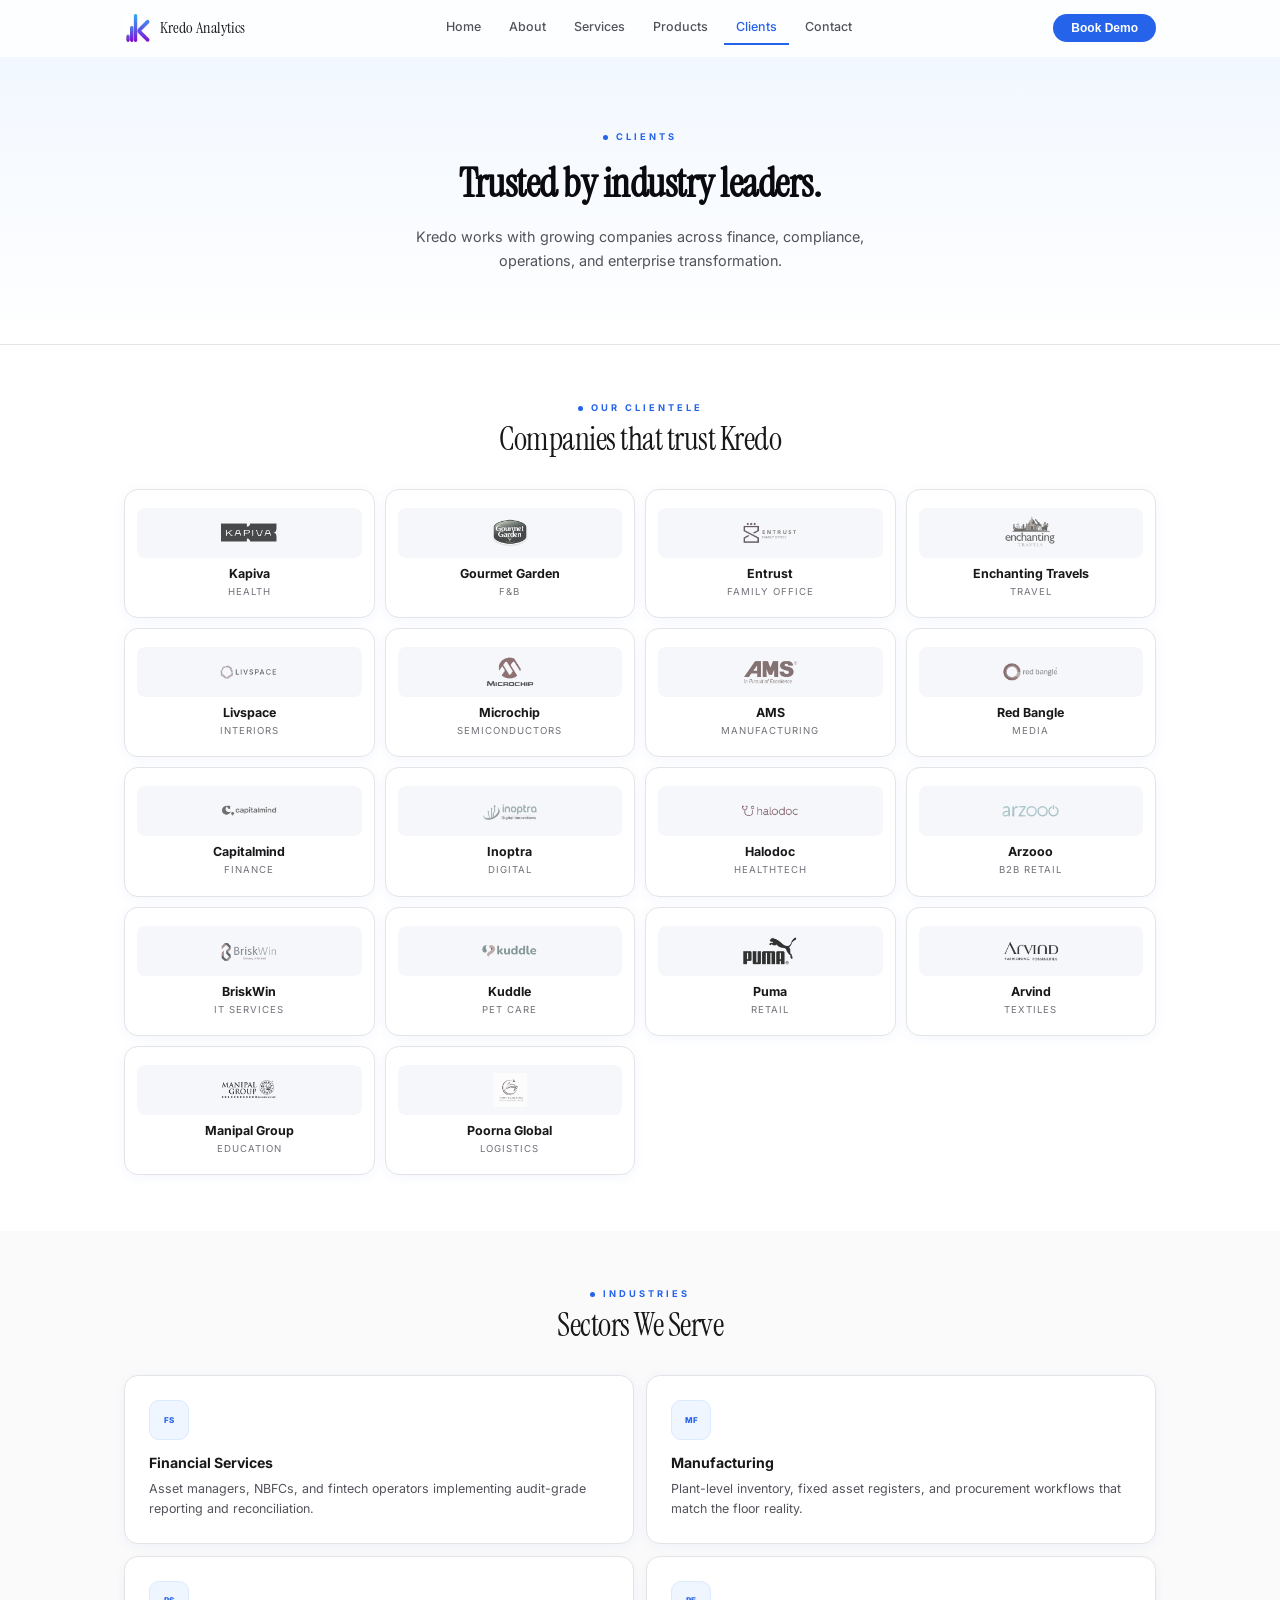
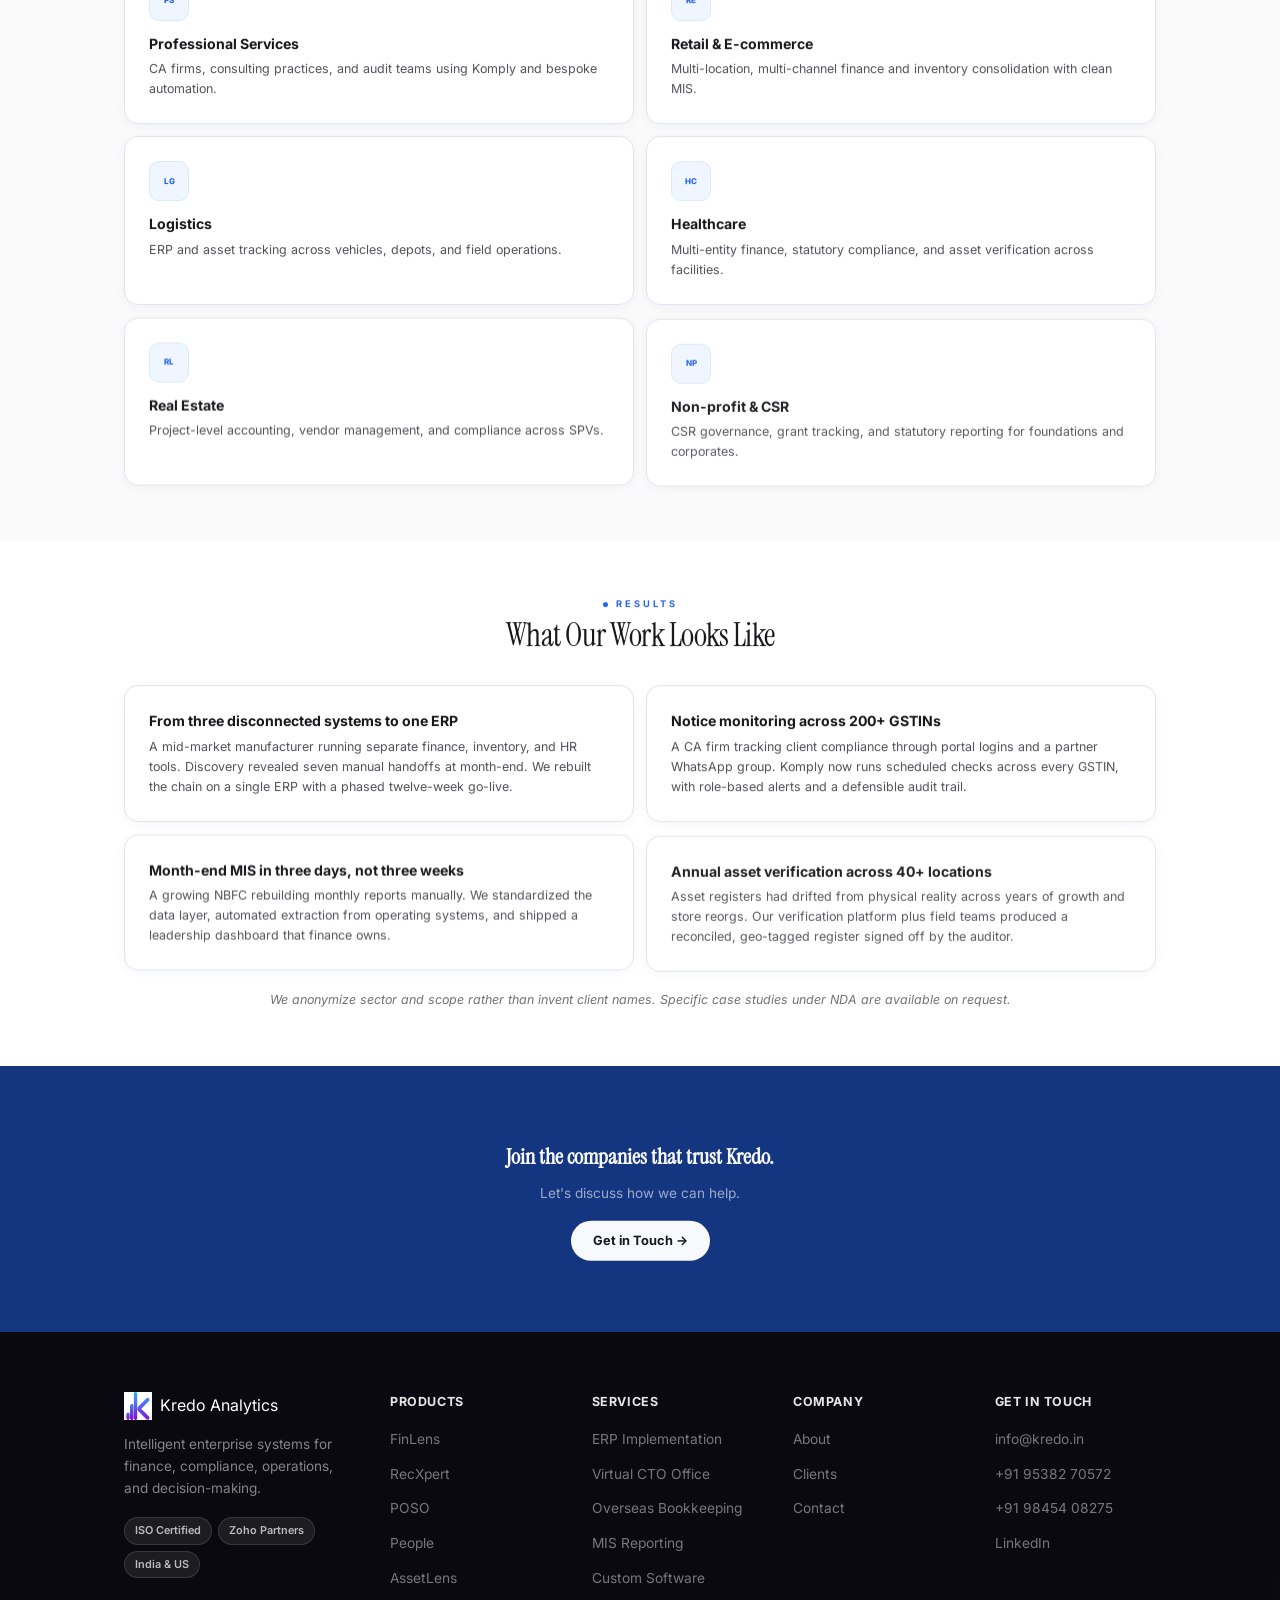
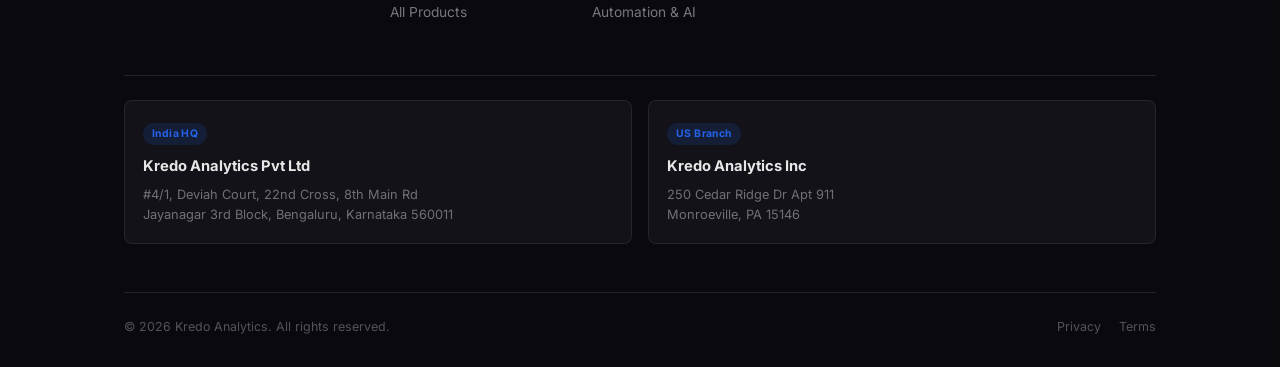
==== kredo-website-premium (1)/kredo-website-premium/clients.html @ 78853768 "kredo full website final" ====
<!DOCTYPE html><html lang="en"><head><meta charset="UTF-8"><meta name="viewport" content="width=device-width, initial-scale=1.0"><title>Clients — Kredo Analytics</title><link rel="icon" href="[data-uri]"><style>
@import url('https://fonts.googleapis.com/css2?family=Instrument+Serif:ital@0;1&family=Inter:wght@300;400;500;600;700;800&display=swap');
*,*::before,*::after{margin:0;padding:0;box-sizing:border-box}
:root{--blue:#2563EB;--blue-h:#1D4ED8;--blue-l:#EFF6FF;--blue-x:#DBEAFE;--ink:#0A0A0F;--bg:#fff;--bg2:#FAFAFA;--bg3:#F4F4F5;--text:#18181B;--text2:#52525B;--text3:#71717A;--border:#E4E4E7;--serif:'Instrument Serif',serif;--sans:'Inter',sans-serif;--max:1080px;--r:14px;--shadow:0 2px 12px rgba(37,99,235,0.06)}
html{scroll-behavior:smooth}
body{font-family:var(--sans);color:var(--text);background:var(--bg);-webkit-font-smoothing:antialiased;line-height:1.6;overflow-x:hidden}
a{color:inherit;text-decoration:none}ul{list-style:none}img{max-width:100%;display:block}
.w{max-width:var(--max);margin:0 auto;padding:0 24px}

/* NAV */
.nav{position:fixed;top:0;left:0;right:0;z-index:1000;background:rgba(255,255,255,0.85);backdrop-filter:blur(20px);-webkit-backdrop-filter:blur(20px);border-bottom:1px solid transparent;transition:border-color 0.2s,background 0.2s}
.nav.scrolled{border-bottom-color:var(--border);background:rgba(255,255,255,0.95)}
.ni{display:flex;align-items:center;justify-content:space-between;height:56px;max-width:var(--max);margin:0 auto;padding:0 24px}
.nav-logo{display:flex;align-items:center;gap:8px}
.nav-logo img{height:28px}
.nav-logo b{font-family:var(--serif);font-size:1rem;font-weight:400;color:var(--text)}
.nl{display:flex;gap:4px}
.nl a{padding:6px 12px;font-size:0.78rem;font-weight:500;color:var(--text2);transition:all 0.2s;border-bottom:2px solid transparent}
.nl a:hover,.nl a.on{color:var(--blue);border-bottom-color:var(--blue)}
.nav-btn{padding:7px 18px;background:var(--blue);color:#fff;font-size:0.75rem;font-weight:600;border:none;border-radius:100px;cursor:pointer;transition:all 0.2s}
.nav-btn:hover{background:var(--blue-h);transform:translateY(-1px);box-shadow:0 4px 12px rgba(37,99,235,0.25)}
.nt{display:none;background:none;border:none;cursor:pointer}
.nt svg{width:20px;height:20px;stroke:var(--text);stroke-width:2;fill:none;stroke-linecap:round}
@media(max-width:768px){.nl{position:fixed;top:56px;left:0;right:0;background:#fff;flex-direction:column;padding:8px 16px;border-bottom:1px solid var(--border);box-shadow:0 4px 12px rgba(0,0,0,0.06);transform:translateY(-120%);opacity:0;transition:0.3s}.nl.open{transform:translateY(0);opacity:1}.nt{display:block}.hm{display:none!important}}

/* BUTTONS */
.btn{display:inline-flex;align-items:center;gap:6px;padding:10px 22px;font-size:0.8rem;font-weight:600;border:none;border-radius:100px;cursor:pointer;font-family:var(--sans);transition:all 0.25s;text-decoration:none}
.btn-blue{background:var(--blue);color:#fff}
.btn-blue:hover{background:var(--blue-h);transform:translateY(-2px);box-shadow:0 6px 20px rgba(37,99,235,0.25)}
.btn-out{background:transparent;color:var(--text);border:1.5px solid var(--border)}
.btn-out:hover{border-color:var(--blue);color:var(--blue)}
.btn-wh{background:#fff;color:var(--text);font-weight:700}
.btn-wh:hover{transform:translateY(-2px);box-shadow:0 6px 16px rgba(0,0,0,0.08)}
.btn-ghost{background:rgba(255,255,255,0.1);color:#fff;border:1px solid rgba(255,255,255,0.2)}
.btn-ghost:hover{background:rgba(255,255,255,0.2)}

/* SECTIONS */
.sec{padding:56px 0}
.sec-alt{padding:56px 0;background:var(--bg2)}
.sec-blue{padding:56px 0;background:var(--blue);color:#fff}
.sec-head{text-align:center;margin-bottom:32px}
.tag{font-size:0.58rem;font-weight:700;letter-spacing:3px;text-transform:uppercase;color:var(--blue);margin-bottom:6px}
.tag::before{content:'';display:inline-block;width:5px;height:5px;background:var(--blue);border-radius:50%;margin-right:8px;vertical-align:middle}
.sec-blue .tag{color:rgba(255,255,255,0.5)}
.sec-blue .tag::before{background:rgba(255,255,255,0.5)}
.title{font-family:var(--serif);font-size:clamp(1.4rem,3vw,2rem);line-height:1.1;letter-spacing:-0.5px;color:var(--text)}
.sec-blue .title{color:#fff}
.sub{font-size:0.85rem;color:var(--text2);line-height:1.7;max-width:440px;margin:0 auto}

/* CARDS */
.card{background:var(--bg);border:1.5px solid var(--border);border-radius:var(--r);padding:24px;transition:all 0.3s;box-shadow:var(--shadow)}
.card:hover{border-color:var(--blue-x);transform:translateY(-2px);box-shadow:0 4px 12px rgba(0,0,0,0.06)}
.card::after{content:none}

.ci{width:40px;height:40px;background:var(--blue-l);border:1px solid var(--blue-x);border-radius:10px;display:grid;place-items:center;font-size:0.5rem;font-weight:800;color:var(--blue);margin-bottom:12px}
.card h3{font-size:0.88rem;font-weight:700;margin-bottom:4px}
.card p{font-size:0.78rem;color:var(--text2);line-height:1.6}
.clink{font-size:0.72rem;font-weight:700;color:var(--blue);margin-top:10px;display:inline-block}
.ck{list-style:none;padding:0;margin-top:8px}
.ck li{font-size:0.75rem;color:var(--text2);padding:3px 0 3px 16px;position:relative}
.ck li::before{content:'\2713';position:absolute;left:0;color:var(--blue);font-weight:700;font-size:0.7rem}
.tags{display:flex;flex-wrap:wrap;gap:3px;margin-top:8px}
.tags span{background:var(--blue-l);color:var(--blue);font-size:0.58rem;font-weight:600;padding:2px 7px;border-radius:4px}

/* GRIDS */
.g2{display:grid;grid-template-columns:1fr 1fr;gap:14px}
.g3{display:grid;grid-template-columns:repeat(3,1fr);gap:12px}
.g4{display:grid;grid-template-columns:repeat(4,1fr);gap:12px}
.g6{display:grid;grid-template-columns:repeat(6,1fr);gap:8px}

/* CLIENT LOGOS */
.cl-b{background:#fff;border:1.5px solid var(--border);border-radius:var(--r);padding:16px 10px;display:flex;align-items:center;justify-content:center;min-height:70px;transition:all 0.3s;box-shadow:var(--shadow)}
.cl-b:hover{border-color:var(--blue-x);transform:translateY(-2px);box-shadow:0 4px 12px rgba(0,0,0,0.06)}
.cl-b img{max-height:34px;max-width:95px;object-fit:contain;opacity:0.7;filter:grayscale(80%);transition:all 0.35s}
.cl-b:hover img{opacity:1;filter:grayscale(0%) drop-shadow(0 2px 4px rgba(0,0,0,0.1));transform:scale(1.08)}

/* PAGE HERO */
.phero{padding:130px 0 70px;background:linear-gradient(180deg,var(--blue-l) 0%,#fff 100%);border-bottom:1px solid var(--border);text-align:center;position:relative;overflow:hidden}
.phero h1{font-family:var(--serif);font-size:clamp(1.8rem,4vw,2.5rem);margin-bottom:10px;letter-spacing:-0.5px;color:var(--ink)}
.phero p{color:var(--text2);font-size:0.9rem;max-width:460px;margin:0 auto;line-height:1.7}

/* FOOTER */














/* BTT */
.btt{position:fixed;bottom:24px;right:24px;width:44px;height:44px;background:var(--ink,#0A0A0F);color:#fff;border:none;cursor:pointer;display:grid;place-items:center;opacity:0;visibility:hidden;transform:translateY(8px);transition:all 0.2s;z-index:99;font-size:12px;border-radius:50%;box-shadow:0 4px 12px rgba(0,0,0,0.15)}
.btt.show{opacity:1;visibility:visible;transform:translateY(0)}

/* REVEAL */


@media(max-width:768px){.g2,.g3,.g4{grid-template-columns:1fr}.g6{grid-template-columns:repeat(3,1fr)}.ft-grid{grid-template-columns:1fr 1fr}.hm{display:none!important}}
@media(max-width:480px){.g6{grid-template-columns:repeat(2,1fr)}}
.phero{padding:130px 0 70px;background:linear-gradient(180deg,var(--blue-l) 0%,#fff 100%);border-bottom:1px solid var(--border);text-align:center;position:relative;overflow:hidden}.phero h1{font-family:var(--serif);font-size:clamp(1.8rem,4vw,2.5rem);margin-bottom:10px;letter-spacing:-0.5px;color:var(--ink)}.phero p{color:var(--text2);font-size:0.9rem;max-width:460px;margin:0 auto;line-height:1.7}.clc-grid{display:grid;grid-template-columns:repeat(4,1fr);gap:10px}.clc{background:#fff;border:1.5px solid var(--border);border-radius:var(--r);padding:18px 12px;text-align:center;transition:all 0.3s;box-shadow:var(--shadow)}.clc:hover{border-color:var(--blue);transform:translateY(-3px)}.clc-img{height:50px;display:flex;align-items:center;justify-content:center;margin-bottom:6px;background:#f5f7fa;border-radius:8px;padding:8px}.clc-img img{opacity:0.7;filter:grayscale(80%);transition:all 0.3s}.clc:hover .clc-img img{opacity:1;filter:grayscale(0%);transform:scale(1.08)}.clc-n{font-size:0.78rem;font-weight:700}.clc-i{font-size:0.6rem;color:var(--text3);text-transform:uppercase;letter-spacing:1px}@media(max-width:768px){.clc-grid{grid-template-columns:1fr 1fr}}
/* Hidden watermark */
.wm{position:fixed;bottom:6px;right:8px;font-size:8px;color:rgba(0,0,0,0.12);z-index:9998;user-select:none;font-family:monospace;letter-spacing:1px;cursor:pointer}
.wm:active{display:none}
.clc,.cl-b{opacity:1!important;visibility:visible!important;transform:none!important}

/* FOOTER */
.foot{background:var(--ink);color:rgba(255,255,255,0.6);padding:60px 0 30px}
.foot-grid{display:grid;grid-template-columns:1.4fr 1fr 1fr 1fr 1fr;gap:40px;margin-bottom:50px}
@media(max-width:900px){.foot-grid{grid-template-columns:1fr 1fr;gap:36px}}
.foot-tag{font-size:0.85rem;color:rgba(255,255,255,0.5);line-height:1.6;max-width:280px;margin-bottom:18px}
.foot-badges{display:flex;gap:6px;flex-wrap:wrap}
.foot-badge{font-size:0.68rem;font-weight:600;color:rgba(255,255,255,0.7);padding:4px 10px;background:rgba(255,255,255,0.08);border:1px solid rgba(255,255,255,0.12);border-radius:100px}
.foot-col h4{font-size:0.78rem;font-weight:700;color:rgba(255,255,255,0.9);text-transform:uppercase;letter-spacing:0.6px;margin-bottom:14px}
.foot-col ul{display:flex;flex-direction:column;gap:9px}
.foot-col a{font-size:0.86rem;color:rgba(255,255,255,0.45);transition:color 0.15s}
.foot-col a:hover{color:#fff}
.foot-offices{display:grid;grid-template-columns:1fr 1fr;gap:16px;padding:24px 0;border-top:1px solid rgba(255,255,255,0.1);margin-bottom:24px}
@media(max-width:700px){.foot-offices{grid-template-columns:1fr}}
.foot-office{background:rgba(255,255,255,0.04);border:1px solid rgba(255,255,255,0.08);border-radius:8px;padding:18px}
.foot-office-flag{display:inline-block;font-size:0.65rem;font-weight:700;color:var(--blue);background:rgba(37,99,235,0.15);padding:3px 9px;border-radius:100px;letter-spacing:0.4px;margin-bottom:10px}
.foot-office h5{font-size:0.92rem;font-weight:700;color:rgba(255,255,255,0.9);margin-bottom:6px}
.foot-office p{font-size:0.8rem;color:rgba(255,255,255,0.4);line-height:1.55}
.foot-bot{display:flex;justify-content:space-between;align-items:center;padding-top:24px;border-top:1px solid rgba(255,255,255,0.1);font-size:0.78rem;color:rgba(255,255,255,0.3);flex-wrap:wrap;gap:12px}
.foot-bot-links{display:flex;gap:18px}
.foot-bot-links a:hover{color:rgba(255,255,255,0.7)}

.nav-logo-mark{width:28px;height:28px;background:linear-gradient(135deg,var(--blue),var(--blue-h));border-radius:7px;display:flex;align-items:center;justify-content:center;color:#fff;font-weight:800;font-size:0.85rem}
</style><link rel="stylesheet" href="css/premium.css"></head><body>
<!-- Premium Layer -->
<div class="scroll-progress"></div>
<nav class="nav"><div class="ni"><a href="index.html" class="nav-logo"><img src="[data-uri]" alt="K"><b>Kredo Analytics</b></a><div class="nl" id="nl"><a href="index.html">Home</a><a href="about.html">About</a><a href="services.html">Services</a><a href="products.html">Products</a><a href="clients.html"  class=on>Clients</a><a href="contact.html">Contact</a></div><button class="nav-btn hm" onclick="location.href='contact.html'">Book Demo</button><button class="nt" id="nt" aria-label="Menu"><svg viewBox="0 0 24 24"><line x1="3" y1="6" x2="21" y2="6"/><line x1="3" y1="12" x2="21" y2="12"/><line x1="3" y1="18" x2="21" y2="18"/></svg></button></div></nav><main>
<section class="phero"><div class="w"><div class="tag">Clients</div><h1>Trusted by industry leaders.</h1><p>Kredo works with growing companies across finance, compliance, operations, and enterprise transformation.</p></div></section>
<section class="sec"><div class="w"><div class="sec-head"><div class="tag">Our Clientele</div><div class="title">Companies that trust Kredo</div></div><div class="clc-grid">
<div class="clc"><div class="clc-img"><img src="[data-uri]" alt="Kapiva" style="max-height:34px;object-fit:contain"></div><div class="clc-n">Kapiva</div><div class="clc-i">HEALTH</div></div>
<div class="clc"><div class="clc-img"><img src="[data-uri]" alt="Gourmet Garden" style="max-height:34px;object-fit:contain"></div><div class="clc-n">Gourmet Garden</div><div class="clc-i">F&B</div></div>
<div class="clc"><div class="clc-img"><img src="[data-uri]" alt="Entrust" style="max-height:34px;object-fit:contain"></div><div class="clc-n">Entrust</div><div class="clc-i">FAMILY OFFICE</div></div>
<div class="clc"><div class="clc-img"><img src="[data-uri]" alt="Enchanting Travels" style="max-height:34px;object-fit:contain"></div><div class="clc-n">Enchanting Travels</div><div class="clc-i">TRAVEL</div></div>
<div class="clc"><div class="clc-img"><img src="[data-uri]" alt="Livspace" style="max-height:34px;object-fit:contain"></div><div class="clc-n">Livspace</div><div class="clc-i">INTERIORS</div></div>
<div class="clc"><div class="clc-img"><img src="[data-uri]" alt="Microchip" style="max-height:34px;object-fit:contain"></div><div class="clc-n">Microchip</div><div class="clc-i">SEMICONDUCTORS</div></div>
<div class="clc"><div class="clc-img"><img src="[data-uri]" alt="AMS" style="max-height:34px;object-fit:contain"></div><div class="clc-n">AMS</div><div class="clc-i">MANUFACTURING</div></div>
<div class="clc"><div class="clc-img"><img src="[data-uri]" alt="Red Bangle" style="max-height:34px;object-fit:contain"></div><div class="clc-n">Red Bangle</div><div class="clc-i">MEDIA</div></div>
<div class="clc"><div class="clc-img"><img src="[data-uri]" alt="Capitalmind" style="max-height:34px;object-fit:contain"></div><div class="clc-n">Capitalmind</div><div class="clc-i">FINANCE</div></div>
<div class="clc"><div class="clc-img"><img src="[data-uri]" alt="Inoptra" style="max-height:34px;object-fit:contain"></div><div class="clc-n">Inoptra</div><div class="clc-i">DIGITAL</div></div>
<div class="clc"><div class="clc-img"><img src="[data-uri]" alt="Halodoc" style="max-height:34px;object-fit:contain"></div><div class="clc-n">Halodoc</div><div class="clc-i">HEALTHTECH</div></div>
<div class="clc"><div class="clc-img"><img src="[data-uri]" alt="Arzooo" style="max-height:34px;object-fit:contain"></div><div class="clc-n">Arzooo</div><div class="clc-i">B2B RETAIL</div></div>
<div class="clc"><div class="clc-img"><img src="[data-uri]" alt="BriskWin" style="max-height:34px;object-fit:contain"></div><div class="clc-n">BriskWin</div><div class="clc-i">IT SERVICES</div></div>
<div class="clc"><div class="clc-img"><img src="[data-uri]" alt="Kuddle" style="max-height:34px;object-fit:contain"></div><div class="clc-n">Kuddle</div><div class="clc-i">PET CARE</div></div>
<div class="clc"><div class="clc-img"><img src="[data-uri]" alt="Puma" style="filter:invert(1) brightness(0.3);opacity:0.8;max-height:34px;object-fit:contain"></div><div class="clc-n">Puma</div><div class="clc-i">RETAIL</div></div>
<div class="clc"><div class="clc-img"><img src="[data-uri]" alt="Arvind" style="filter:invert(1) brightness(0.3);opacity:0.8;max-height:34px;object-fit:contain"></div><div class="clc-n">Arvind</div><div class="clc-i">TEXTILES</div></div>
<div class="clc"><div class="clc-img"><img src="[data-uri]" alt="Manipal Group" style="filter:invert(1) brightness(0.3);opacity:0.8;max-height:34px;object-fit:contain"></div><div class="clc-n">Manipal Group</div><div class="clc-i">EDUCATION</div></div>
<div class="clc"><div class="clc-img"><img src="[data-uri]" alt="Poorna Global Logistics" style="max-height:34px;object-fit:contain"></div><div class="clc-n">Poorna Global</div><div class="clc-i">LOGISTICS</div></div>
</div></div></section>
<section class="sec-alt"><div class="w">
<div class="sec-head"><div class="tag">Industries</div><div class="title">Sectors We Serve</div></div>
<div class="g2" style="gap:12px">
<div class="card"><div class="ci">FS</div><h3>Financial Services</h3><p>Asset managers, NBFCs, and fintech operators implementing audit-grade reporting and reconciliation.</p></div>
<div class="card"><div class="ci">MF</div><h3>Manufacturing</h3><p>Plant-level inventory, fixed asset registers, and procurement workflows that match the floor reality.</p></div>
<div class="card"><div class="ci">PS</div><h3>Professional Services</h3><p>CA firms, consulting practices, and audit teams using Komply and bespoke automation.</p></div>
<div class="card"><div class="ci">RE</div><h3>Retail &amp; E-commerce</h3><p>Multi-location, multi-channel finance and inventory consolidation with clean MIS.</p></div>
<div class="card"><div class="ci">LG</div><h3>Logistics</h3><p>ERP and asset tracking across vehicles, depots, and field operations.</p></div>
<div class="card"><div class="ci">HC</div><h3>Healthcare</h3><p>Multi-entity finance, statutory compliance, and asset verification across facilities.</p></div>
<div class="card"><div class="ci">RL</div><h3>Real Estate</h3><p>Project-level accounting, vendor management, and compliance across SPVs.</p></div>
<div class="card"><div class="ci">NP</div><h3>Non-profit &amp; CSR</h3><p>CSR governance, grant tracking, and statutory reporting for foundations and corporates.</p></div>
</div>
</div></section>

<section class="sec"><div class="w">
<div class="sec-head"><div class="tag">Results</div><div class="title">What Our Work Looks Like</div></div>
<div class="g2" style="gap:12px">
<div class="card"><h3>From three disconnected systems to one ERP</h3><p>A mid-market manufacturer running separate finance, inventory, and HR tools. Discovery revealed seven manual handoffs at month-end. We rebuilt the chain on a single ERP with a phased twelve-week go-live.</p></div>
<div class="card"><h3>Notice monitoring across 200+ GSTINs</h3><p>A CA firm tracking client compliance through portal logins and a partner WhatsApp group. Komply now runs scheduled checks across every GSTIN, with role-based alerts and a defensible audit trail.</p></div>
<div class="card"><h3>Month-end MIS in three days, not three weeks</h3><p>A growing NBFC rebuilding monthly reports manually. We standardized the data layer, automated extraction from operating systems, and shipped a leadership dashboard that finance owns.</p></div>
<div class="card"><h3>Annual asset verification across 40+ locations</h3><p>Asset registers had drifted from physical reality across years of growth and store reorgs. Our verification platform plus field teams produced a reconciled, geo-tagged register signed off by the auditor.</p></div>
</div>
<p style="text-align:center;color:var(--text3);font-size:0.78rem;margin-top:20px;font-style:italic">We anonymize sector and scope rather than invent client names. Specific case studies under NDA are available on request.</p>
</div></section>

<section class="sec-blue" style="text-align:center;position:relative;overflow:hidden;padding:72px 0"><video autoplay muted loop playsinline style="position:absolute;inset:0;width:100%;height:100%;object-fit:cover;z-index:0" src="cta-bg.mp4"></video><div style="position:absolute;inset:0;background:rgba(0,0,0,0.45);z-index:1"></div><div class="w" style="position:relative;z-index:5"><h2 style="font-family:var(--serif);font-size:1.4rem;margin-bottom:8px">Join the companies that trust Kredo.</h2><p style="color:rgba(255,255,255,0.6);font-size:0.85rem;margin-bottom:16px">Let's discuss how we can help.</p><a href="contact.html" class="btn btn-wh">Get in Touch &rarr;</a></div></section></main><footer class="foot" style="position:relative;overflow:hidden">
<video autoplay muted loop playsinline style="position:absolute;inset:0;width:100%;height:100%;object-fit:cover;z-index:0" src="cta-bg.mp4"></video>
<div style="position:absolute;inset:0;background:rgba(10,10,15,0.88);z-index:1"></div>
<div class="w" style="position:relative;z-index:2">
  <div class="foot-grid">
    <div class="foot-brand">
      <div class="nav-logo" style="margin-bottom:14px">
        <img src="[data-uri]" alt="K">
        <span style="color:#fff">Kredo Analytics</span>
      </div>
      <p class="foot-tag">Intelligent enterprise systems for finance, compliance, operations, and decision-making.</p>
      <div class="foot-badges">
        <span class="foot-badge">ISO Certified</span>
        <span class="foot-badge">Zoho Partners</span>
        <span class="foot-badge">India &amp; US</span>
      </div>
    </div>
    <div class="foot-col">
      <h4>Products</h4>
      <ul>
        <li><a href="products.html#finlens">FinLens</a></li>
        <li><a href="products.html#recxpert">RecXpert</a></li>
        <li><a href="products.html#poso">POSO</a></li>
        <li><a href="products.html#people">People</a></li>
        <li><a href="products.html#assetlens">AssetLens</a></li>
        <li><a href="products.html">All Products</a></li>
      </ul>
    </div>
    <div class="foot-col">
      <h4>Services</h4>
      <ul>
        <li><a href="services.html#erp">ERP Implementation</a></li>
        <li><a href="services.html#vcto">Virtual CTO Office</a></li>
        <li><a href="services.html#books">Overseas Bookkeeping</a></li>
        <li><a href="services.html#mis">MIS Reporting</a></li>
        <li><a href="services.html#custom">Custom Software</a></li>
        <li><a href="services.html#ai">Automation &amp; AI</a></li>
      </ul>
    </div>
    <div class="foot-col">
      <h4>Company</h4>
      <ul>
        <li><a href="about.html">About</a></li>
        <li><a href="clients.html">Clients</a></li>
        <li><a href="contact.html">Contact</a></li>
      </ul>
    </div>
    <div class="foot-col">
      <h4>Get in Touch</h4>
      <ul>
        <li><a href="mailto:info@kredo.in">info@kredo.in</a></li>
        <li><a href="tel:+919538270572">+91 95382 70572</a></li>
        <li><a href="tel:+919845408275">+91 98454 08275</a></li>
        <li><a href="https://www.linkedin.com/company/kredo-analytics-private-limited" target="_blank">LinkedIn</a></li>
      </ul>
    </div>
  </div>
  <div class="foot-offices">
    <div class="foot-office">
      <span class="foot-office-flag">India HQ</span>
      <h5>Kredo Analytics Pvt Ltd</h5>
      <p>#4/1, Deviah Court, 22nd Cross, 8th Main Rd<br>Jayanagar 3rd Block, Bengaluru, Karnataka 560011</p>
    </div>
    <div class="foot-office">
      <span class="foot-office-flag">US Branch</span>
      <h5>Kredo Analytics Inc</h5>
      <p>250 Cedar Ridge Dr Apt 911<br>Monroeville, PA 15146</p>
    </div>
  </div>
  <div class="foot-bot">
    <span>&copy; 2026 Kredo Analytics. All rights reserved.</span>
    <div class="foot-bot-links">
      <a href="#">Privacy</a>
      <a href="#">Terms</a>
    </div>
  </div>
</div>
</footer><button class="btt" aria-label="Top">&uarr;</button><!-- nav/animations handled by premium.js -->
<script>(function(){var e=`1.3.23`;function t(e,t,n){return Math.max(e,Math.min(t,n))}function n(e,t,n){return(1-n)*e+n*t}function r(e,t,r,i){return n(e,t,1-Math.exp(-r*i))}function i(e,t){return(e%t+t)%t}var a=class{isRunning=!1;value=0;from=0;to=0;currentTime=0;lerp;duration;easing;onUpdate;advance(e){if(!this.isRunning)return;let n=!1;if(this.duration&&this.easing){this.currentTime+=e;let r=t(0,this.currentTime/this.duration,1);n=r>=1;let i=n?1:this.easing(r);this.value=this.from+(this.to-this.from)*i}else this.lerp?(this.value=r(this.value,this.to,this.lerp*60,e),Math.round(this.value)===Math.round(this.to)&&(this.value=this.to,n=!0)):(this.value=this.to,n=!0);n&&this.stop(),this.onUpdate?.(this.value,n)}stop(){this.isRunning=!1}fromTo(e,t,{lerp:n,duration:r,easing:i,onStart:a,onUpdate:o}){this.from=this.value=e,this.to=t,this.lerp=n,this.duration=r,this.easing=i,this.currentTime=0,this.isRunning=!0,a?.(),this.onUpdate=o}};function o(e,t){let n;return function(...r){clearTimeout(n),n=setTimeout(()=>{n=void 0,e.apply(this,r)},t)}}var s=class{width=0;height=0;scrollHeight=0;scrollWidth=0;debouncedResize;wrapperResizeObserver;contentResizeObserver;constructor(e,t,{autoResize:n=!0,debounce:r=250}={}){this.wrapper=e,this.content=t,n&&(this.debouncedResize=o(this.resize,r),this.wrapper instanceof Window?window.addEventListener(`resize`,this.debouncedResize):(this.wrapperResizeObserver=new ResizeObserver(this.debouncedResize),this.wrapperResizeObserver.observe(this.wrapper)),this.contentResizeObserver=new ResizeObserver(this.debouncedResize),this.contentResizeObserver.observe(this.content)),this.resize()}destroy(){this.wrapperResizeObserver?.disconnect(),this.contentResizeObserver?.disconnect(),this.wrapper===window&&this.debouncedResize&&window.removeEventListener(`resize`,this.debouncedResize)}resize=()=>{this.onWrapperResize(),this.onContentResize()};onWrapperResize=()=>{this.wrapper instanceof Window?(this.width=window.innerWidth,this.height=window.innerHeight):(this.width=this.wrapper.clientWidth,this.height=this.wrapper.clientHeight)};onContentResize=()=>{this.wrapper instanceof Window?(this.scrollHeight=this.content.scrollHeight,this.scrollWidth=this.content.scrollWidth):(this.scrollHeight=this.wrapper.scrollHeight,this.scrollWidth=this.wrapper.scrollWidth)};get limit(){return{x:this.scrollWidth-this.width,y:this.scrollHeight-this.height}}},c=class{events={};emit(e,...t){let n=this.events[e]||[];for(let e=0,r=n.length;e<r;e++)n[e]?.(...t)}on(e,t){return this.events[e]?this.events[e].push(t):this.events[e]=[t],()=>{this.events[e]=this.events[e]?.filter(e=>t!==e)}}off(e,t){this.events[e]=this.events[e]?.filter(e=>t!==e)}destroy(){this.events={}}};let l={passive:!1};function u(e,t){return e===1?16.666666666666668:e===2?t:1}var d=class{touchStart={x:0,y:0};lastDelta={x:0,y:0};window={width:0,height:0};emitter=new c;constructor(e,t={wheelMultiplier:1,touchMultiplier:1}){this.element=e,this.options=t,window.addEventListener(`resize`,this.onWindowResize),this.onWindowResize(),this.element.addEventListener(`wheel`,this.onWheel,l),this.element.addEventListener(`touchstart`,this.onTouchStart,l),this.element.addEventListener(`touchmove`,this.onTouchMove,l),this.element.addEventListener(`touchend`,this.onTouchEnd,l)}on(e,t){return this.emitter.on(e,t)}destroy(){this.emitter.destroy(),window.removeEventListener(`resize`,this.onWindowResize),this.element.removeEventListener(`wheel`,this.onWheel,l),this.element.removeEventListener(`touchstart`,this.onTouchStart,l),this.element.removeEventListener(`touchmove`,this.onTouchMove,l),this.element.removeEventListener(`touchend`,this.onTouchEnd,l)}onTouchStart=e=>{let{clientX:t,clientY:n}=e.targetTouches?e.targetTouches[0]:e;this.touchStart.x=t,this.touchStart.y=n,this.lastDelta={x:0,y:0},this.emitter.emit(`scroll`,{deltaX:0,deltaY:0,event:e})};onTouchMove=e=>{let{clientX:t,clientY:n}=e.targetTouches?e.targetTouches[0]:e,r=-(t-this.touchStart.x)*this.options.touchMultiplier,i=-(n-this.touchStart.y)*this.options.touchMultiplier;this.touchStart.x=t,this.touchStart.y=n,this.lastDelta={x:r,y:i},this.emitter.emit(`scroll`,{deltaX:r,deltaY:i,event:e})};onTouchEnd=e=>{this.emitter.emit(`scroll`,{deltaX:this.lastDelta.x,deltaY:this.lastDelta.y,event:e})};onWheel=e=>{let{deltaX:t,deltaY:n,deltaMode:r}=e,i=u(r,this.window.width),a=u(r,this.window.height);t*=i,n*=a,t*=this.options.wheelMultiplier,n*=this.options.wheelMultiplier,this.emitter.emit(`scroll`,{deltaX:t,deltaY:n,event:e})};onWindowResize=()=>{this.window={width:window.innerWidth,height:window.innerHeight}}};let f=e=>Math.min(1,1.001-2**(-10*e));var p=class{_isScrolling=!1;_isStopped=!1;_isLocked=!1;_preventNextNativeScrollEvent=!1;_resetVelocityTimeout=null;_rafId=null;isTouching;time=0;userData={};lastVelocity=0;velocity=0;direction=0;options;targetScroll;animatedScroll;animate=new a;emitter=new c;dimensions;virtualScroll;constructor({wrapper:t=window,content:n=document.documentElement,eventsTarget:r=t,smoothWheel:i=!0,syncTouch:a=!1,syncTouchLerp:o=.075,touchInertiaExponent:c=1.7,duration:l,easing:u,lerp:p=.1,infinite:m=!1,orientation:h=`vertical`,gestureOrientation:g=h===`horizontal`?`both`:`vertical`,touchMultiplier:_=1,wheelMultiplier:v=1,autoResize:y=!0,prevent:b,virtualScroll:x,overscroll:S=!0,autoRaf:C=!1,anchors:w=!1,autoToggle:T=!1,allowNestedScroll:E=!1,__experimental__naiveDimensions:D=!1,naiveDimensions:O=D,stopInertiaOnNavigate:k=!1}={}){window.lenisVersion=e,window.lenis||(window.lenis={}),window.lenis.version=e,h===`horizontal`&&(window.lenis.horizontal=!0),a===!0&&(window.lenis.touch=!0),(!t||t===document.documentElement)&&(t=window),typeof l==`number`&&typeof u!=`function`?u=f:typeof u==`function`&&typeof l!=`number`&&(l=1),this.options={wrapper:t,content:n,eventsTarget:r,smoothWheel:i,syncTouch:a,syncTouchLerp:o,touchInertiaExponent:c,duration:l,easing:u,lerp:p,infinite:m,gestureOrientation:g,orientation:h,touchMultiplier:_,wheelMultiplier:v,autoResize:y,prevent:b,virtualScroll:x,overscroll:S,autoRaf:C,anchors:w,autoToggle:T,allowNestedScroll:E,naiveDimensions:O,stopInertiaOnNavigate:k},this.dimensions=new s(t,n,{autoResize:y}),this.updateClassName(),this.targetScroll=this.animatedScroll=this.actualScroll,this.options.wrapper.addEventListener(`scroll`,this.onNativeScroll),this.options.wrapper.addEventListener(`scrollend`,this.onScrollEnd,{capture:!0}),(this.options.anchors||this.options.stopInertiaOnNavigate)&&this.options.wrapper.addEventListener(`click`,this.onClick),this.options.wrapper.addEventListener(`pointerdown`,this.onPointerDown),this.virtualScroll=new d(r,{touchMultiplier:_,wheelMultiplier:v}),this.virtualScroll.on(`scroll`,this.onVirtualScroll),this.options.autoToggle&&(this.checkOverflow(),this.rootElement.addEventListener(`transitionend`,this.onTransitionEnd)),this.options.autoRaf&&(this._rafId=requestAnimationFrame(this.raf))}destroy(){this.emitter.destroy(),this.options.wrapper.removeEventListener(`scroll`,this.onNativeScroll),this.options.wrapper.removeEventListener(`scrollend`,this.onScrollEnd,{capture:!0}),this.options.wrapper.removeEventListener(`pointerdown`,this.onPointerDown),(this.options.anchors||this.options.stopInertiaOnNavigate)&&this.options.wrapper.removeEventListener(`click`,this.onClick),this.virtualScroll.destroy(),this.dimensions.destroy(),this.cleanUpClassName(),this._rafId&&cancelAnimationFrame(this._rafId)}on(e,t){return this.emitter.on(e,t)}off(e,t){return this.emitter.off(e,t)}onScrollEnd=e=>{e instanceof CustomEvent||(this.isScrolling===`smooth`||this.isScrolling===!1)&&e.stopPropagation()};dispatchScrollendEvent=()=>{this.options.wrapper.dispatchEvent(new CustomEvent(`scrollend`,{bubbles:this.options.wrapper===window,detail:{lenisScrollEnd:!0}}))};get overflow(){let e=this.isHorizontal?`overflow-x`:`overflow-y`;return getComputedStyle(this.rootElement)[e]}checkOverflow(){[`hidden`,`clip`].includes(this.overflow)?this.internalStop():this.internalStart()}onTransitionEnd=e=>{e.propertyName?.includes(`overflow`)&&e.target===this.rootElement&&this.checkOverflow()};setScroll(e){this.isHorizontal?this.options.wrapper.scrollTo({left:e,behavior:`instant`}):this.options.wrapper.scrollTo({top:e,behavior:`instant`})}onClick=e=>{let t=e.composedPath().filter(e=>e instanceof HTMLAnchorElement&&e.href).map(e=>new URL(e.href)),n=new URL(window.location.href);if(this.options.anchors){let e=t.find(e=>n.host===e.host&&n.pathname===e.pathname&&e.hash);if(e){let t=typeof this.options.anchors==`object`&&this.options.anchors?this.options.anchors:void 0,n=`#${e.hash.split(`#`)[1]}`;this.scrollTo(n,t);return}}if(this.options.stopInertiaOnNavigate&&t.some(e=>n.host===e.host&&n.pathname!==e.pathname)){this.reset();return}};onPointerDown=e=>{e.button===1&&this.reset()};onVirtualScroll=e=>{if(typeof this.options.virtualScroll==`function`&&this.options.virtualScroll(e)===!1)return;let{deltaX:t,deltaY:n,event:r}=e;if(this.emitter.emit(`virtual-scroll`,{deltaX:t,deltaY:n,event:r}),r.ctrlKey||r.lenisStopPropagation)return;let i=r.type.includes(`touch`),a=r.type.includes(`wheel`);this.isTouching=r.type===`touchstart`||r.type===`touchmove`;let o=t===0&&n===0;if(this.options.syncTouch&&i&&r.type===`touchstart`&&o&&!this.isStopped&&!this.isLocked){this.reset();return}let s=this.options.gestureOrientation===`vertical`&&n===0||this.options.gestureOrientation===`horizontal`&&t===0;if(o||s)return;let c=r.composedPath();c=c.slice(0,c.indexOf(this.rootElement));let l=this.options.prevent,u=Math.abs(t)>=Math.abs(n)?`horizontal`:`vertical`;if(c.find(e=>e instanceof HTMLElement&&(typeof l==`function`&&l?.(e)||e.hasAttribute?.(`data-lenis-prevent`)||u===`vertical`&&e.hasAttribute?.(`data-lenis-prevent-vertical`)||u===`horizontal`&&e.hasAttribute?.(`data-lenis-prevent-horizontal`)||i&&e.hasAttribute?.(`data-lenis-prevent-touch`)||a&&e.hasAttribute?.(`data-lenis-prevent-wheel`)||this.options.allowNestedScroll&&this.hasNestedScroll(e,{deltaX:t,deltaY:n}))))return;if(this.isStopped||this.isLocked){r.cancelable&&r.preventDefault();return}if(!(this.options.syncTouch&&i||this.options.smoothWheel&&a)){this.isScrolling=`native`,this.animate.stop(),r.lenisStopPropagation=!0;return}let d=n;this.options.gestureOrientation===`both`?d=Math.abs(n)>Math.abs(t)?n:t:this.options.gestureOrientation===`horizontal`&&(d=t),(!this.options.overscroll||this.options.infinite||this.options.wrapper!==window&&this.limit>0&&(this.animatedScroll>0&&this.animatedScroll<this.limit||this.animatedScroll===0&&n>0||this.animatedScroll===this.limit&&n<0))&&(r.lenisStopPropagation=!0),r.cancelable&&r.preventDefault();let f=i&&this.options.syncTouch,p=i&&r.type===`touchend`;p&&(d=Math.sign(d)*Math.abs(this.velocity)**this.options.touchInertiaExponent),this.scrollTo(this.targetScroll+d,{programmatic:!1,...f?{lerp:p?this.options.syncTouchLerp:1}:{lerp:this.options.lerp,duration:this.options.duration,easing:this.options.easing}})};resize(){this.dimensions.resize(),this.animatedScroll=this.targetScroll=this.actualScroll,this.emit()}emit(){this.emitter.emit(`scroll`,this)}onNativeScroll=()=>{if(this._resetVelocityTimeout!==null&&(clearTimeout(this._resetVelocityTimeout),this._resetVelocityTimeout=null),this._preventNextNativeScrollEvent){this._preventNextNativeScrollEvent=!1;return}if(this.isScrolling===!1||this.isScrolling===`native`){let e=this.animatedScroll;this.animatedScroll=this.targetScroll=this.actualScroll,this.lastVelocity=this.velocity,this.velocity=this.animatedScroll-e,this.direction=Math.sign(this.animatedScroll-e),this.isStopped||(this.isScrolling=`native`),this.emit(),this.velocity!==0&&(this._resetVelocityTimeout=setTimeout(()=>{this.lastVelocity=this.velocity,this.velocity=0,this.isScrolling=!1,this.emit()},400))}};reset(){this.isLocked=!1,this.isScrolling=!1,this.animatedScroll=this.targetScroll=this.actualScroll,this.lastVelocity=this.velocity=0,this.animate.stop()}start(){if(this.isStopped){if(this.options.autoToggle){this.rootElement.style.removeProperty(`overflow`);return}this.internalStart()}}internalStart(){this.isStopped&&(this.reset(),this.isStopped=!1,this.emit())}stop(){if(!this.isStopped){if(this.options.autoToggle){this.rootElement.style.setProperty(`overflow`,`clip`);return}this.internalStop()}}internalStop(){this.isStopped||(this.reset(),this.isStopped=!0,this.emit())}raf=e=>{let t=e-(this.time||e);this.time=e,this.animate.advance(t*.001),this.options.autoRaf&&(this._rafId=requestAnimationFrame(this.raf))};scrollTo(e,{offset:n=0,immediate:r=!1,lock:i=!1,programmatic:a=!0,lerp:o=a?this.options.lerp:void 0,duration:s=a?this.options.duration:void 0,easing:c=a?this.options.easing:void 0,onStart:l,onComplete:u,force:d=!1,userData:p}={}){if((this.isStopped||this.isLocked)&&!d)return;let m=e,h=n;if(typeof m==`string`&&[`top`,`left`,`start`,`#`].includes(m))m=0;else if(typeof m==`string`&&[`bottom`,`right`,`end`].includes(m))m=this.limit;else{let e=null;if(typeof m==`string`?(e=document.querySelector(m),e||(m===`#top`?m=0:console.warn(`Lenis: Target not found`,m))):m instanceof HTMLElement&&m?.nodeType&&(e=m),e){if(this.options.wrapper!==window){let e=this.rootElement.getBoundingClientRect();h-=this.isHorizontal?e.left:e.top}let t=e.getBoundingClientRect(),n=getComputedStyle(e),r=this.isHorizontal?Number.parseFloat(n.scrollMarginLeft):Number.parseFloat(n.scrollMarginTop),i=getComputedStyle(this.rootElement),a=this.isHorizontal?Number.parseFloat(i.scrollPaddingLeft):Number.parseFloat(i.scrollPaddingTop);m=(this.isHorizontal?t.left:t.top)+this.animatedScroll-(Number.isNaN(r)?0:r)-(Number.isNaN(a)?0:a)}}if(typeof m==`number`){if(m+=h,this.options.infinite){if(a){this.targetScroll=this.animatedScroll=this.scroll;let e=m-this.animatedScroll;e>this.limit/2?m-=this.limit:e<-this.limit/2&&(m+=this.limit)}}else m=t(0,m,this.limit);if(m===this.targetScroll){l?.(this),u?.(this);return}if(this.userData=p??{},r){this.animatedScroll=this.targetScroll=m,this.setScroll(this.scroll),this.reset(),this.preventNextNativeScrollEvent(),this.emit(),u?.(this),this.userData={},requestAnimationFrame(()=>{this.dispatchScrollendEvent()});return}a||(this.targetScroll=m),typeof s==`number`&&typeof c!=`function`?c=f:typeof c==`function`&&typeof s!=`number`&&(s=1),this.animate.fromTo(this.animatedScroll,m,{duration:s,easing:c,lerp:o,onStart:()=>{i&&(this.isLocked=!0),this.isScrolling=`smooth`,l?.(this)},onUpdate:(e,t)=>{this.isScrolling=`smooth`,this.lastVelocity=this.velocity,this.velocity=e-this.animatedScroll,this.direction=Math.sign(this.velocity),this.animatedScroll=e,this.setScroll(this.scroll),a&&(this.targetScroll=e),t||this.emit(),t&&(this.reset(),this.emit(),u?.(this),this.userData={},requestAnimationFrame(()=>{this.dispatchScrollendEvent()}),this.preventNextNativeScrollEvent())}})}}preventNextNativeScrollEvent(){this._preventNextNativeScrollEvent=!0,requestAnimationFrame(()=>{this._preventNextNativeScrollEvent=!1})}hasNestedScroll(e,{deltaX:t,deltaY:n}){let r=Date.now();e._lenis||={};let i=e._lenis,a,o,s,c,l,u,d,f,p,m;if(r-(i.time??0)>2e3){i.time=Date.now();let t=window.getComputedStyle(e);if(i.computedStyle=t,a=[`auto`,`overlay`,`scroll`].includes(t.overflowX),o=[`auto`,`overlay`,`scroll`].includes(t.overflowY),l=[`auto`].includes(t.overscrollBehaviorX),u=[`auto`].includes(t.overscrollBehaviorY),i.hasOverflowX=a,i.hasOverflowY=o,!(a||o))return!1;d=e.scrollWidth,f=e.scrollHeight,p=e.clientWidth,m=e.clientHeight,s=d>p,c=f>m,i.isScrollableX=s,i.isScrollableY=c,i.scrollWidth=d,i.scrollHeight=f,i.clientWidth=p,i.clientHeight=m,i.hasOverscrollBehaviorX=l,i.hasOverscrollBehaviorY=u}else s=i.isScrollableX,c=i.isScrollableY,a=i.hasOverflowX,o=i.hasOverflowY,d=i.scrollWidth,f=i.scrollHeight,p=i.clientWidth,m=i.clientHeight,l=i.hasOverscrollBehaviorX,u=i.hasOverscrollBehaviorY;if(!(a&&s||o&&c))return!1;let h=Math.abs(t)>=Math.abs(n)?`horizontal`:`vertical`,g,_,v,y,b,x;if(h===`horizontal`)g=Math.round(e.scrollLeft),_=d-p,v=t,y=a,b=s,x=l;else if(h===`vertical`)g=Math.round(e.scrollTop),_=f-m,v=n,y=o,b=c,x=u;else return!1;return!x&&(g>=_||g<=0)?!0:(v>0?g<_:g>0)&&y&&b}get rootElement(){return this.options.wrapper===window?document.documentElement:this.options.wrapper}get limit(){return this.options.naiveDimensions?this.isHorizontal?this.rootElement.scrollWidth-this.rootElement.clientWidth:this.rootElement.scrollHeight-this.rootElement.clientHeight:this.dimensions.limit[this.isHorizontal?`x`:`y`]}get isHorizontal(){return this.options.orientation===`horizontal`}get actualScroll(){let e=this.options.wrapper;return this.isHorizontal?e.scrollX??e.scrollLeft:e.scrollY??e.scrollTop}get scroll(){return this.options.infinite?i(this.animatedScroll,this.limit):this.animatedScroll}get progress(){return this.limit===0?1:this.scroll/this.limit}get isScrolling(){return this._isScrolling}set isScrolling(e){this._isScrolling!==e&&(this._isScrolling=e,this.updateClassName())}get isStopped(){return this._isStopped}set isStopped(e){this._isStopped!==e&&(this._isStopped=e,this.updateClassName())}get isLocked(){return this._isLocked}set isLocked(e){this._isLocked!==e&&(this._isLocked=e,this.updateClassName())}get isSmooth(){return this.isScrolling===`smooth`}get className(){let e=`lenis`;return this.options.autoToggle&&(e+=` lenis-autoToggle`),this.isStopped&&(e+=` lenis-stopped`),this.isLocked&&(e+=` lenis-locked`),this.isScrolling&&(e+=` lenis-scrolling`),this.isScrolling===`smooth`&&(e+=` lenis-smooth`),e}updateClassName(){this.cleanUpClassName(),this.className.split(` `).forEach(e=>{this.rootElement.classList.add(e)})}cleanUpClassName(){for(let e of Array.from(this.rootElement.classList))(e===`lenis`||e.startsWith(`lenis-`))&&this.rootElement.classList.remove(e)}};globalThis.Lenis=p,globalThis.Lenis.prototype=p.prototype})();
//# sourceMappingURL=lenis.min.js.map</script>
<script>/*!
 * GSAP 3.15.0
 * https://gsap.com
 * 
 * @license Copyright 2026, GreenSock. All rights reserved.
 * Subject to the terms at https://gsap.com/standard-license.
 * @author: Jack Doyle, jack@greensock.com
 */

!function(t,e){"object"==typeof exports&&"undefined"!=typeof module?e(exports):"function"==typeof define&&define.amd?define(["exports"],e):e((t=t||self).window=t.window||{})}(this,function(e){"use strict";function _inheritsLoose(t,e){t.prototype=Object.create(e.prototype),(t.prototype.constructor=t).__proto__=e}function _assertThisInitialized(t){if(void 0===t)throw new ReferenceError("this hasn't been initialised - super() hasn't been called");return t}function r(t){return"string"==typeof t}function s(t){return"function"==typeof t}function t(t){return"number"==typeof t}function u(t){return void 0===t}function v(t){return"object"==typeof t}function w(t){return!1!==t}function x(){return"undefined"!=typeof window}function y(t){return s(t)||r(t)}function R(t){return(i=bt(t,ht))&&Fe}function S(t,e){return console.warn("Invalid property",t,"set to",e,"Missing plugin? gsap.registerPlugin()")}function T(t,e){return!e&&console.warn(t)}function U(t,e){return t&&(ht[t]=e)&&i&&(i[t]=e)||ht}function V(){return 0}function ga(t){var e,r,i=t[0];if(v(i)||s(i)||(t=[t]),!(e=(i._gsap||{}).harness)){for(r=yt.length;r--&&!yt[r].targetTest(i););e=yt[r]}for(r=t.length;r--;)t[r]&&(t[r]._gsap||(t[r]._gsap=new Xt(t[r],e)))||t.splice(r,1);return t}function ha(t){return t._gsap||ga(Pt(t))[0]._gsap}function ia(t,e,r){return(r=t[e])&&s(r)?t[e]():u(r)&&t.getAttribute&&t.getAttribute(e)||r}function ja(t,e){return(t=t.split(",")).forEach(e)||t}function ka(t){return Math.round(1e5*t)/1e5||0}function la(t){return Math.round(1e7*t)/1e7||0}function ma(t,e){var r=e.charAt(0),i=parseFloat(e.substr(2));return t=parseFloat(t),"+"===r?t+i:"-"===r?t-i:"*"===r?t*i:t/i}function na(t,e){for(var r=e.length,i=0;t.indexOf(e[i])<0&&++i<r;);return i<r}function oa(){var t,e,r=pt.length,i=pt.slice(0);for(_t={},t=pt.length=0;t<r;t++)(e=i[t])&&e._lazy&&(e.render(e._lazy[0],e._lazy[1],!0)._lazy=0)}function pa(t){return!!(t._initted||t._startAt||t.add)}function qa(t,e,r,i){pt.length&&!I&&oa(),t.render(e,r,i||!!(I&&e<0&&pa(t))),pt.length&&!I&&oa()}function ra(t){var e=parseFloat(t);return(e||0===e)&&(t+"").match(ot).length<2?e:r(t)?t.trim():t}function sa(t){return t}function ta(t,e){for(var r in e)r in t||(t[r]=e[r]);return t}function wa(t,e){for(var r in e)"__proto__"!==r&&"constructor"!==r&&"prototype"!==r&&(t[r]=v(e[r])?wa(t[r]||(t[r]={}),e[r]):e[r]);return t}function xa(t,e){var r,i={};for(r in t)r in e||(i[r]=t[r]);return i}function ya(t){var e=t.parent||L,r=t.keyframes?function _setKeyframeDefaults(i){return function(t,e){for(var r in e)r in t||"duration"===r&&i||"ease"===r||(t[r]=e[r])}}(K(t.keyframes)):ta;if(w(t.inherit))for(;e;)r(t,e.vars.defaults),e=e.parent||e._dp;return t}function Aa(t,e,r,i,n){void 0===r&&(r="_first"),void 0===i&&(i="_last");var a,s=t[i];if(n)for(a=e[n];s&&s[n]>a;)s=s._prev;return s?(e._next=s._next,s._next=e):(e._next=t[r],t[r]=e),e._next?e._next._prev=e:t[i]=e,e._prev=s,e.parent=e._dp=t,e}function Ba(t,e,r,i){void 0===r&&(r="_first"),void 0===i&&(i="_last");var n=e._prev,a=e._next;n?n._next=a:t[r]===e&&(t[r]=a),a?a._prev=n:t[i]===e&&(t[i]=n),e._next=e._prev=e.parent=null}function Ca(t,e){t.parent&&(!e||t.parent.autoRemoveChildren)&&t.parent.remove&&t.parent.remove(t),t._act=0}function Da(t,e){if(t&&(!e||e._end>t._dur||e._start<0))for(var r=t;r;)r._dirty=1,r=r.parent;return t}function Fa(t,e,r,i){return t._startAt&&(I?t._startAt.revert(ft):t.vars.immediateRender&&!t.vars.autoRevert||t._startAt.render(e,!0,i))}function Ha(t){return t._repeat?wt(t._tTime,t=t.duration()+t._rDelay)*t:0}function Ja(t,e){return(t-e._start)*e._ts+(0<=e._ts?0:e._dirty?e.totalDuration():e._tDur)}function Ka(t){return t._end=la(t._start+(t._tDur/Math.abs(t._ts||t._rts||q)||0))}function La(t,e){var r=t._dp;return r&&r.smoothChildTiming&&t._ts&&(t._start=la(r._time-(0<t._ts?e/t._ts:((t._dirty?t.totalDuration():t._tDur)-e)/-t._ts)),Ka(t),r._dirty||Da(r,t)),t}function Ma(t,e){var r;if((e._time||!e._dur&&e._initted||e._start<t._time&&(e._dur||!e.add))&&(r=Ja(t.rawTime(),e),(!e._dur||Mt(0,e.totalDuration(),r)-e._tTime>q)&&e.render(r,!0)),Da(t,e)._dp&&t._initted&&t._time>=t._dur&&t._ts){if(t._dur<t.duration())for(r=t;r._dp;)0<=r.rawTime()&&r.totalTime(r._tTime),r=r._dp;t._zTime=-q}}function Na(e,r,i,n){return r.parent&&Ca(r),r._start=la((t(i)?i:i||e!==L?Ot(e,i,r):e._time)+r._delay),r._end=la(r._start+(r.totalDuration()/Math.abs(r.timeScale())||0)),Aa(e,r,"_first","_last",e._sort?"_start":0),xt(r)||(e._recent=r),n||Ma(e,r),e._ts<0&&La(e,e._tTime),e}function Oa(t,e){return(ht.ScrollTrigger||S("scrollTrigger",e))&&ht.ScrollTrigger.create(e,t)}function Pa(t,e,r,i,n){return Ht(t,e,n),t._initted?!r&&t._pt&&!I&&(t._dur&&!1!==t.vars.lazy||!t._dur&&t.vars.lazy)&&f!==It.frame?(pt.push(t),t._lazy=[n,i],1):void 0:1}function Ua(t,e,r,i){var n=t._repeat,a=la(e)||0,s=t._tTime/t._tDur;return s&&!i&&(t._time*=a/t._dur),t._dur=a,t._tDur=n?n<0?1e10:la(a*(n+1)+t._rDelay*n):a,0<s&&!i&&La(t,t._tTime=t._tDur*s),t.parent&&Ka(t),r||Da(t.parent,t),t}function Va(t){return t instanceof Gt?Da(t):Ua(t,t._dur)}function Ya(e,r,i){var n,a,s=t(r[1]),o=(s?2:1)+(e<2?0:1),u=r[o];if(s&&(u.duration=r[1]),u.parent=i,e){for(n=u,a=i;a&&!("immediateRender"in n);)n=a.vars.defaults||{},a=w(a.vars.inherit)&&a.parent;u.immediateRender=w(n.immediateRender),e<2?u.runBackwards=1:u.startAt=r[o-1]}return new te(r[0],u,r[1+o])}function Za(t,e){return t||0===t?e(t):e}function _a(t,e){return r(t)&&(e=ut.exec(t))?e[1]:""}function cb(t,e){return t&&v(t)&&"length"in t&&(!e&&!t.length||t.length-1 in t&&v(t[0]))&&!t.nodeType&&t!==h}function fb(r){return r=Pt(r)[0]||T("Invalid scope")||{},function(t){var e=r.current||r.nativeElement||r;return Pt(t,e.querySelectorAll?e:e===r?T("Invalid scope")||a.createElement("div"):r)}}function gb(t){return t.sort(function(){return.5-Math.random()})}function hb(t){if(s(t))return t;var p=v(t)?t:{each:t},_=jt(p.ease),m=p.from||0,g=parseFloat(p.base)||0,y={},e=0<m&&m<1,T=isNaN(m)||e,b=p.axis,w=m,x=m;return r(m)?w=x={center:.5,edges:.5,end:1}[m]||0:!e&&T&&(w=m[0],x=m[1]),function(t,e,r){var i,n,a,s,o,u,h,l,f,c=(r||p).length,d=y[c];if(!d){if(!(f="auto"===p.grid?0:(p.grid||[1,X])[1])){for(h=-X;h<(h=r[f++].getBoundingClientRect().left)&&f<c;);f<c&&f--}for(d=y[c]=[],i=T?Math.min(f,c)*w-.5:m%f,n=f===X?0:T?c*x/f-.5:m/f|0,l=X,u=h=0;u<c;u++)a=u%f-i,s=n-(u/f|0),d[u]=o=b?Math.abs("y"===b?s:a):$(a*a+s*s),h<o&&(h=o),o<l&&(l=o);"random"===m&&gb(d),d.max=h-l,d.min=l,d.v=c=(parseFloat(p.amount)||parseFloat(p.each)*(c<f?c-1:b?"y"===b?c/f:f:Math.max(f,c/f))||0)*("edges"===m?-1:1),d.b=c<0?g-c:g,d.u=_a(p.amount||p.each)||0,_=_&&c<0?Yt(_):_}return c=(d[t]-d.min)/d.max||0,la(d.b+(_?_(c):c)*d.v)+d.u}}function ib(i){var n=Math.pow(10,((i+"").split(".")[1]||"").length);return function(e){var r=la(Math.round(parseFloat(e)/i)*i*n);return(r-r%1)/n+(t(e)?0:_a(e))}}function jb(h,e){var l,f,r=K(h);return!r&&v(h)&&(l=r=h.radius||X,h.values?(h=Pt(h.values),(f=!t(h[0]))&&(l*=l)):h=ib(h.increment)),Za(e,r?s(h)?function(t){return f=h(t),Math.abs(f-t)<=l?f:t}:function(e){for(var r,i,n=parseFloat(f?e.x:e),a=parseFloat(f?e.y:0),s=X,o=0,u=h.length;u--;)(r=f?(r=h[u].x-n)*r+(i=h[u].y-a)*i:Math.abs(h[u]-n))<s&&(s=r,o=u);return o=!l||s<=l?h[o]:e,f||o===e||t(e)?o:o+_a(e)}:ib(h))}function kb(t,e,r,i){return Za(K(t)?!e:!0===r?!!(r=0):!i,function(){return K(t)?t[~~(Math.random()*t.length)]:(r=r||1e-5)&&(i=r<1?Math.pow(10,(r+"").length-2):1)&&Math.floor(Math.round((t-r/2+Math.random()*(e-t+.99*r))/r)*r*i)/i})}function ob(e,r,t){return Za(t,function(t){return e[~~r(t)]})}function rb(t){return t.replace(tt,function(t){var e=t.indexOf("[")+1,r=t.substring(e||7,e?t.indexOf("]"):t.length-1).split(et);return kb(e?r:+r[0],e?0:+r[1],+r[2]||1e-5)})}function ub(t,e,r){var i,n,a,s=t.labels,o=X;for(i in s)(n=s[i]-e)<0==!!r&&n&&o>(n=Math.abs(n))&&(a=i,o=n);return a}function wb(t){return Ca(t),t.scrollTrigger&&t.scrollTrigger.kill(!!I),t.progress()<1&&At(t,"onInterrupt"),t}function zb(t){if(t)if(t=!t.name&&t.default||t,x()||t.headless){var e=t.name,r=s(t),i=e&&!r&&t.init?function(){this._props=[]}:t,n={init:V,render:_e,add:$t,kill:Te,modifier:ve,rawVars:0},a={targetTest:0,get:0,getSetter:ue,aliases:{},register:0};if(Lt(),t!==i){if(mt[e])return;ta(i,ta(xa(t,n),a)),bt(i.prototype,bt(n,xa(t,a))),mt[i.prop=e]=i,t.targetTest&&(yt.push(i),dt[e]=1),e=("css"===e?"CSS":e.charAt(0).toUpperCase()+e.substr(1))+"Plugin"}U(e,i),t.register&&t.register(Fe,i,we)}else Dt.push(t)}function Cb(t,e,r){return(6*(t+=t<0?1:1<t?-1:0)<1?e+(r-e)*t*6:t<.5?r:3*t<2?e+(r-e)*(2/3-t)*6:e)*zt+.5|0}function Db(e,r,i){var n,a,s,o,u,h,l,f,c,d,p=e?t(e)?[e>>16,e>>8&zt,e&zt]:0:Rt.black;if(!p){if(","===e.substr(-1)&&(e=e.substr(0,e.length-1)),Rt[e])p=Rt[e];else if("#"===e.charAt(0)){if(e.length<6&&(e="#"+(n=e.charAt(1))+n+(a=e.charAt(2))+a+(s=e.charAt(3))+s+(5===e.length?e.charAt(4)+e.charAt(4):"")),9===e.length)return[(p=parseInt(e.substr(1,6),16))>>16,p>>8&zt,p&zt,parseInt(e.substr(7),16)/255];p=[(e=parseInt(e.substr(1),16))>>16,e>>8&zt,e&zt]}else if("hsl"===e.substr(0,3))if(p=d=e.match(rt),r){if(~e.indexOf("="))return p=e.match(it),i&&p.length<4&&(p[3]=1),p}else o=+p[0]%360/360,u=p[1]/100,n=2*(h=p[2]/100)-(a=h<=.5?h*(u+1):h+u-h*u),3<p.length&&(p[3]*=1),p[0]=Cb(o+1/3,n,a),p[1]=Cb(o,n,a),p[2]=Cb(o-1/3,n,a);else p=e.match(rt)||Rt.transparent;p=p.map(Number)}return r&&!d&&(n=p[0]/zt,a=p[1]/zt,s=p[2]/zt,h=((l=Math.max(n,a,s))+(f=Math.min(n,a,s)))/2,l===f?o=u=0:(c=l-f,u=.5<h?c/(2-l-f):c/(l+f),o=l===n?(a-s)/c+(a<s?6:0):l===a?(s-n)/c+2:(n-a)/c+4,o*=60),p[0]=~~(o+.5),p[1]=~~(100*u+.5),p[2]=~~(100*h+.5)),i&&p.length<4&&(p[3]=1),p}function Eb(t){var r=[],i=[],n=-1;return t.split(Et).forEach(function(t){var e=t.match(nt)||[];r.push.apply(r,e),i.push(n+=e.length+1)}),r.c=i,r}function Fb(t,e,r){var i,n,a,s,o="",u=(t+o).match(Et),h=e?"hsla(":"rgba(",l=0;if(!u)return t;if(u=u.map(function(t){return(t=Db(t,e,1))&&h+(e?t[0]+","+t[1]+"%,"+t[2]+"%,"+t[3]:t.join(","))+")"}),r&&(a=Eb(t),(i=r.c).join(o)!==a.c.join(o)))for(s=(n=t.replace(Et,"1").split(nt)).length-1;l<s;l++)o+=n[l]+(~i.indexOf(l)?u.shift()||h+"0,0,0,0)":(a.length?a:u.length?u:r).shift());if(!n)for(s=(n=t.split(Et)).length-1;l<s;l++)o+=n[l]+u[l];return o+n[s]}function Ib(t){var e,r=t.join(" ");if(Et.lastIndex=0,Et.test(r))return e=Ft.test(r),t[1]=Fb(t[1],e),t[0]=Fb(t[0],e,Eb(t[1])),!0}function Rb(t){var e=(t+"").split("("),r=Bt[e[0]];return r&&1<e.length&&r.config?r.config.apply(null,~t.indexOf("{")?[function _parseObjectInString(t){for(var e,r,i,n={},a=t.substr(1,t.length-3).split(":"),s=a[0],o=1,u=a.length;o<u;o++)r=a[o],e=o!==u-1?r.lastIndexOf(","):r.length,i=r.substr(0,e),n[s]=isNaN(i)?i.replace(Ut,"").trim():+i,s=r.substr(e+1).trim();return n}(e[1])]:function _valueInParentheses(t){var e=t.indexOf("(")+1,r=t.indexOf(")"),i=t.indexOf("(",e);return t.substring(e,~i&&i<r?t.indexOf(")",r+1):r)}(t).split(",").map(ra)):Bt._CE&&Nt.test(t)?Bt._CE("",t):r}function Ub(t,e,r,i){void 0===r&&(r=function easeOut(t){return 1-e(1-t)}),void 0===i&&(i=function easeInOut(t){return t<.5?e(2*t)/2:1-e(2*(1-t))/2});var n,a={easeIn:e,easeOut:r,easeInOut:i};return ja(t,function(t){for(var e in Bt[t]=ht[t]=a,Bt[n=t.toLowerCase()]=r,a)Bt[n+("easeIn"===e?".in":"easeOut"===e?".out":".inOut")]=Bt[t+"."+e]=a[e]}),a}function Vb(e){return function(t){return t<.5?(1-e(1-2*t))/2:.5+e(2*(t-.5))/2}}function Wb(r,t,e){function Gm(t){return 1===t?1:i*Math.pow(2,-10*t)*Q((t-a)*n)+1}var i=1<=t?t:1,n=(e||(r?.3:.45))/(t<1?t:1),a=n/G*(Math.asin(1/i)||0),s="out"===r?Gm:"in"===r?function(t){return 1-Gm(1-t)}:Vb(Gm);return n=G/n,s.config=function(t,e){return Wb(r,t,e)},s}function Xb(e,r){function Om(t){return t?--t*t*((r+1)*t+r)+1:0}void 0===r&&(r=1.70158);var t="out"===e?Om:"in"===e?function(t){return 1-Om(1-t)}:Vb(Om);return t.config=function(t){return Xb(e,t)},t}var F,I,l,L,h,n,a,i,o,f,c,d,p,_,m,g,b,k,O,M,C,P,A,D,z,E,B,N,Y={autoSleep:120,force3D:"auto",nullTargetWarn:1,units:{lineHeight:""}},j={duration:.5,overwrite:!1,delay:0},X=1e8,q=1/X,G=2*Math.PI,Z=G/4,W=0,$=Math.sqrt,H=Math.cos,Q=Math.sin,J="function"==typeof ArrayBuffer&&ArrayBuffer.isView||function(){},K=Array.isArray,tt=/random\([^)]+\)/g,et=/,\s*/g,rt=/(?:-?\.?\d|\.)+/gi,it=/[-+=.]*\d+[.e\-+]*\d*[e\-+]*\d*/g,nt=/[-+=.]*\d+[.e-]*\d*[a-z%]*/g,at=/[-+=.]*\d+\.?\d*(?:e-|e\+)?\d*/gi,st=/[+-]=-?[.\d]+/,ot=/[^,'"\[\]\s]+/gi,ut=/^[+\-=e\s\d]*\d+[.\d]*([a-z]*|%)\s*$/i,ht={},lt={suppressEvents:!0,isStart:!0,kill:!1},ft={suppressEvents:!0,kill:!1},ct={suppressEvents:!0},dt={},pt=[],_t={},mt={},gt={},vt=30,yt=[],Tt="",bt=function _merge(t,e){for(var r in e)t[r]=e[r];return t},wt=function _animationCycle(t,e){var r=Math.floor(t=la(t/e));return t&&r===t?r-1:r},xt=function _isFromOrFromStart(t){var e=t.data;return"isFromStart"===e||"isStart"===e},kt={_start:0,endTime:V,totalDuration:V},Ot=function _parsePosition(t,e,i){var n,a,s,o=t.labels,u=t._recent||kt,h=t.duration()>=X?u.endTime(!1):t._dur;return r(e)&&(isNaN(e)||e in o)?(a=e.charAt(0),s="%"===e.substr(-1),n=e.indexOf("="),"<"===a||">"===a?(0<=n&&(e=e.replace(/=/,"")),("<"===a?u._start:u.endTime(0<=u._repeat))+(parseFloat(e.substr(1))||0)*(s?(n<0?u:i).totalDuration()/100:1)):n<0?(e in o||(o[e]=h),o[e]):(a=parseFloat(e.charAt(n-1)+e.substr(n+1)),s&&i&&(a=a/100*(K(i)?i[0]:i).totalDuration()),1<n?_parsePosition(t,e.substr(0,n-1),i)+a:h+a)):null==e?h:+e},Mt=function _clamp(t,e,r){return r<t?t:e<r?e:r},Ct=[].slice,Pt=function toArray(t,e,i){return l&&!e&&l.selector?l.selector(t):!r(t)||i||!n&&Lt()?K(t)?function _flatten(t,e,i){return void 0===i&&(i=[]),t.forEach(function(t){return r(t)&&!e||cb(t,1)?i.push.apply(i,Pt(t)):i.push(t)})||i}(t,i):cb(t)?Ct.call(t,0):t?[t]:[]:Ct.call((e||a).querySelectorAll(t),0)},St=function mapRange(e,t,r,i,n){var a=t-e,s=i-r;return Za(n,function(t){return r+((t-e)/a*s||0)})},At=function _callback(t,e,r){var i,n,a,s=t.vars,o=s[e],u=l,h=t._ctx;if(o)return i=s[e+"Params"],n=s.callbackScope||t,r&&pt.length&&oa(),h&&(l=h),a=i?o.apply(n,i):o.call(n),l=u,a},Dt=[],zt=255,Rt={aqua:[0,zt,zt],lime:[0,zt,0],silver:[192,192,192],black:[0,0,0],maroon:[128,0,0],teal:[0,128,128],blue:[0,0,zt],navy:[0,0,128],white:[zt,zt,zt],olive:[128,128,0],yellow:[zt,zt,0],orange:[zt,165,0],gray:[128,128,128],purple:[128,0,128],green:[0,128,0],red:[zt,0,0],pink:[zt,192,203],cyan:[0,zt,zt],transparent:[zt,zt,zt,0]},Et=function(){var t,e="(?:\\b(?:(?:rgb|rgba|hsl|hsla)\\(.+?\\))|\\B#(?:[0-9a-f]{3,4}){1,2}\\b";for(t in Rt)e+="|"+t+"\\b";return new RegExp(e+")","gi")}(),Ft=/hsl[a]?\(/,It=(O=Date.now,M=500,C=33,P=O(),A=P,z=D=1e3/240,g={time:0,frame:0,tick:function tick(){zl(!0)},deltaRatio:function deltaRatio(t){return b/(1e3/(t||60))},wake:function wake(){o&&(!n&&x()&&(h=n=window,a=h.document||{},ht.gsap=Fe,(h.gsapVersions||(h.gsapVersions=[])).push(Fe.version),R(i||h.GreenSockGlobals||!h.gsap&&h||{}),Dt.forEach(zb)),m="undefined"!=typeof requestAnimationFrame&&requestAnimationFrame,p&&g.sleep(),_=m||function(t){return setTimeout(t,z-1e3*g.time+1|0)},d=1,zl(2))},sleep:function sleep(){(m?cancelAnimationFrame:clearTimeout)(p),d=0,_=V},lagSmoothing:function lagSmoothing(t,e){M=t||1/0,C=Math.min(e||33,M)},fps:function fps(t){D=1e3/(t||240),z=1e3*g.time+D},add:function add(n,t,e){var a=t?function(t,e,r,i){n(t,e,r,i),g.remove(a)}:n;return g.remove(n),E[e?"unshift":"push"](a),Lt(),a},remove:function remove(t,e){~(e=E.indexOf(t))&&E.splice(e,1)&&e<=k&&k--},_listeners:E=[]}),Lt=function _wake(){return!d&&It.wake()},Bt={},Nt=/^[\d.\-M][\d.\-,\s]/,Ut=/["']/g,Yt=function _invertEase(e){return function(t){return 1-e(1-t)}},jt=function _parseEase(t,e){return t&&(s(t)?t:Bt[t]||Rb(t))||e};function zl(t){var e,r,i,n,a=O()-A,s=!0===t;if((M<a||a<0)&&(P+=a-C),(0<(e=(i=(A+=a)-P)-z)||s)&&(n=++g.frame,b=i-1e3*g.time,g.time=i/=1e3,z+=e+(D<=e?4:D-e),r=1),s||(p=_(zl)),r)for(k=0;k<E.length;k++)E[k](i,b,n,t)}function dn(t){return t<N?B*t*t:t<.7272727272727273?B*Math.pow(t-1.5/2.75,2)+.75:t<.9090909090909092?B*(t-=2.25/2.75)*t+.9375:B*Math.pow(t-2.625/2.75,2)+.984375}ja("Linear,Quad,Cubic,Quart,Quint,Strong",function(t,e){var r=e<5?e+1:e;Ub(t+",Power"+(r-1),e?function(t){return Math.pow(t,r)}:function(t){return t},function(t){return 1-Math.pow(1-t,r)},function(t){return t<.5?Math.pow(2*t,r)/2:1-Math.pow(2*(1-t),r)/2})}),Bt.Linear.easeNone=Bt.none=Bt.Linear.easeIn,Ub("Elastic",Wb("in"),Wb("out"),Wb()),B=7.5625,N=1/2.75,Ub("Bounce",function(t){return 1-dn(1-t)},dn),Ub("Expo",function(t){return Math.pow(2,10*(t-1))*t+t*t*t*t*t*t*(1-t)}),Ub("Circ",function(t){return-($(1-t*t)-1)}),Ub("Sine",function(t){return 1===t?1:1-H(t*Z)}),Ub("Back",Xb("in"),Xb("out"),Xb()),Bt.SteppedEase=Bt.steps=ht.SteppedEase={config:function config(t,e){void 0===t&&(t=1);var r=1/t,i=t+(e?0:1),n=e?1:0;return function(t){return((i*Mt(0,.99999999,t)|0)+n)*r}}},j.ease=Bt["quad.out"],ja("onComplete,onUpdate,onStart,onRepeat,onReverseComplete,onInterrupt",function(t){return Tt+=t+","+t+"Params,"});var Vt,Xt=function GSCache(t,e){this.id=W++,(t._gsap=this).target=t,this.harness=e,this.get=e?e.get:ia,this.set=e?e.getSetter:ue},qt=((Vt=Animation.prototype).delay=function delay(t){return t||0===t?(this.parent&&this.parent.smoothChildTiming&&this.startTime(this._start+t-this._delay),this._delay=t,this):this._delay},Vt.duration=function duration(t){return arguments.length?this.totalDuration(0<this._repeat?t+(t+this._rDelay)*this._repeat:t):this.totalDuration()&&this._dur},Vt.totalDuration=function totalDuration(t){return arguments.length?(this._dirty=0,Ua(this,this._repeat<0?t:(t-this._repeat*this._rDelay)/(this._repeat+1))):this._tDur},Vt.totalTime=function totalTime(t,e){if(Lt(),!arguments.length)return this._tTime;var r=this._dp;if(r&&r.smoothChildTiming&&this._ts){for(La(this,t),!r._dp||r.parent||Ma(r,this);r&&r.parent;)r.parent._time!==r._start+(0<=r._ts?r._tTime/r._ts:(r.totalDuration()-r._tTime)/-r._ts)&&r.totalTime(r._tTime,!0),r=r.parent;!this.parent&&this._dp.autoRemoveChildren&&(0<this._ts&&t<this._tDur||this._ts<0&&0<t||!this._tDur&&!t)&&Na(this._dp,this,this._start-this._delay)}return(this._tTime!==t||!this._dur&&!e||this._initted&&Math.abs(this._zTime)===q||!this._initted&&this._dur&&t||!t&&!this._initted&&(this.add||this._ptLookup))&&(this._ts||(this._pTime=t),qa(this,t,e)),this},Vt.time=function time(t,e){return arguments.length?this.totalTime(Math.min(this.totalDuration(),t+Ha(this))%(this._dur+this._rDelay)||(t?this._dur:0),e):this._time},Vt.totalProgress=function totalProgress(t,e){return arguments.length?this.totalTime(this.totalDuration()*t,e):this.totalDuration()?Math.min(1,this._tTime/this._tDur):0<=this.rawTime()&&this._initted?1:0},Vt.progress=function progress(t,e){return arguments.length?this.totalTime(this.duration()*(!this._yoyo||1&this.iteration()?t:1-t)+Ha(this),e):this.duration()?Math.min(1,this._time/this._dur):0<this.rawTime()?1:0},Vt.iteration=function iteration(t,e){var r=this.duration()+this._rDelay;return arguments.length?this.totalTime(this._time+(t-1)*r,e):this._repeat?wt(this._tTime,r)+1:1},Vt.timeScale=function timeScale(t,e){if(!arguments.length)return this._rts===-q?0:this._rts;if(this._rts===t)return this;var r=this.parent&&this._ts?Ja(this.parent._time,this):this._tTime;return this._rts=+t||0,this._ts=this._ps||t===-q?0:this._rts,this.totalTime(Mt(-Math.abs(this._delay),this.totalDuration(),r),!1!==e),Ka(this),function _recacheAncestors(t){for(var e=t.parent;e&&e.parent;)e._dirty=1,e.totalDuration(),e=e.parent;return t}(this)},Vt.paused=function paused(t){return arguments.length?(this._ps!==t&&((this._ps=t)?(this._pTime=this._tTime||Math.max(-this._delay,this.rawTime()),this._ts=this._act=0):(Lt(),this._ts=this._rts,this.totalTime(this.parent&&!this.parent.smoothChildTiming?this.rawTime():this._tTime||this._pTime,1===this.progress()&&Math.abs(this._zTime)!==q&&(this._tTime-=q)))),this):this._ps},Vt.startTime=function startTime(t){if(arguments.length){this._start=la(t);var e=this.parent||this._dp;return!e||!e._sort&&this.parent||Na(e,this,this._start-this._delay),this}return this._start},Vt.endTime=function endTime(t){return this._start+(w(t)?this.totalDuration():this.duration())/Math.abs(this._ts||1)},Vt.rawTime=function rawTime(t){var e=this.parent||this._dp;return e?t&&(!this._ts||this._repeat&&this._time&&this.totalProgress()<1)?this._tTime%(this._dur+this._rDelay):this._ts?Ja(e.rawTime(t),this):this._tTime:this._tTime},Vt.revert=function revert(t){void 0===t&&(t=ct);var e=I;return I=t,pa(this)&&(this.timeline&&this.timeline.revert(t),this.totalTime(-.01,t.suppressEvents)),"nested"!==this.data&&!1!==t.kill&&this.kill(),I=e,this},Vt.globalTime=function globalTime(t){for(var e=this,r=arguments.length?t:e.rawTime();e;)r=e._start+r/(Math.abs(e._ts)||1),e=e._dp;return!this.parent&&this._sat?this._sat.globalTime(t):r},Vt.repeat=function repeat(t){return arguments.length?(this._repeat=t===1/0?-2:t,Va(this)):-2===this._repeat?1/0:this._repeat},Vt.repeatDelay=function repeatDelay(t){if(arguments.length){var e=this._time;return this._rDelay=t,Va(this),e?this.time(e):this}return this._rDelay},Vt.yoyo=function yoyo(t){return arguments.length?(this._yoyo=t,this):this._yoyo},Vt.seek=function seek(t,e){return this.totalTime(Ot(this,t),w(e))},Vt.restart=function restart(t,e){return this.play().totalTime(t?-this._delay:0,w(e)),this._dur||(this._zTime=-q),this},Vt.play=function play(t,e){return null!=t&&this.seek(t,e),this.reversed(!1).paused(!1)},Vt.reverse=function reverse(t,e){return null!=t&&this.seek(t||this.totalDuration(),e),this.reversed(!0).paused(!1)},Vt.pause=function pause(t,e){return null!=t&&this.seek(t,e),this.paused(!0)},Vt.resume=function resume(){return this.paused(!1)},Vt.reversed=function reversed(t){return arguments.length?(!!t!==this.reversed()&&this.timeScale(-this._rts||(t?-q:0)),this):this._rts<0},Vt.invalidate=function invalidate(){return this._initted=this._act=0,this._zTime=-q,this},Vt.isActive=function isActive(){var t,e=this.parent||this._dp,r=this._start;return!(e&&!(this._ts&&this._initted&&e.isActive()&&(t=e.rawTime(!0))>=r&&t<this.endTime(!0)-q))},Vt.eventCallback=function eventCallback(t,e,r){var i=this.vars;return 1<arguments.length?(e?(i[t]=e,r&&(i[t+"Params"]=r),"onUpdate"===t&&(this._onUpdate=e)):delete i[t],this):i[t]},Vt.then=function then(t){var i=this,n=i._prom;return new Promise(function(e){function Ao(){var t=i.then;i.then=null,n&&n(),s(r)&&(r=r(i))&&(r.then||r===i)&&(i.then=t),e(r),i.then=t}var r=s(t)?t:sa;i._initted&&1===i.totalProgress()&&0<=i._ts||!i._tTime&&i._ts<0?Ao():i._prom=Ao})},Vt.kill=function kill(){wb(this)},Animation);function Animation(t){this.vars=t,this._delay=+t.delay||0,(this._repeat=t.repeat===1/0?-2:t.repeat||0)&&(this._rDelay=t.repeatDelay||0,this._yoyo=!!t.yoyo||!!t.yoyoEase),this._ts=1,Ua(this,+t.duration,1,1),this.data=t.data,l&&(this._ctx=l).data.push(this),d||It.wake()}ta(qt.prototype,{_time:0,_start:0,_end:0,_tTime:0,_tDur:0,_dirty:0,_repeat:0,_yoyo:!1,parent:null,_initted:!1,_rDelay:0,_ts:1,_dp:0,ratio:0,_zTime:-q,_prom:0,_ps:!1,_rts:1});var Gt=function(i){function Timeline(t,e){var r;return void 0===t&&(t={}),(r=i.call(this,t)||this).labels={},r.smoothChildTiming=!!t.smoothChildTiming,r.autoRemoveChildren=!!t.autoRemoveChildren,r._sort=w(t.sortChildren),L&&Na(t.parent||L,_assertThisInitialized(r),e),t.reversed&&r.reverse(),t.paused&&r.paused(!0),t.scrollTrigger&&Oa(_assertThisInitialized(r),t.scrollTrigger),r}_inheritsLoose(Timeline,i);var e=Timeline.prototype;return e.to=function to(t,e,r){return Ya(0,arguments,this),this},e.from=function from(t,e,r){return Ya(1,arguments,this),this},e.fromTo=function fromTo(t,e,r,i){return Ya(2,arguments,this),this},e.set=function set(t,e,r){return e.duration=0,e.parent=this,ya(e).repeatDelay||(e.repeat=0),e.immediateRender=!!e.immediateRender,new te(t,e,Ot(this,r),1),this},e.call=function call(t,e,r){return Na(this,te.delayedCall(0,t,e),r)},e.staggerTo=function staggerTo(t,e,r,i,n,a,s){return r.duration=e,r.stagger=r.stagger||i,r.onComplete=a,r.onCompleteParams=s,r.parent=this,new te(t,r,Ot(this,n)),this},e.staggerFrom=function staggerFrom(t,e,r,i,n,a,s){return r.runBackwards=1,ya(r).immediateRender=w(r.immediateRender),this.staggerTo(t,e,r,i,n,a,s)},e.staggerFromTo=function staggerFromTo(t,e,r,i,n,a,s,o){return i.startAt=r,ya(i).immediateRender=w(i.immediateRender),this.staggerTo(t,e,i,n,a,s,o)},e.render=function render(t,e,r){var i,n,a,s,o,u,h,l,f,c,d,p,_=this._time,m=this._dirty?this.totalDuration():this._tDur,g=this._dur,v=t<=0?0:la(t),y=this._zTime<0!=t<0&&(this._initted||!g);if(this!==L&&m<v&&0<=t&&(v=m),v!==this._tTime||r||y){if(_!==this._time&&g&&(v+=this._time-_,t+=this._time-_),i=v,f=this._start,u=!(l=this._ts),y&&(g||(_=this._zTime),!t&&e||(this._zTime=t)),this._repeat){if(d=this._yoyo,o=g+this._rDelay,this._repeat<-1&&t<0)return this.totalTime(100*o+t,e,r);if(i=la(v%o),v===m?(s=this._repeat,i=g):((s=~~(c=la(v/o)))&&s===c&&(i=g,s--),g<i&&(i=g)),c=wt(this._tTime,o),!_&&this._tTime&&c!==s&&this._tTime-c*o-this._dur<=0&&(c=s),d&&1&s&&(i=g-i,p=1),s!==c&&!this._lock){var T=d&&1&c,b=T===(d&&1&s);if(s<c&&(T=!T),_=T?0:v%g?g:v,this._lock=1,this.render(_||(p?0:la(s*o)),e,!g)._lock=0,this._tTime=v,!e&&this.parent&&At(this,"onRepeat"),this.vars.repeatRefresh&&!p&&(this.invalidate()._lock=1,c=s),_&&_!==this._time||u!=!this._ts||this.vars.onRepeat&&!this.parent&&!this._act)return this;if(g=this._dur,m=this._tDur,b&&(this._lock=2,_=T?g:-1e-4,this.render(_,!0),this.vars.repeatRefresh&&!p&&this.invalidate()),this._lock=0,!this._ts&&!u)return this}}if(this._hasPause&&!this._forcing&&this._lock<2&&(h=function _findNextPauseTween(t,e,r){var i;if(e<r)for(i=t._first;i&&i._start<=r;){if("isPause"===i.data&&i._start>e)return i;i=i._next}else for(i=t._last;i&&i._start>=r;){if("isPause"===i.data&&i._start<e)return i;i=i._prev}}(this,la(_),la(i)))&&(v-=i-(i=h._start)),this._tTime=v,this._time=i,this._act=!!l,this._initted||(this._onUpdate=this.vars.onUpdate,this._initted=1,this._zTime=t,_=0),!_&&v&&g&&!e&&!c&&(At(this,"onStart"),this._tTime!==v))return this;if(_<=i&&0<=t)for(n=this._first;n;){if(a=n._next,(n._act||i>=n._start)&&n._ts&&h!==n){if(n.parent!==this)return this.render(t,e,r);if(n.render(0<n._ts?(i-n._start)*n._ts:(n._dirty?n.totalDuration():n._tDur)+(i-n._start)*n._ts,e,r),i!==this._time||!this._ts&&!u){h=0,a&&(v+=this._zTime=-q);break}}n=a}else{n=this._last;for(var w=t<0?t:i;n;){if(a=n._prev,(n._act||w<=n._end)&&n._ts&&h!==n){if(n.parent!==this)return this.render(t,e,r);if(n.render(0<n._ts?(w-n._start)*n._ts:(n._dirty?n.totalDuration():n._tDur)+(w-n._start)*n._ts,e,r||I&&pa(n)),i!==this._time||!this._ts&&!u){h=0,a&&(v+=this._zTime=w?-q:q);break}}n=a}}if(h&&!e&&(this.pause(),h.render(_<=i?0:-q)._zTime=_<=i?1:-1,this._ts))return this._start=f,Ka(this),this.render(t,e,r);this._onUpdate&&!e&&At(this,"onUpdate",!0),(v===m&&this._tTime>=this.totalDuration()||!v&&_)&&(f!==this._start&&Math.abs(l)===Math.abs(this._ts)||this._lock||(!t&&g||!(v===m&&0<this._ts||!v&&this._ts<0)||Ca(this,1),e||t<0&&!_||!v&&!_&&m||(At(this,v===m&&0<=t?"onComplete":"onReverseComplete",!0),!this._prom||v<m&&0<this.timeScale()||this._prom())))}return this},e.add=function add(e,i){var n=this;if(t(i)||(i=Ot(this,i,e)),!(e instanceof qt)){if(K(e))return e.forEach(function(t){return n.add(t,i)}),this;if(r(e))return this.addLabel(e,i);if(!s(e))return this;e=te.delayedCall(0,e)}return this!==e?Na(this,e,i):this},e.getChildren=function getChildren(t,e,r,i){void 0===t&&(t=!0),void 0===e&&(e=!0),void 0===r&&(r=!0),void 0===i&&(i=-X);for(var n=[],a=this._first;a;)a._start>=i&&(a instanceof te?e&&n.push(a):(r&&n.push(a),t&&n.push.apply(n,a.getChildren(!0,e,r)))),a=a._next;return n},e.getById=function getById(t){for(var e=this.getChildren(1,1,1),r=e.length;r--;)if(e[r].vars.id===t)return e[r]},e.remove=function remove(t){return r(t)?this.removeLabel(t):s(t)?this.killTweensOf(t):(t.parent===this&&Ba(this,t),t===this._recent&&(this._recent=this._last),Da(this))},e.totalTime=function totalTime(t,e){return arguments.length?(this._forcing=1,!this._dp&&this._ts&&(this._start=la(It.time-(0<this._ts?t/this._ts:(this.totalDuration()-t)/-this._ts))),i.prototype.totalTime.call(this,t,e),this._forcing=0,this):this._tTime},e.addLabel=function addLabel(t,e){return this.labels[t]=Ot(this,e),this},e.removeLabel=function removeLabel(t){return delete this.labels[t],this},e.addPause=function addPause(t,e,r){var i=te.delayedCall(0,e||V,r);return i.data="isPause",this._hasPause=1,Na(this,i,Ot(this,t))},e.removePause=function removePause(t){var e=this._first;for(t=Ot(this,t);e;)e._start===t&&"isPause"===e.data&&Ca(e),e=e._next},e.killTweensOf=function killTweensOf(t,e,r){for(var i=this.getTweensOf(t,r),n=i.length;n--;)Zt!==i[n]&&i[n].kill(t,e);return this},e.getTweensOf=function getTweensOf(e,r){for(var i,n=[],a=Pt(e),s=this._first,o=t(r);s;)s instanceof te?na(s._targets,a)&&(o?(!Zt||s._initted&&s._ts)&&s.globalTime(0)<=r&&s.globalTime(s.totalDuration())>r:!r||s.isActive())&&n.push(s):(i=s.getTweensOf(a,r)).length&&n.push.apply(n,i),s=s._next;return n},e.tweenTo=function tweenTo(t,e){e=e||{};var r,i=this,n=Ot(i,t),a=e.startAt,s=e.onStart,o=e.onStartParams,u=e.immediateRender,h=te.to(i,ta({ease:e.ease||"none",lazy:!1,immediateRender:!1,time:n,overwrite:"auto",duration:e.duration||Math.abs((n-(a&&"time"in a?a.time:i._time))/i.timeScale())||q,onStart:function onStart(){if(i.pause(),!r){var t=e.duration||Math.abs((n-(a&&"time"in a?a.time:i._time))/i.timeScale());h._dur!==t&&Ua(h,t,0,1).render(h._time,!0,!0),r=1}s&&s.apply(h,o||[])}},e));return u?h.render(0):h},e.tweenFromTo=function tweenFromTo(t,e,r){return this.tweenTo(e,ta({startAt:{time:Ot(this,t)}},r))},e.recent=function recent(){return this._recent},e.nextLabel=function nextLabel(t){return void 0===t&&(t=this._time),ub(this,Ot(this,t))},e.previousLabel=function previousLabel(t){return void 0===t&&(t=this._time),ub(this,Ot(this,t),1)},e.currentLabel=function currentLabel(t){return arguments.length?this.seek(t,!0):this.previousLabel(this._time+q)},e.shiftChildren=function shiftChildren(t,e,r){void 0===r&&(r=0);var i,n=this._first,a=this.labels;for(t=la(t);n;)n._start>=r&&(n._start+=t,n._end+=t),n=n._next;if(e)for(i in a)a[i]>=r&&(a[i]+=t);return Da(this)},e.invalidate=function invalidate(t){var e=this._first;for(this._lock=0;e;)e.invalidate(t),e=e._next;return i.prototype.invalidate.call(this,t)},e.clear=function clear(t){void 0===t&&(t=!0);for(var e,r=this._first;r;)e=r._next,this.remove(r),r=e;return this._dp&&(this._time=this._tTime=this._pTime=0),t&&(this.labels={}),Da(this)},e.totalDuration=function totalDuration(t){var e,r,i,n=0,a=this,s=a._last,o=X;if(arguments.length)return a.timeScale((a._repeat<0?a.duration():a.totalDuration())/(a.reversed()?-t:t));if(a._dirty){for(i=a.parent;s;)e=s._prev,s._dirty&&s.totalDuration(),o<(r=s._start)&&a._sort&&s._ts&&!a._lock?(a._lock=1,Na(a,s,r-s._delay,1)._lock=0):o=r,r<0&&s._ts&&(n-=r,(!i&&!a._dp||i&&i.smoothChildTiming)&&(a._start+=la(r/a._ts),a._time-=r,a._tTime-=r),a.shiftChildren(-r,!1,-Infinity),o=0),s._end>n&&s._ts&&(n=s._end),s=e;Ua(a,a===L&&a._time>n?a._time:n,1,1),a._dirty=0}return a._tDur},Timeline.updateRoot=function updateRoot(t){if(L._ts&&(qa(L,Ja(t,L)),f=It.frame),It.frame>=vt){vt+=Y.autoSleep||120;var e=L._first;if((!e||!e._ts)&&Y.autoSleep&&It._listeners.length<2){for(;e&&!e._ts;)e=e._next;e||It.sleep()}}},Timeline}(qt);ta(Gt.prototype,{_lock:0,_hasPause:0,_forcing:0});function cc(t,e,i,n,a,o){var u,h,l,f;if(mt[t]&&!1!==(u=new mt[t]).init(a,u.rawVars?e[t]:function _processVars(t,e,i,n,a){if(s(t)&&(t=Qt(t,a,e,i,n)),!v(t)||t.style&&t.nodeType||K(t)||J(t))return r(t)?Qt(t,a,e,i,n):t;var o,u={};for(o in t)u[o]=Qt(t[o],a,e,i,n);return u}(e[t],n,a,o,i),i,n,o)&&(i._pt=h=new we(i._pt,a,t,0,1,u.render,u,0,u.priority),i!==c))for(l=i._ptLookup[i._targets.indexOf(a)],f=u._props.length;f--;)l[u._props[f]]=h;return u}function ic(t,r,e,i){var n,a,s=r.ease||i||"power1.inOut";if(K(r))a=e[t]||(e[t]=[]),r.forEach(function(t,e){return a.push({t:e/(r.length-1)*100,v:t,e:s})});else for(n in r)a=e[n]||(e[n]=[]),"ease"===n||a.push({t:parseFloat(t),v:r[n],e:s})}var Zt,Wt,$t=function _addPropTween(t,e,i,n,a,o,u,h,l,f){s(n)&&(n=n(a||0,t,o));var c,d=t[e],p="get"!==i?i:s(d)?l?t[e.indexOf("set")||!s(t["get"+e.substr(3)])?e:"get"+e.substr(3)](l):t[e]():d,_=s(d)?l?se:ae:ie;if(r(n)&&(~n.indexOf("random(")&&(n=rb(n)),"="===n.charAt(1)&&(!(c=ma(p,n)+(_a(p)||0))&&0!==c||(n=c))),!f||p!==n||Wt)return isNaN(p*n)||""===n?(d||e in t||S(e,n),function _addComplexStringPropTween(t,e,r,i,n,a,s){var o,u,h,l,f,c,d,p,_=new we(this._pt,t,e,0,1,pe,null,n),m=0,g=0;for(_.b=r,_.e=i,r+="",(d=~(i+="").indexOf("random("))&&(i=rb(i)),a&&(a(p=[r,i],t,e),r=p[0],i=p[1]),u=r.match(at)||[];o=at.exec(i);)l=o[0],f=i.substring(m,o.index),h?h=(h+1)%5:"rgba("===f.substr(-5)&&(h=1),l!==u[g++]&&(c=parseFloat(u[g-1])||0,_._pt={_next:_._pt,p:f||1===g?f:",",s:c,c:"="===l.charAt(1)?ma(c,l)-c:parseFloat(l)-c,m:h&&h<4?Math.round:0},m=at.lastIndex);return _.c=m<i.length?i.substring(m,i.length):"",_.fp=s,(st.test(i)||d)&&(_.e=0),this._pt=_}.call(this,t,e,p,n,_,h||Y.stringFilter,l)):(c=new we(this._pt,t,e,+p||0,n-(p||0),"boolean"==typeof d?de:fe,0,_),l&&(c.fp=l),u&&c.modifier(u,this,t),this._pt=c)},Ht=function _initTween(t,e,r){var i,n,a,s,o,u,h,l,f,c,d,p,_,m=t.vars,g=m.ease,v=m.startAt,y=m.immediateRender,T=m.lazy,b=m.onUpdate,x=m.runBackwards,k=m.yoyoEase,O=m.keyframes,M=m.autoRevert,C=t._dur,P=t._startAt,S=t._targets,A=t.parent,D=A&&"nested"===A.data?A.vars.targets:S,z="auto"===t._overwrite&&!F,R=t.timeline,E=m.easeReverse||k;if(!R||O&&g||(g="none"),t._ease=jt(g,j.ease),t._rEase=E&&(jt(E)||t._ease),t._from=!R&&!!m.runBackwards,t._from&&(t.ratio=1),!R||O&&!m.stagger){if(p=(l=S[0]?ha(S[0]).harness:0)&&m[l.prop],i=xa(m,dt),P&&(P._zTime<0&&P.progress(1),e<0&&x&&y&&!M?P.render(-1,!0):P.revert(x&&C?ft:lt),P._lazy=0),v){if(Ca(t._startAt=te.set(S,ta({data:"isStart",overwrite:!1,parent:A,immediateRender:!0,lazy:!P&&w(T),startAt:null,delay:0,onUpdate:b&&function(){return At(t,"onUpdate")},stagger:0},v))),t._startAt._dp=0,t._startAt._sat=t,e<0&&(I||!y&&!M)&&t._startAt.revert(ft),y&&C&&e<=0&&r<=0)return void(e&&(t._zTime=e))}else if(x&&C&&!P)if(e&&(y=!1),a=ta({overwrite:!1,data:"isFromStart",lazy:y&&!P&&w(T),immediateRender:y,stagger:0,parent:A},i),p&&(a[l.prop]=p),Ca(t._startAt=te.set(S,a)),t._startAt._dp=0,t._startAt._sat=t,e<0&&(I?t._startAt.revert(ft):t._startAt.render(-1,!0)),t._zTime=e,y){if(!e)return}else _initTween(t._startAt,q,q);for(t._pt=t._ptCache=0,T=C&&w(T)||T&&!C,n=0;n<S.length;n++){if(h=(o=S[n])._gsap||ga(S)[n]._gsap,t._ptLookup[n]=c={},_t[h.id]&&pt.length&&oa(),d=D===S?n:D.indexOf(o),l&&!1!==(f=new l).init(o,p||i,t,d,D)&&(t._pt=s=new we(t._pt,o,f.name,0,1,f.render,f,0,f.priority),f._props.forEach(function(t){c[t]=s}),f.priority&&(u=1)),!l||p)for(a in i)mt[a]&&(f=cc(a,i,t,d,o,D))?f.priority&&(u=1):c[a]=s=$t.call(t,o,a,"get",i[a],d,D,0,m.stringFilter);t._op&&t._op[n]&&t.kill(o,t._op[n]),z&&t._pt&&(Zt=t,L.killTweensOf(o,c,t.globalTime(e)),_=!t.parent,Zt=0),t._pt&&T&&(_t[h.id]=1)}u&&be(t),t._onInit&&t._onInit(t)}t._onUpdate=b,t._initted=(!t._op||t._pt)&&!_,O&&e<=0&&R.render(X,!0,!0)},Qt=function _parseFuncOrString(t,e,i,n,a){return s(t)?t.call(e,i,n,a):r(t)&&~t.indexOf("random(")?rb(t):t},Jt=Tt+"repeat,repeatDelay,yoyo,repeatRefresh,yoyoEase,easeReverse,autoRevert",Kt={};ja(Jt+",id,stagger,delay,duration,paused,scrollTrigger",function(t){return Kt[t]=1});var te=function(E){function Tween(e,r,i,n){var a;"number"==typeof r&&(i.duration=r,r=i,i=null);var s,o,u,h,l,f,c,d,p=(a=E.call(this,n?r:ya(r))||this).vars,_=p.duration,m=p.delay,g=p.immediateRender,b=p.stagger,x=p.overwrite,k=p.keyframes,O=p.defaults,M=p.scrollTrigger,C=r.parent||L,P=(K(e)||J(e)?t(e[0]):"length"in r)?[e]:Pt(e);if(a._targets=P.length?ga(P):T("GSAP target "+e+" not found. https://gsap.com",!Y.nullTargetWarn)||[],a._ptLookup=[],a._overwrite=x,k||b||y(_)||y(m)){var S=(r=a.vars).easeReverse||r.yoyoEase;if((s=a.timeline=new Gt({data:"nested",defaults:O||{},targets:C&&"nested"===C.data?C.vars.targets:P})).kill(),s.parent=s._dp=_assertThisInitialized(a),s._start=0,b||y(_)||y(m)){if(h=P.length,c=b&&hb(b),v(b))for(l in b)~Jt.indexOf(l)&&((d=d||{})[l]=b[l]);for(o=0;o<h;o++)(u=xa(r,Kt)).stagger=0,S&&(u.easeReverse=S),d&&bt(u,d),f=P[o],u.duration=+Qt(_,_assertThisInitialized(a),o,f,P),u.delay=(+Qt(m,_assertThisInitialized(a),o,f,P)||0)-a._delay,!b&&1===h&&u.delay&&(a._delay=m=u.delay,a._start+=m,u.delay=0),s.to(f,u,c?c(o,f,P):0),s._ease=Bt.none;s.duration()?_=m=0:a.timeline=0}else if(k){ya(ta(s.vars.defaults,{ease:"none"})),s._ease=jt(k.ease||r.ease||"none");var A,D,z,R=0;if(K(k))k.forEach(function(t){return s.to(P,t,">")}),s.duration();else{for(l in u={},k)"ease"===l||"easeEach"===l||ic(l,k[l],u,k.easeEach);for(l in u)for(A=u[l].sort(function(t,e){return t.t-e.t}),o=R=0;o<A.length;o++)(z={ease:(D=A[o]).e,duration:(D.t-(o?A[o-1].t:0))/100*_})[l]=D.v,s.to(P,z,R),R+=z.duration;s.duration()<_&&s.to({},{duration:_-s.duration()})}}_||a.duration(_=s.duration())}else a.timeline=0;return!0!==x||F||(Zt=_assertThisInitialized(a),L.killTweensOf(P),Zt=0),Na(C,_assertThisInitialized(a),i),r.reversed&&a.reverse(),r.paused&&a.paused(!0),(g||!_&&!k&&a._start===la(C._time)&&w(g)&&function _hasNoPausedAncestors(t){return!t||t._ts&&_hasNoPausedAncestors(t.parent)}(_assertThisInitialized(a))&&"nested"!==C.data)&&(a._tTime=-q,a.render(Math.max(0,-m)||0)),M&&Oa(_assertThisInitialized(a),M),a}_inheritsLoose(Tween,E);var e=Tween.prototype;return e.render=function render(t,e,r){var i,n,a,s,o,u,h,l,f=this._time,c=this._tDur,d=this._dur,p=t<0,_=c-q<t&&!p?c:t<q?0:t;if(d){if(_!==this._tTime||!t||r||!this._initted&&this._tTime||this._startAt&&this._zTime<0!=p||this._lazy){if(i=_,l=this.timeline,this._repeat){if(s=d+this._rDelay,this._repeat<-1&&p)return this.totalTime(100*s+t,e,r);if(i=la(_%s),_===c?(a=this._repeat,i=d):(a=~~(o=la(_/s)))&&a===o?(i=d,a--):d<i&&(i=d),(u=this._yoyo&&1&a)&&(i=d-i),o=wt(this._tTime,s),i===f&&!r&&this._initted&&a===o)return this._tTime=_,this;a!==o&&this.vars.repeatRefresh&&!u&&!this._lock&&i!==s&&this._initted&&(this._lock=r=1,this.render(la(s*a),!0).invalidate()._lock=0)}if(!this._initted){if(Pa(this,p?t:i,r,e,_))return this._tTime=0,this;if(!(f===this._time||r&&this.vars.repeatRefresh&&a!==o))return this;if(d!==this._dur)return this.render(t,e,r)}if(this._rEase){var m=i<f;if(m!==this._inv){var g=m?f:d-f;this._inv=m,this._from&&(this.ratio=1-this.ratio),this._invRatio=this.ratio,this._invTime=f,this._invRecip=g?(m?-1:1)/g:0,this._invScale=m?-this.ratio:1-this.ratio,this._invEase=m?this._rEase:this._ease}this.ratio=h=this._invRatio+this._invScale*this._invEase((i-this._invTime)*this._invRecip)}else this.ratio=h=this._ease(i/d);if(this._from&&(this.ratio=h=1-h),this._tTime=_,this._time=i,!this._act&&this._ts&&(this._act=1,this._lazy=0),!f&&_&&!e&&!o&&(At(this,"onStart"),this._tTime!==_))return this;for(n=this._pt;n;)n.r(h,n.d),n=n._next;l&&l.render(t<0?t:l._dur*l._ease(i/this._dur),e,r)||this._startAt&&(this._zTime=t),this._onUpdate&&!e&&(p&&Fa(this,t,0,r),At(this,"onUpdate")),this._repeat&&a!==o&&this.vars.onRepeat&&!e&&this.parent&&At(this,"onRepeat"),_!==this._tDur&&_||this._tTime!==_||(p&&!this._onUpdate&&Fa(this,t,0,!0),!t&&d||!(_===this._tDur&&0<this._ts||!_&&this._ts<0)||Ca(this,1),e||p&&!f||!(_||f||u)||(At(this,_===c?"onComplete":"onReverseComplete",!0),!this._prom||_<c&&0<this.timeScale()||this._prom()))}}else!function _renderZeroDurationTween(t,e,r,i){var n,a,s,o=t.ratio,u=e<0||!e&&(!t._start&&function _parentPlayheadIsBeforeStart(t){var e=t.parent;return e&&e._ts&&e._initted&&!e._lock&&(e.rawTime()<0||_parentPlayheadIsBeforeStart(e))}(t)&&(t._initted||!xt(t))||(t._ts<0||t._dp._ts<0)&&!xt(t))?0:1,h=t._rDelay,l=0;if(h&&t._repeat&&(l=Mt(0,t._tDur,e),a=wt(l,h),t._yoyo&&1&a&&(u=1-u),a!==wt(t._tTime,h)&&(o=1-u,t.vars.repeatRefresh&&t._initted&&t.invalidate())),u!==o||I||i||t._zTime===q||!e&&t._zTime){if(!t._initted&&Pa(t,e,i,r,l))return;for(s=t._zTime,t._zTime=e||(r?q:0),r=r||e&&!s,t.ratio=u,t._from&&(u=1-u),t._time=0,t._tTime=l,n=t._pt;n;)n.r(u,n.d),n=n._next;e<0&&Fa(t,e,0,!0),t._onUpdate&&!r&&At(t,"onUpdate"),l&&t._repeat&&!r&&t.parent&&At(t,"onRepeat"),(e>=t._tDur||e<0)&&t.ratio===u&&(u&&Ca(t,1),r||I||(At(t,u?"onComplete":"onReverseComplete",!0),t._prom&&t._prom()))}else t._zTime||(t._zTime=e)}(this,t,e,r);return this},e.targets=function targets(){return this._targets},e.invalidate=function invalidate(t){return t&&this.vars.runBackwards||(this._startAt=0),this._pt=this._op=this._onUpdate=this._lazy=this.ratio=0,this._ptLookup=[],this.timeline&&this.timeline.invalidate(t),E.prototype.invalidate.call(this,t)},e.resetTo=function resetTo(t,e,r,i,n){d||It.wake(),this._ts||this.play();var a,s=Math.min(this._dur,(this._dp._time-this._start)*this._ts);return this._initted||Ht(this,s),a=this._ease(s/this._dur),function _updatePropTweens(t,e,r,i,n,a,s,o){var u,h,l,f,c=(t._pt&&t._ptCache||(t._ptCache={}))[e];if(!c)for(c=t._ptCache[e]=[],l=t._ptLookup,f=t._targets.length;f--;){if((u=l[f][e])&&u.d&&u.d._pt)for(u=u.d._pt;u&&u.p!==e&&u.fp!==e;)u=u._next;if(!u)return Wt=1,t.vars[e]="+=0",Ht(t,s),Wt=0,o?T(e+" not eligible for reset. Try splitting into individual properties"):1;c.push(u)}for(f=c.length;f--;)(u=(h=c[f])._pt||h).s=!i&&0!==i||n?u.s+(i||0)+a*u.c:i,u.c=r-u.s,h.e&&(h.e=ka(r)+_a(h.e)),h.b&&(h.b=u.s+_a(h.b))}(this,t,e,r,i,a,s,n)?this.resetTo(t,e,r,i,1):(La(this,0),this.parent||Aa(this._dp,this,"_first","_last",this._dp._sort?"_start":0),this.render(0))},e.kill=function kill(t,e){if(void 0===e&&(e="all"),!(t||e&&"all"!==e))return this._lazy=this._pt=0,this.parent?wb(this):this.scrollTrigger&&this.scrollTrigger.kill(!!I),this;if(this.timeline){var i=this.timeline.totalDuration();return this.timeline.killTweensOf(t,e,Zt&&!0!==Zt.vars.overwrite)._first||wb(this),this.parent&&i!==this.timeline.totalDuration()&&Ua(this,this._dur*this.timeline._tDur/i,0,1),this}var n,a,s,o,u,h,l,f=this._targets,c=t?Pt(t):f,d=this._ptLookup,p=this._pt;if((!e||"all"===e)&&function _arraysMatch(t,e){for(var r=t.length,i=r===e.length;i&&r--&&t[r]===e[r];);return r<0}(f,c))return"all"===e&&(this._pt=0),wb(this);for(n=this._op=this._op||[],"all"!==e&&(r(e)&&(u={},ja(e,function(t){return u[t]=1}),e=u),e=function _addAliasesToVars(t,e){var r,i,n,a,s=t[0]?ha(t[0]).harness:0,o=s&&s.aliases;if(!o)return e;for(i in r=bt({},e),o)if(i in r)for(n=(a=o[i].split(",")).length;n--;)r[a[n]]=r[i];return r}(f,e)),l=f.length;l--;)if(~c.indexOf(f[l]))for(u in a=d[l],"all"===e?(n[l]=e,o=a,s={}):(s=n[l]=n[l]||{},o=e),o)(h=a&&a[u])&&("kill"in h.d&&!0!==h.d.kill(u)||Ba(this,h,"_pt"),delete a[u]),"all"!==s&&(s[u]=1);return this._initted&&!this._pt&&p&&wb(this),this},Tween.to=function to(t,e,r){return new Tween(t,e,r)},Tween.from=function from(t,e){return Ya(1,arguments)},Tween.delayedCall=function delayedCall(t,e,r,i){return new Tween(e,0,{immediateRender:!1,lazy:!1,overwrite:!1,delay:t,onComplete:e,onReverseComplete:e,onCompleteParams:r,onReverseCompleteParams:r,callbackScope:i})},Tween.fromTo=function fromTo(t,e,r){return Ya(2,arguments)},Tween.set=function set(t,e){return e.duration=0,e.repeatDelay||(e.repeat=0),new Tween(t,e)},Tween.killTweensOf=function killTweensOf(t,e,r){return L.killTweensOf(t,e,r)},Tween}(qt);ta(te.prototype,{_targets:[],_lazy:0,_startAt:0,_op:0,_onInit:0}),ja("staggerTo,staggerFrom,staggerFromTo",function(r){te[r]=function(){var t=new Gt,e=Ct.call(arguments,0);return e.splice("staggerFromTo"===r?5:4,0,0),t[r].apply(t,e)}});function qc(t,e,r){return t.setAttribute(e,r)}function yc(t,e,r,i){i.mSet(t,e,i.m.call(i.tween,r,i.mt),i)}var ie=function _setterPlain(t,e,r){return t[e]=r},ae=function _setterFunc(t,e,r){return t[e](r)},se=function _setterFuncWithParam(t,e,r,i){return t[e](i.fp,r)},ue=function _getSetter(t,e){return s(t[e])?ae:u(t[e])&&t.setAttribute?qc:ie},fe=function _renderPlain(t,e){return e.set(e.t,e.p,Math.round(1e6*(e.s+e.c*t))/1e6,e)},de=function _renderBoolean(t,e){return e.set(e.t,e.p,!!(e.s+e.c*t),e)},pe=function _renderComplexString(t,e){var r=e._pt,i="";if(!t&&e.b)i=e.b;else if(1===t&&e.e)i=e.e;else{for(;r;)i=r.p+(r.m?r.m(r.s+r.c*t):Math.round(1e4*(r.s+r.c*t))/1e4)+i,r=r._next;i+=e.c}e.set(e.t,e.p,i,e)},_e=function _renderPropTweens(t,e){for(var r=e._pt;r;)r.r(t,r.d),r=r._next},ve=function _addPluginModifier(t,e,r,i){for(var n,a=this._pt;a;)n=a._next,a.p===i&&a.modifier(t,e,r),a=n},Te=function _killPropTweensOf(t){for(var e,r,i=this._pt;i;)r=i._next,i.p===t&&!i.op||i.op===t?Ba(this,i,"_pt"):i.dep||(e=1),i=r;return!e},be=function _sortPropTweensByPriority(t){for(var e,r,i,n,a=t._pt;a;){for(e=a._next,r=i;r&&r.pr>a.pr;)r=r._next;(a._prev=r?r._prev:n)?a._prev._next=a:i=a,(a._next=r)?r._prev=a:n=a,a=e}t._pt=i},we=(PropTween.prototype.modifier=function modifier(t,e,r){this.mSet=this.mSet||this.set,this.set=yc,this.m=t,this.mt=r,this.tween=e},PropTween);function PropTween(t,e,r,i,n,a,s,o,u){this.t=e,this.s=i,this.c=n,this.p=r,this.r=a||fe,this.d=s||this,this.set=o||ie,this.pr=u||0,(this._next=t)&&(t._prev=this)}ja(Tt+"parent,duration,ease,delay,overwrite,runBackwards,startAt,yoyo,immediateRender,repeat,repeatDelay,data,paused,reversed,lazy,callbackScope,stringFilter,id,yoyoEase,stagger,inherit,repeatRefresh,keyframes,autoRevert,scrollTrigger,easeReverse",function(t){return dt[t]=1}),ht.TweenMax=ht.TweenLite=te,ht.TimelineLite=ht.TimelineMax=Gt,L=new Gt({sortChildren:!1,defaults:j,autoRemoveChildren:!0,id:"root",smoothChildTiming:!0}),Y.stringFilter=Ib;function Gc(t){return(Oe[t]||Me).map(function(t){return t()})}function Hc(){var t=Date.now(),o=[];2<t-Ce&&(Gc("matchMediaInit"),ke.forEach(function(t){var e,r,i,n,a=t.queries,s=t.conditions;for(r in a)(e=h.matchMedia(a[r]).matches)&&(i=1),e!==s[r]&&(s[r]=e,n=1);n&&(t.revert(),i&&o.push(t))}),Gc("matchMediaRevert"),o.forEach(function(e){return e.onMatch(e,function(t){return e.add(null,t)})}),Ce=t,Gc("matchMedia"))}var xe,ke=[],Oe={},Me=[],Ce=0,Pe=0,Se=((xe=Context.prototype).add=function add(t,i,n){function Gw(){var t,e=l,r=a.selector;return e&&e!==a&&e.data.push(a),n&&(a.selector=fb(n)),l=a,t=i.apply(a,arguments),s(t)&&a._r.push(t),l=e,a.selector=r,a.isReverted=!1,t}s(t)&&(n=i,i=t,t=s);var a=this;return a.last=Gw,t===s?Gw(a,function(t){return a.add(null,t)}):t?a[t]=Gw:Gw},xe.ignore=function ignore(t){var e=l;l=null,t(this),l=e},xe.getTweens=function getTweens(){var e=[];return this.data.forEach(function(t){return t instanceof Context?e.push.apply(e,t.getTweens()):t instanceof te&&!(t.parent&&"nested"===t.parent.data)&&e.push(t)}),e},xe.clear=function clear(){this._r.length=this.data.length=0},xe.kill=function kill(i,t){var n=this;if(i?function(){for(var t,e=n.getTweens(),r=n.data.length;r--;)"isFlip"===(t=n.data[r]).data&&(t.revert(),t.getChildren(!0,!0,!1).forEach(function(t){return e.splice(e.indexOf(t),1)}));for(e.map(function(t){return{g:t._dur||t._delay||t._sat&&!t._sat.vars.immediateRender?t.globalTime(0):-1/0,t:t}}).sort(function(t,e){return e.g-t.g||-1/0}).forEach(function(t){return t.t.revert(i)}),r=n.data.length;r--;)(t=n.data[r])instanceof Gt?"nested"!==t.data&&(t.scrollTrigger&&t.scrollTrigger.revert(),t.kill()):t instanceof te||!t.revert||t.revert(i);n._r.forEach(function(t){return t(i,n)}),n.isReverted=!0}():this.data.forEach(function(t){return t.kill&&t.kill()}),this.clear(),t)for(var e=ke.length;e--;)ke[e].id===this.id&&ke.splice(e,1)},xe.revert=function revert(t){this.kill(t||{})},Context);function Context(t,e){this.selector=e&&fb(e),this.data=[],this._r=[],this.isReverted=!1,this.id=Pe++,t&&this.add(t)}var De,Re=((De=MatchMedia.prototype).add=function add(t,e,r){v(t)||(t={matches:t});var i,n,a,s=new Se(0,r||this.scope),o=s.conditions={};for(n in l&&!s.selector&&(s.selector=l.selector),this.contexts.push(s),e=s.add("onMatch",e),s.queries=t)"all"===n?a=1:(i=h.matchMedia(t[n]))&&(ke.indexOf(s)<0&&ke.push(s),(o[n]=i.matches)&&(a=1),i.addListener?i.addListener(Hc):i.addEventListener("change",Hc));return a&&e(s,function(t){return s.add(null,t)}),this},De.revert=function revert(t){this.kill(t||{})},De.kill=function kill(e){this.contexts.forEach(function(t){return t.kill(e,!0)})},MatchMedia);function MatchMedia(t){this.contexts=[],this.scope=t,l&&l.data.push(this)}var Ee={registerPlugin:function registerPlugin(){for(var t=arguments.length,e=new Array(t),r=0;r<t;r++)e[r]=arguments[r];e.forEach(function(t){return zb(t)})},timeline:function timeline(t){return new Gt(t)},getTweensOf:function getTweensOf(t,e){return L.getTweensOf(t,e)},getProperty:function getProperty(i,t,e,n){r(i)&&(i=Pt(i)[0]);var a=ha(i||{}).get,s=e?sa:ra;return"native"===e&&(e=""),i?t?s((mt[t]&&mt[t].get||a)(i,t,e,n)):function(t,e,r){return s((mt[t]&&mt[t].get||a)(i,t,e,r))}:i},quickSetter:function quickSetter(r,e,i){if(1<(r=Pt(r)).length){var n=r.map(function(t){return Fe.quickSetter(t,e,i)}),a=n.length;return function(t){for(var e=a;e--;)n[e](t)}}r=r[0]||{};var s=mt[e],o=ha(r),u=o.harness&&(o.harness.aliases||{})[e]||e,h=s?function(t){var e=new s;c._pt=0,e.init(r,i?t+i:t,c,0,[r]),e.render(1,e),c._pt&&_e(1,c)}:o.set(r,u);return s?h:function(t){return h(r,u,i?t+i:t,o,1)}},quickTo:function quickTo(t,i,e){function $x(t,e,r){return n.resetTo(i,t,e,r)}var r,n=Fe.to(t,ta(((r={})[i]="+=0.1",r.paused=!0,r.stagger=0,r),e||{}));return $x.tween=n,$x},isTweening:function isTweening(t){return 0<L.getTweensOf(t,!0).length},defaults:function defaults(t){return t&&t.ease&&(t.ease=jt(t.ease,j.ease)),wa(j,t||{})},config:function config(t){return wa(Y,t||{})},registerEffect:function registerEffect(t){var i=t.name,n=t.effect,e=t.plugins,a=t.defaults,r=t.extendTimeline;(e||"").split(",").forEach(function(t){return t&&!mt[t]&&!ht[t]&&T(i+" effect requires "+t+" plugin.")}),gt[i]=function(t,e,r){return n(Pt(t),ta(e||{},a),r)},r&&(Gt.prototype[i]=function(t,e,r){return this.add(gt[i](t,v(e)?e:(r=e)&&{},this),r)})},registerEase:function registerEase(t,e){Bt[t]=jt(e)},parseEase:function parseEase(t,e){return arguments.length?jt(t,e):Bt},getById:function getById(t){return L.getById(t)},exportRoot:function exportRoot(t,e){void 0===t&&(t={});var r,i,n=new Gt(t);for(n.smoothChildTiming=w(t.smoothChildTiming),L.remove(n),n._dp=0,n._time=n._tTime=L._time,r=L._first;r;)i=r._next,!e&&!r._dur&&r instanceof te&&r.vars.onComplete===r._targets[0]||Na(n,r,r._start-r._delay),r=i;return Na(L,n,0),n},context:function context(t,e){return t?new Se(t,e):l},matchMedia:function matchMedia(t){return new Re(t)},matchMediaRefresh:function matchMediaRefresh(){return ke.forEach(function(t){var e,r,i=t.conditions;for(r in i)i[r]&&(i[r]=!1,e=1);e&&t.revert()})||Hc()},addEventListener:function addEventListener(t,e){var r=Oe[t]||(Oe[t]=[]);~r.indexOf(e)||r.push(e)},removeEventListener:function removeEventListener(t,e){var r=Oe[t],i=r&&r.indexOf(e);0<=i&&r.splice(i,1)},utils:{wrap:function wrap(e,t,r){var i=t-e;return K(e)?ob(e,wrap(0,e.length),t):Za(r,function(t){return(i+(t-e)%i)%i+e})},wrapYoyo:function wrapYoyo(e,t,r){var i=t-e,n=2*i;return K(e)?ob(e,wrapYoyo(0,e.length-1),t):Za(r,function(t){return e+(i<(t=(n+(t-e)%n)%n||0)?n-t:t)})},distribute:hb,random:kb,snap:jb,normalize:function normalize(t,e,r){return St(t,e,0,1,r)},getUnit:_a,clamp:function clamp(e,r,t){return Za(t,function(t){return Mt(e,r,t)})},splitColor:Db,toArray:Pt,selector:fb,mapRange:St,pipe:function pipe(){for(var t=arguments.length,e=new Array(t),r=0;r<t;r++)e[r]=arguments[r];return function(t){return e.reduce(function(t,e){return e(t)},t)}},unitize:function unitize(e,r){return function(t){return e(parseFloat(t))+(r||_a(t))}},interpolate:function interpolate(e,i,t,n){var a=isNaN(e+i)?0:function(t){return(1-t)*e+t*i};if(!a){var s,o,u,h,l,f=r(e),c={};if(!0===t&&(n=1)&&(t=null),f)e={p:e},i={p:i};else if(K(e)&&!K(i)){for(u=[],h=e.length,l=h-2,o=1;o<h;o++)u.push(interpolate(e[o-1],e[o]));h--,a=function func(t){t*=h;var e=Math.min(l,~~t);return u[e](t-e)},t=i}else n||(e=bt(K(e)?[]:{},e));if(!u){for(s in i)$t.call(c,e,s,"get",i[s]);a=function func(t){return _e(t,c)||(f?e.p:e)}}}return Za(t,a)},shuffle:gb},install:R,effects:gt,ticker:It,updateRoot:Gt.updateRoot,plugins:mt,globalTimeline:L,core:{PropTween:we,globals:U,Tween:te,Timeline:Gt,Animation:qt,getCache:ha,_removeLinkedListItem:Ba,reverting:function reverting(){return I},context:function context(t){return t&&l&&(l.data.push(t),t._ctx=l),l},suppressOverwrites:function suppressOverwrites(t){return F=t}}};ja("to,from,fromTo,delayedCall,set,killTweensOf",function(t){return Ee[t]=te[t]}),It.add(Gt.updateRoot),c=Ee.to({},{duration:0});function Lc(t,e){for(var r=t._pt;r&&r.p!==e&&r.op!==e&&r.fp!==e;)r=r._next;return r}function Nc(t,a){return{name:t,headless:1,rawVars:1,init:function init(t,n,e){e._onInit=function(t){var e,i;if(r(n)&&(e={},ja(n,function(t){return e[t]=1}),n=e),a){for(i in e={},n)e[i]=a(n[i]);n=e}!function _addModifiers(t,e){var r,i,n,a=t._targets;for(r in e)for(i=a.length;i--;)(n=(n=t._ptLookup[i][r])&&n.d)&&(n._pt&&(n=Lc(n,r)),n&&n.modifier&&n.modifier(e[r],t,a[i],r))}(t,n)}}}}var Fe=Ee.registerPlugin({name:"attr",init:function init(t,e,r,i,n){var a,s,o;for(a in this.tween=r,e)o=t.getAttribute(a)||"",(s=this.add(t,"setAttribute",(o||0)+"",e[a],i,n,0,0,a)).op=a,s.b=o,this._props.push(a)},render:function render(t,e){for(var r=e._pt;r;)I?r.set(r.t,r.p,r.b,r):r.r(t,r.d),r=r._next}},{name:"endArray",headless:1,init:function init(t,e){for(var r=e.length;r--;)this.add(t,r,t[r]||0,e[r],0,0,0,0,0,1)}},Nc("roundProps",ib),Nc("modifiers"),Nc("snap",jb))||Ee;te.version=Gt.version=Fe.version="3.15.0",o=1,x()&&Lt();function xd(t,e){return e.set(e.t,e.p,Math.round(1e4*(e.s+e.c*t))/1e4+e.u,e)}function yd(t,e){return e.set(e.t,e.p,1===t?e.e:Math.round(1e4*(e.s+e.c*t))/1e4+e.u,e)}function zd(t,e){return e.set(e.t,e.p,t?Math.round(1e4*(e.s+e.c*t))/1e4+e.u:e.b,e)}function Ad(t,e){return e.set(e.t,e.p,1===t?e.e:t?Math.round(1e4*(e.s+e.c*t))/1e4+e.u:e.b,e)}function Bd(t,e){var r=e.s+e.c*t;e.set(e.t,e.p,~~(r+(r<0?-.5:.5))+e.u,e)}function Cd(t,e){return e.set(e.t,e.p,t?e.e:e.b,e)}function Dd(t,e){return e.set(e.t,e.p,1!==t?e.b:e.e,e)}function Ed(t,e,r){return t.style[e]=r}function Fd(t,e,r){return t.style.setProperty(e,r)}function Gd(t,e,r){return t._gsap[e]=r}function Hd(t,e,r){return t._gsap.scaleX=t._gsap.scaleY=r}function Id(t,e,r,i,n){var a=t._gsap;a.scaleX=a.scaleY=r,a.renderTransform(n,a)}function Jd(t,e,r,i,n){var a=t._gsap;a[e]=r,a.renderTransform(n,a)}function Md(t,e){var r=this,i=this.target,n=i.style,a=i._gsap;if(t in ur&&n){if(this.tfm=this.tfm||{},"transform"===t)return _r.transform.split(",").forEach(function(t){return Md.call(r,t,e)});if(~(t=_r[t]||t).indexOf(",")?t.split(",").forEach(function(t){return r.tfm[t]=wr(i,t)}):this.tfm[t]=a.x?a[t]:wr(i,t),t===gr&&(this.tfm.zOrigin=a.zOrigin),0<=this.props.indexOf(mr))return;a.svg&&(this.svgo=i.getAttribute("data-svg-origin"),this.props.push(gr,e,"")),t=mr}(n||e)&&this.props.push(t,e,n[t])}function Nd(t){t.translate&&(t.removeProperty("translate"),t.removeProperty("scale"),t.removeProperty("rotate"))}function Od(){var t,e,r=this.props,i=this.target,n=i.style,a=i._gsap;for(t=0;t<r.length;t+=3)r[t+1]?2===r[t+1]?i[r[t]](r[t+2]):i[r[t]]=r[t+2]:r[t+2]?n[r[t]]=r[t+2]:n.removeProperty("--"===r[t].substr(0,2)?r[t]:r[t].replace(cr,"-$1").toLowerCase());if(this.tfm){for(e in this.tfm)a[e]=this.tfm[e];a.svg&&(a.renderTransform(),i.setAttribute("data-svg-origin",this.svgo||"")),(t=je())&&t.isStart||n[mr]||(Nd(n),a.zOrigin&&n[gr]&&(n[gr]+=" "+a.zOrigin+"px",a.zOrigin=0,a.renderTransform()),a.uncache=1)}}function Pd(t,e){var r={target:t,props:[],revert:Od,save:Md};return t._gsap||Fe.core.getCache(t),e&&t.style&&t.nodeType&&e.split(",").forEach(function(t){return r.save(t)}),r}function Rd(t,e){var r=Le.createElementNS?Le.createElementNS((e||"http://www.w3.org/1999/xhtml").replace(/^https/,"http"),t):Le.createElement(t);return r&&r.style?r:Le.createElement(t)}function Sd(t,e,r){var i=getComputedStyle(t);return i[e]||i.getPropertyValue(e.replace(cr,"-$1").toLowerCase())||i.getPropertyValue(e)||!r&&Sd(t,yr(e)||e,1)||""}function Vd(){(function _windowExists(){return"undefined"!=typeof window})()&&window.document&&(Ie=window,Le=Ie.document,Be=Le.documentElement,Ue=Rd("div")||{style:{}},Rd("div"),mr=yr(mr),gr=mr+"Origin",Ue.style.cssText="border-width:0;line-height:0;position:absolute;padding:0",Ve=!!yr("perspective"),je=Fe.core.reverting,Ne=1)}function Wd(t){var e,r=t.ownerSVGElement,i=Rd("svg",r&&r.getAttribute("xmlns")||"http://www.w3.org/2000/svg"),n=t.cloneNode(!0);n.style.display="block",i.appendChild(n),Be.appendChild(i);try{e=n.getBBox()}catch(t){}return i.removeChild(n),Be.removeChild(i),e}function Xd(t,e){for(var r=e.length;r--;)if(t.hasAttribute(e[r]))return t.getAttribute(e[r])}function Yd(e){var r,i;try{r=e.getBBox()}catch(t){r=Wd(e),i=1}return r&&(r.width||r.height)||i||(r=Wd(e)),!r||r.width||r.x||r.y?r:{x:+Xd(e,["x","cx","x1"])||0,y:+Xd(e,["y","cy","y1"])||0,width:0,height:0}}function Zd(t){return!(!t.getCTM||t.parentNode&&!t.ownerSVGElement||!Yd(t))}function $d(t,e){if(e){var r,i=t.style;e in ur&&e!==gr&&(e=mr),i.removeProperty?("ms"!==(r=e.substr(0,2))&&"webkit"!==e.substr(0,6)||(e="-"+e),i.removeProperty("--"===r?e:e.replace(cr,"-$1").toLowerCase())):i.removeAttribute(e)}}function _d(t,e,r,i,n,a){var s=new we(t._pt,e,r,0,1,a?Dd:Cd);return(t._pt=s).b=i,s.e=n,t._props.push(r),s}function ce(t,e,r,i){var n,a,s,o,u=parseFloat(r)||0,h=(r+"").trim().substr((u+"").length)||"px",l=Ue.style,f=dr.test(e),c="svg"===t.tagName.toLowerCase(),d=(c?"client":"offset")+(f?"Width":"Height"),p="px"===i,_="%"===i;if(i===h||!u||Tr[i]||Tr[h])return u;if("px"===h||p||(u=ce(t,e,r,"px")),o=t.getCTM&&Zd(t),(_||"%"===h)&&(ur[e]||~e.indexOf("adius")))return n=o?t.getBBox()[f?"width":"height"]:t[d],ka(_?u/n*100:u/100*n);if(l[f?"width":"height"]=100+(p?h:i),a="rem"!==i&&~e.indexOf("adius")||"em"===i&&t.appendChild&&!c?t:t.parentNode,o&&(a=(t.ownerSVGElement||{}).parentNode),a&&a!==Le&&a.appendChild||(a=Le.body),(s=a._gsap)&&_&&s.width&&f&&s.time===It.time&&!s.uncache)return ka(u/s.width*100);if(!_||"height"!==e&&"width"!==e)!_&&"%"!==h||br[Sd(a,"display")]||(l.position=Sd(t,"position")),a===t&&(l.position="static"),a.appendChild(Ue),n=Ue[d],a.removeChild(Ue),l.position="absolute";else{var m=t.style[e];t.style[e]=100+i,n=t[d],m?t.style[e]=m:$d(t,e)}return f&&_&&((s=ha(a)).time=It.time,s.width=a[d]),ka(p?n*u/100:n&&u?100/n*u:0)}function ee(t,e,r,i){if(!r||"none"===r){var n=yr(e,t,1),a=n&&Sd(t,n,1);a&&a!==r?(e=n,r=a):"borderColor"===e&&(r=Sd(t,"borderTopColor"))}var s,o,u,h,l,f,c,d,p,_,m,g=new we(this._pt,t.style,e,0,1,pe),v=0,y=0;if(g.b=r,g.e=i,r+="","var(--"===(i+="").substring(0,6)&&(i=Sd(t,i.substring(4,i.indexOf(")")))),"auto"===i&&(f=t.style[e],t.style[e]=i,i=Sd(t,e)||i,f?t.style[e]=f:$d(t,e)),Ib(s=[r,i]),i=s[1],u=(r=s[0]).match(nt)||[],(i.match(nt)||[]).length){for(;o=nt.exec(i);)c=o[0],p=i.substring(v,o.index),l?l=(l+1)%5:"rgba("!==p.substr(-5)&&"hsla("!==p.substr(-5)||(l=1),c!==(f=u[y++]||"")&&(h=parseFloat(f)||0,m=f.substr((h+"").length),"="===c.charAt(1)&&(c=ma(h,c)+m),d=parseFloat(c),_=c.substr((d+"").length),v=nt.lastIndex-_.length,_||(_=_||Y.units[e]||m,v===i.length&&(i+=_,g.e+=_)),m!==_&&(h=ce(t,e,f,_)||0),g._pt={_next:g._pt,p:p||1===y?p:",",s:h,c:d-h,m:l&&l<4||"zIndex"===e?Math.round:0});g.c=v<i.length?i.substring(v,i.length):""}else g.r="display"===e&&"none"===i?Dd:Cd;return st.test(i)&&(g.e=0),this._pt=g}function ge(t){var e=t.split(" "),r=e[0],i=e[1]||"50%";return"top"!==r&&"bottom"!==r&&"left"!==i&&"right"!==i||(t=r,r=i,i=t),e[0]=xr[r]||r,e[1]=xr[i]||i,e.join(" ")}function he(t,e){if(e.tween&&e.tween._time===e.tween._dur){var r,i,n,a=e.t,s=a.style,o=e.u,u=a._gsap;if("all"===o||!0===o)s.cssText="",i=1;else for(n=(o=o.split(",")).length;-1<--n;)r=o[n],ur[r]&&(i=1,r="transformOrigin"===r?gr:mr),$d(a,r);i&&($d(a,mr),u&&(u.svg&&a.removeAttribute("transform"),s.scale=s.rotate=s.translate="none",Cr(a,1),u.uncache=1,Nd(s)))}}function le(t){return"matrix(1, 0, 0, 1, 0, 0)"===t||"none"===t||!t}function me(t){var e=Sd(t,mr);return le(e)?Or:e.substr(7).match(it).map(ka)}function ne(t,e){var r,i,n,a,s=t._gsap||ha(t),o=t.style,u=me(t);return s.svg&&t.getAttribute("transform")?"1,0,0,1,0,0"===(u=[(n=t.transform.baseVal.consolidate().matrix).a,n.b,n.c,n.d,n.e,n.f]).join(",")?Or:u:(u!==Or||t.offsetParent||t===Be||s.svg||(n=o.display,o.display="block",(r=t.parentNode)&&(t.offsetParent||t.getBoundingClientRect().width)||(a=1,i=t.nextElementSibling,Be.appendChild(t)),u=me(t),n?o.display=n:$d(t,"display"),a&&(i?r.insertBefore(t,i):r?r.appendChild(t):Be.removeChild(t))),e&&6<u.length?[u[0],u[1],u[4],u[5],u[12],u[13]]:u)}function oe(t,e,r,i,n,a){var s,o,u,h=t._gsap,l=n||ne(t,!0),f=h.xOrigin||0,c=h.yOrigin||0,d=h.xOffset||0,p=h.yOffset||0,_=l[0],m=l[1],g=l[2],v=l[3],y=l[4],T=l[5],b=e.split(" "),w=parseFloat(b[0])||0,x=parseFloat(b[1])||0;r?l!==Or&&(o=_*v-m*g)&&(u=w*(-m/o)+x*(_/o)-(_*T-m*y)/o,w=w*(v/o)+x*(-g/o)+(g*T-v*y)/o,x=u):(w=(s=Yd(t)).x+(~b[0].indexOf("%")?w/100*s.width:w),x=s.y+(~(b[1]||b[0]).indexOf("%")?x/100*s.height:x)),i||!1!==i&&h.smooth?(y=w-f,T=x-c,h.xOffset=d+(y*_+T*g)-y,h.yOffset=p+(y*m+T*v)-T):h.xOffset=h.yOffset=0,h.xOrigin=w,h.yOrigin=x,h.smooth=!!i,h.origin=e,h.originIsAbsolute=!!r,t.style[gr]="0px 0px",a&&(_d(a,h,"xOrigin",f,w),_d(a,h,"yOrigin",c,x),_d(a,h,"xOffset",d,h.xOffset),_d(a,h,"yOffset",p,h.yOffset)),t.setAttribute("data-svg-origin",w+" "+x)}function re(t,e,r){var i=_a(e);return ka(parseFloat(e)+parseFloat(ce(t,"x",r+"px",i)))+i}function ye(t,e,i,n,a){var s,o,u=360,h=r(a),l=parseFloat(a)*(h&&~a.indexOf("rad")?hr:1)-n,f=n+l+"deg";return h&&("short"===(s=a.split("_")[1])&&(l%=u)!==l%180&&(l+=l<0?u:-u),"cw"===s&&l<0?l=(l+36e9)%u-~~(l/u)*u:"ccw"===s&&0<l&&(l=(l-36e9)%u-~~(l/u)*u)),t._pt=o=new we(t._pt,e,i,n,l,yd),o.e=f,o.u="deg",t._props.push(i),o}function ze(t,e){for(var r in e)t[r]=e[r];return t}function Ae(t,e,r){var i,n,a,s,o,u,h,l=ze({},r._gsap),f=r.style;for(n in l.svg?(a=r.getAttribute("transform"),r.setAttribute("transform",""),f[mr]=e,i=Cr(r,1),$d(r,mr),r.setAttribute("transform",a)):(a=getComputedStyle(r)[mr],f[mr]=e,i=Cr(r,1),f[mr]=a),ur)(a=l[n])!==(s=i[n])&&"perspective,force3D,transformOrigin,svgOrigin".indexOf(n)<0&&(o=_a(a)!==(h=_a(s))?ce(r,n,a,h):parseFloat(a),u=parseFloat(s),t._pt=new we(t._pt,i,n,o,u-o,xd),t._pt.u=h||0,t._props.push(n));ze(i,l)}var Ie,Le,Be,Ne,Ue,Ye,je,Ve,Xe=Bt.Power0,qe=Bt.Power1,Ge=Bt.Power2,Ze=Bt.Power3,We=Bt.Power4,$e=Bt.Linear,He=Bt.Quad,Qe=Bt.Cubic,Je=Bt.Quart,Ke=Bt.Quint,tr=Bt.Strong,er=Bt.Elastic,rr=Bt.Back,ir=Bt.SteppedEase,nr=Bt.Bounce,ar=Bt.Sine,sr=Bt.Expo,or=Bt.Circ,ur={},hr=180/Math.PI,lr=Math.PI/180,fr=Math.atan2,cr=/([A-Z])/g,dr=/(left|right|width|margin|padding|x)/i,pr=/[\s,\(]\S/,_r={autoAlpha:"opacity,visibility",scale:"scaleX,scaleY",alpha:"opacity"},mr="transform",gr=mr+"Origin",vr="O,Moz,ms,Ms,Webkit".split(","),yr=function _checkPropPrefix(t,e,r){var i=(e||Ue).style,n=5;if(t in i&&!r)return t;for(t=t.charAt(0).toUpperCase()+t.substr(1);n--&&!(vr[n]+t in i););return n<0?null:(3===n?"ms":0<=n?vr[n]:"")+t},Tr={deg:1,rad:1,turn:1},br={grid:1,flex:1},wr=function _get(t,e,r,i){var n;return Ne||Vd(),e in _r&&"transform"!==e&&~(e=_r[e]).indexOf(",")&&(e=e.split(",")[0]),ur[e]&&"transform"!==e?(n=Cr(t,i),n="transformOrigin"!==e?n[e]:n.svg?n.origin:Pr(Sd(t,gr))+" "+n.zOrigin+"px"):(n=t.style[e])&&"auto"!==n&&!i&&!~(n+"").indexOf("calc(")||(n=kr[e]&&kr[e](t,e,r)||Sd(t,e)||ia(t,e)||("opacity"===e?1:0)),r&&!~(n+"").trim().indexOf(" ")?ce(t,e,n,r)+r:n},xr={top:"0%",bottom:"100%",left:"0%",right:"100%",center:"50%"},kr={clearProps:function clearProps(t,e,r,i,n){if("isFromStart"!==n.data){var a=t._pt=new we(t._pt,e,r,0,0,he);return a.u=i,a.pr=-10,a.tween=n,t._props.push(r),1}}},Or=[1,0,0,1,0,0],Mr={},Cr=function _parseTransform(t,e){var r=t._gsap||new Xt(t);if("x"in r&&!e&&!r.uncache)return r;var i,n,a,s,o,u,h,l,f,c,d,p,_,m,g,v,y,T,b,w,x,k,O,M,C,P,S,A,D,z,R,E,F=t.style,I=r.scaleX<0,L="deg",B=getComputedStyle(t),N=Sd(t,gr)||"0";return i=n=a=u=h=l=f=c=d=0,s=o=1,r.svg=!(!t.getCTM||!Zd(t)),B.translate&&("none"===B.translate&&"none"===B.scale&&"none"===B.rotate||(F[mr]=("none"!==B.translate?"translate3d("+(B.translate+" 0 0").split(" ").slice(0,3).join(", ")+") ":"")+("none"!==B.rotate?"rotate("+B.rotate+") ":"")+("none"!==B.scale?"scale("+B.scale.split(" ").join(",")+") ":"")+("none"!==B[mr]?B[mr]:"")),F.scale=F.rotate=F.translate="none"),m=ne(t,r.svg),r.svg&&(M=r.uncache?(C=t.getBBox(),N=r.xOrigin-C.x+"px "+(r.yOrigin-C.y)+"px",""):!e&&t.getAttribute("data-svg-origin"),oe(t,M||N,!!M||r.originIsAbsolute,!1!==r.smooth,m)),p=r.xOrigin||0,_=r.yOrigin||0,m!==Or&&(T=m[0],b=m[1],w=m[2],x=m[3],i=k=m[4],n=O=m[5],6===m.length?(s=Math.sqrt(T*T+b*b),o=Math.sqrt(x*x+w*w),u=T||b?fr(b,T)*hr:0,(f=w||x?fr(w,x)*hr+u:0)&&(o*=Math.abs(Math.cos(f*lr))),r.svg&&(i-=p-(p*T+_*w),n-=_-(p*b+_*x))):(E=m[6],z=m[7],S=m[8],A=m[9],D=m[10],R=m[11],i=m[12],n=m[13],a=m[14],h=(g=fr(E,D))*hr,g&&(M=k*(v=Math.cos(-g))+S*(y=Math.sin(-g)),C=O*v+A*y,P=E*v+D*y,S=k*-y+S*v,A=O*-y+A*v,D=E*-y+D*v,R=z*-y+R*v,k=M,O=C,E=P),l=(g=fr(-w,D))*hr,g&&(v=Math.cos(-g),R=x*(y=Math.sin(-g))+R*v,T=M=T*v-S*y,b=C=b*v-A*y,w=P=w*v-D*y),u=(g=fr(b,T))*hr,g&&(M=T*(v=Math.cos(g))+b*(y=Math.sin(g)),C=k*v+O*y,b=b*v-T*y,O=O*v-k*y,T=M,k=C),h&&359.9<Math.abs(h)+Math.abs(u)&&(h=u=0,l=180-l),s=ka(Math.sqrt(T*T+b*b+w*w)),o=ka(Math.sqrt(O*O+E*E)),g=fr(k,O),f=2e-4<Math.abs(g)?g*hr:0,d=R?1/(R<0?-R:R):0),r.svg&&(M=t.getAttribute("transform"),r.forceCSS=t.setAttribute("transform","")||!le(Sd(t,mr)),M&&t.setAttribute("transform",M))),90<Math.abs(f)&&Math.abs(f)<270&&(I?(s*=-1,f+=u<=0?180:-180,u+=u<=0?180:-180):(o*=-1,f+=f<=0?180:-180)),e=e||r.uncache,r.x=i-((r.xPercent=i&&(!e&&r.xPercent||(Math.round(t.offsetWidth/2)===Math.round(-i)?-50:0)))?t.offsetWidth*r.xPercent/100:0)+"px",r.y=n-((r.yPercent=n&&(!e&&r.yPercent||(Math.round(t.offsetHeight/2)===Math.round(-n)?-50:0)))?t.offsetHeight*r.yPercent/100:0)+"px",r.z=a+"px",r.scaleX=ka(s),r.scaleY=ka(o),r.rotation=ka(u)+L,r.rotationX=ka(h)+L,r.rotationY=ka(l)+L,r.skewX=f+L,r.skewY=c+L,r.transformPerspective=d+"px",(r.zOrigin=parseFloat(N.split(" ")[2])||!e&&r.zOrigin||0)&&(F[gr]=Pr(N)),r.xOffset=r.yOffset=0,r.force3D=Y.force3D,r.renderTransform=r.svg?Er:Ve?Rr:Sr,r.uncache=0,r},Pr=function _firstTwoOnly(t){return(t=t.split(" "))[0]+" "+t[1]},Sr=function _renderNon3DTransforms(t,e){e.z="0px",e.rotationY=e.rotationX="0deg",e.force3D=0,Rr(t,e)},Ar="0deg",Dr="0px",zr=") ",Rr=function _renderCSSTransforms(t,e){var r=e||this,i=r.xPercent,n=r.yPercent,a=r.x,s=r.y,o=r.z,u=r.rotation,h=r.rotationY,l=r.rotationX,f=r.skewX,c=r.skewY,d=r.scaleX,p=r.scaleY,_=r.transformPerspective,m=r.force3D,g=r.target,v=r.zOrigin,y="",T="auto"===m&&t&&1!==t||!0===m;if(v&&(l!==Ar||h!==Ar)){var b,w=parseFloat(h)*lr,x=Math.sin(w),k=Math.cos(w);w=parseFloat(l)*lr,b=Math.cos(w),a=re(g,a,x*b*-v),s=re(g,s,-Math.sin(w)*-v),o=re(g,o,k*b*-v+v)}_!==Dr&&(y+="perspective("+_+zr),(i||n)&&(y+="translate("+i+"%, "+n+"%) "),!T&&a===Dr&&s===Dr&&o===Dr||(y+=o!==Dr||T?"translate3d("+a+", "+s+", "+o+") ":"translate("+a+", "+s+zr),u!==Ar&&(y+="rotate("+u+zr),h!==Ar&&(y+="rotateY("+h+zr),l!==Ar&&(y+="rotateX("+l+zr),f===Ar&&c===Ar||(y+="skew("+f+", "+c+zr),1===d&&1===p||(y+="scale("+d+", "+p+zr),g.style[mr]=y||"translate(0, 0)"},Er=function _renderSVGTransforms(t,e){var r,i,n,a,s,o=e||this,u=o.xPercent,h=o.yPercent,l=o.x,f=o.y,c=o.rotation,d=o.skewX,p=o.skewY,_=o.scaleX,m=o.scaleY,g=o.target,v=o.xOrigin,y=o.yOrigin,T=o.xOffset,b=o.yOffset,w=o.forceCSS,x=parseFloat(l),k=parseFloat(f);c=parseFloat(c),d=parseFloat(d),(p=parseFloat(p))&&(d+=p=parseFloat(p),c+=p),c||d?(c*=lr,d*=lr,r=Math.cos(c)*_,i=Math.sin(c)*_,n=Math.sin(c-d)*-m,a=Math.cos(c-d)*m,d&&(p*=lr,s=Math.tan(d-p),n*=s=Math.sqrt(1+s*s),a*=s,p&&(s=Math.tan(p),r*=s=Math.sqrt(1+s*s),i*=s)),r=ka(r),i=ka(i),n=ka(n),a=ka(a)):(r=_,a=m,i=n=0),(x&&!~(l+"").indexOf("px")||k&&!~(f+"").indexOf("px"))&&(x=ce(g,"x",l,"px"),k=ce(g,"y",f,"px")),(v||y||T||b)&&(x=ka(x+v-(v*r+y*n)+T),k=ka(k+y-(v*i+y*a)+b)),(u||h)&&(s=g.getBBox(),x=ka(x+u/100*s.width),k=ka(k+h/100*s.height)),s="matrix("+r+","+i+","+n+","+a+","+x+","+k+")",g.setAttribute("transform",s),w&&(g.style[mr]=s)};ja("padding,margin,Width,Radius",function(e,r){var t="Right",i="Bottom",n="Left",o=(r<3?["Top",t,i,n]:["Top"+n,"Top"+t,i+t,i+n]).map(function(t){return r<2?e+t:"border"+t+e});kr[1<r?"border"+e:e]=function(e,t,r,i,n){var a,s;if(arguments.length<4)return a=o.map(function(t){return wr(e,t,r)}),5===(s=a.join(" ")).split(a[0]).length?a[0]:s;a=(i+"").split(" "),s={},o.forEach(function(t,e){return s[t]=a[e]=a[e]||a[(e-1)/2|0]}),e.init(t,s,n)}});var Fr,Ir,Lr,Br={name:"css",register:Vd,targetTest:function targetTest(t){return t.style&&t.nodeType},init:function init(t,e,i,n,a){var s,o,u,h,l,f,c,d,p,_,m,g,v,y,T,b,w,x=this._props,k=t.style,O=i.vars.startAt;for(c in Ne||Vd(),this.styles=this.styles||Pd(t),b=this.styles.props,this.tween=i,e)if("autoRound"!==c&&(o=e[c],!mt[c]||!cc(c,e,i,n,t,a)))if(l=typeof o,f=kr[c],"function"===l&&(l=typeof(o=o.call(i,n,t,a))),"string"===l&&~o.indexOf("random(")&&(o=rb(o)),f)f(this,t,c,o,i)&&(T=1);else if("--"===c.substr(0,2))s=(getComputedStyle(t).getPropertyValue(c)+"").trim(),o+="",Et.lastIndex=0,Et.test(s)||(d=_a(s),(p=_a(o))?d!==p&&(s=ce(t,c,s,p)+p):d&&(o+=d)),this.add(k,"setProperty",s,o,n,a,0,0,c),x.push(c),b.push(c,0,k[c]);else if("undefined"!==l){if(O&&c in O?(s="function"==typeof O[c]?O[c].call(i,n,t,a):O[c],r(s)&&~s.indexOf("random(")&&(s=rb(s)),_a(s+"")||"auto"===s||(s+=Y.units[c]||_a(wr(t,c))||""),"="===(s+"").charAt(1)&&(s=wr(t,c))):s=wr(t,c),h=parseFloat(s),(_="string"===l&&"="===o.charAt(1)&&o.substr(0,2))&&(o=o.substr(2)),u=parseFloat(o),c in _r&&("autoAlpha"===c&&(1===h&&"hidden"===wr(t,"visibility")&&u&&(h=0),b.push("visibility",0,k.visibility),_d(this,k,"visibility",h?"inherit":"hidden",u?"inherit":"hidden",!u)),"scale"!==c&&"transform"!==c&&~(c=_r[c]).indexOf(",")&&(c=c.split(",")[0])),m=c in ur){if(this.styles.save(c),w=o,"string"===l&&"var(--"===o.substring(0,6)){if("calc("===(o=Sd(t,o.substring(4,o.indexOf(")")))).substring(0,5)){var M=t.style.perspective;t.style.perspective=o,o=Sd(t,"perspective"),M?t.style.perspective=M:$d(t,"perspective")}u=parseFloat(o)}if(g||((v=t._gsap).renderTransform&&!e.parseTransform||Cr(t,e.parseTransform),y=!1!==e.smoothOrigin&&v.smooth,(g=this._pt=new we(this._pt,k,mr,0,1,v.renderTransform,v,0,-1)).dep=1),"scale"===c)this._pt=new we(this._pt,v,"scaleY",v.scaleY,(_?ma(v.scaleY,_+u):u)-v.scaleY||0,xd),this._pt.u=0,x.push("scaleY",c),c+="X";else{if("transformOrigin"===c){b.push(gr,0,k[gr]),o=ge(o),v.svg?oe(t,o,0,y,0,this):((p=parseFloat(o.split(" ")[2])||0)!==v.zOrigin&&_d(this,v,"zOrigin",v.zOrigin,p),_d(this,k,c,Pr(s),Pr(o)));continue}if("svgOrigin"===c){oe(t,o,1,y,0,this);continue}if(c in Mr){ye(this,v,c,h,_?ma(h,_+o):o);continue}if("smoothOrigin"===c){_d(this,v,"smooth",v.smooth,o);continue}if("force3D"===c){v[c]=o;continue}if("transform"===c){Ae(this,o,t);continue}}}else c in k||(c=yr(c)||c);if(m||(u||0===u)&&(h||0===h)&&!pr.test(o)&&c in k)u=u||0,(d=(s+"").substr((h+"").length))!==(p=_a(o)||(c in Y.units?Y.units[c]:d))&&(h=ce(t,c,s,p)),this._pt=new we(this._pt,m?v:k,c,h,(_?ma(h,_+u):u)-h,m||"px"!==p&&"zIndex"!==c||!1===e.autoRound?xd:Bd),this._pt.u=p||0,m&&w!==o?(this._pt.b=s,this._pt.e=w,this._pt.r=Ad):d!==p&&"%"!==p&&(this._pt.b=s,this._pt.r=zd);else if(c in k)ee.call(this,t,c,s,_?_+o:o);else if(c in t)this.add(t,c,s||t[c],_?_+o:o,n,a);else if("parseTransform"!==c){S(c,o);continue}m||(c in k?b.push(c,0,k[c]):"function"==typeof t[c]?b.push(c,2,t[c]()):b.push(c,1,s||t[c])),x.push(c)}T&&be(this)},render:function render(t,e){if(e.tween._time||!je())for(var r=e._pt;r;)r.r(t,r.d),r=r._next;else e.styles.revert()},get:wr,aliases:_r,getSetter:function getSetter(t,e,r){var i=_r[e];return i&&i.indexOf(",")<0&&(e=i),e in ur&&e!==gr&&(t._gsap.x||wr(t,"x"))?r&&Ye===r?"scale"===e?Hd:Gd:(Ye=r||{})&&("scale"===e?Id:Jd):t.style&&!u(t.style[e])?Ed:~e.indexOf("-")?Fd:ue(t,e)},core:{_removeProperty:$d,_getMatrix:ne}};Fe.utils.checkPrefix=yr,Fe.core.getStyleSaver=Pd,Lr=ja((Fr="x,y,z,scale,scaleX,scaleY,xPercent,yPercent")+","+(Ir="rotation,rotationX,rotationY,skewX,skewY")+",transform,transformOrigin,svgOrigin,force3D,smoothOrigin,transformPerspective",function(t){ur[t]=1}),ja(Ir,function(t){Y.units[t]="deg",Mr[t]=1}),_r[Lr[13]]=Fr+","+Ir,ja("0:translateX,1:translateY,2:translateZ,8:rotate,8:rotationZ,8:rotateZ,9:rotateX,10:rotateY",function(t){var e=t.split(":");_r[e[1]]=Lr[e[0]]}),ja("x,y,z,top,right,bottom,left,width,height,fontSize,padding,margin,perspective",function(t){Y.units[t]="px"}),Fe.registerPlugin(Br);var Nr=Fe.registerPlugin(Br)||Fe,Ur=Nr.core.Tween;e.Back=rr,e.Bounce=nr,e.CSSPlugin=Br,e.Circ=or,e.Cubic=Qe,e.Elastic=er,e.Expo=sr,e.Linear=$e,e.Power0=Xe,e.Power1=qe,e.Power2=Ge,e.Power3=Ze,e.Power4=We,e.Quad=He,e.Quart=Je,e.Quint=Ke,e.Sine=ar,e.SteppedEase=ir,e.Strong=tr,e.TimelineLite=Gt,e.TimelineMax=Gt,e.TweenLite=te,e.TweenMax=Ur,e.default=Nr,e.gsap=Nr;if (typeof(window)==="undefined"||window!==e){Object.defineProperty(e,"__esModule",{value:!0})} else {delete e.default}});

</script>
<script>/*!
 * ScrollTrigger 3.15.0
 * https://gsap.com
 * 
 * @license Copyright 2026, GreenSock. All rights reserved.
 * Subject to the terms at https://gsap.com/standard-license.
 * @author: Jack Doyle, jack@greensock.com
 */

!function(e,t){"object"==typeof exports&&"undefined"!=typeof module?t(exports):"function"==typeof define&&define.amd?define(["exports"],t):t((e=e||self).window=e.window||{})}(this,function(e){"use strict";function _defineProperties(e,t){for(var r=0;r<t.length;r++){var n=t[r];n.enumerable=n.enumerable||!1,n.configurable=!0,"value"in n&&(n.writable=!0),Object.defineProperty(e,n.key,n)}}function r(){return Se||"undefined"!=typeof window&&(Se=window.gsap)&&Se.registerPlugin&&Se}function z(e,t){return~Le.indexOf(e)&&Le[Le.indexOf(e)+1][t]}function A(e){return!!~t.indexOf(e)}function B(e,t,r,n,i){return e.addEventListener(t,r,{passive:!1!==n,capture:!!i})}function C(e,t,r,n){return e.removeEventListener(t,r,!!n)}function F(){return Re&&Re.isPressed||Ie.cache++}function G(r,n){function fd(e){if(e||0===e){i&&(Ce.history.scrollRestoration="manual");var t=Re&&Re.isPressed;e=fd.v=Math.round(e)||(Re&&Re.iOS?1:0),r(e),fd.cacheID=Ie.cache,t&&o("ss",e)}else(n||Ie.cache!==fd.cacheID||o("ref"))&&(fd.cacheID=Ie.cache,fd.v=r());return fd.v+fd.offset}return fd.offset=0,r&&fd}function J(e,t){return(t&&t._ctx&&t._ctx.selector||Se.utils.toArray)(e)[0]||("string"==typeof e&&!1!==Se.config().nullTargetWarn?console.warn("Element not found:",e):null)}function L(t,e){var r=e.s,n=e.sc;A(t)&&(t=Me.scrollingElement||ke);var i=Ie.indexOf(t),o=n===Xe.sc?1:2;~i||(i=Ie.push(t)-1),Ie[i+o]||B(t,"scroll",F);var a=Ie[i+o],s=a||(Ie[i+o]=G(z(t,r),!0)||(A(t)?n:G(function(e){return arguments.length?t[r]=e:t[r]})));return s.target=t,a||(s.smooth="smooth"===Se.getProperty(t,"scrollBehavior")),s}function M(e,t,i){function Hd(e,t){var r=Ye();t||n<r-s?(a=o,o=e,l=s,s=r):i?o+=e:o=a+(e-a)/(r-l)*(s-l)}var o=e,a=e,s=Ye(),l=s,n=t||50,c=Math.max(500,3*n);return{update:Hd,reset:function reset(){a=o=i?0:o,l=s=0},getVelocity:function getVelocity(e){var t=l,r=a,n=Ye();return!e&&0!==e||e===o||Hd(e),s===l||c<n-l?0:(o+(i?r:-r))/((i?n:s)-t)*1e3}}}function N(e,t){return t&&!e._gsapAllow&&!1!==e.cancelable&&e.preventDefault(),e.changedTouches?e.changedTouches[0]:e}function O(e){var t=Math.max.apply(Math,e),r=Math.min.apply(Math,e);return Math.abs(t)>=Math.abs(r)?t:r}function P(){(Ae=Se.core.globals().ScrollTrigger)&&Ae.core&&function _integrate(){var e=Ae.core,r=e.bridge||{},t=e._scrollers,n=e._proxies;t.push.apply(t,Ie),n.push.apply(n,Le),Ie=t,Le=n,o=function _bridge(e,t){return r[e](t)}}()}function Q(e){return Se=e||r(),!Te&&Se&&"undefined"!=typeof document&&document.body&&(Ce=window,ke=(Me=document).documentElement,Ee=Me.body,t=[Ce,Me,ke,Ee],Se.utils.clamp,Be=Se.core.context||function(){},Oe="onpointerenter"in Ee?"pointer":"mouse",Pe=k.isTouch=Ce.matchMedia&&Ce.matchMedia("(hover: none), (pointer: coarse)").matches?1:"ontouchstart"in Ce||0<navigator.maxTouchPoints||0<navigator.msMaxTouchPoints?2:0,De=k.eventTypes=("ontouchstart"in ke?"touchstart,touchmove,touchcancel,touchend":"onpointerdown"in ke?"pointerdown,pointermove,pointercancel,pointerup":"mousedown,mousemove,mouseup,mouseup").split(","),setTimeout(function(){return i=0},500),Te=1),Ae||P(),Te}var Se,Te,Ce,Me,ke,Ee,Pe,Oe,Ae,t,Re,De,Be,i=1,ze=[],Ie=[],Le=[],Ye=Date.now,o=function _bridge(e,t){return t},n="scrollLeft",a="scrollTop",Ne={s:n,p:"left",p2:"Left",os:"right",os2:"Right",d:"width",d2:"Width",a:"x",sc:G(function(e){return arguments.length?Ce.scrollTo(e,Xe.sc()):Ce.pageXOffset||Me[n]||ke[n]||Ee[n]||0})},Xe={s:a,p:"top",p2:"Top",os:"bottom",os2:"Bottom",d:"height",d2:"Height",a:"y",op:Ne,sc:G(function(e){return arguments.length?Ce.scrollTo(Ne.sc(),e):Ce.pageYOffset||Me[a]||ke[a]||Ee[a]||0})};Ne.op=Xe,Ie.cache=0;var k=(Observer.prototype.init=function init(e){Te||Q(Se)||console.warn("Please gsap.registerPlugin(Observer)"),Ae||P();var i=e.tolerance,a=e.dragMinimum,t=e.type,o=e.target,r=e.lineHeight,n=e.debounce,s=e.preventDefault,l=e.onStop,c=e.onStopDelay,u=e.ignore,f=e.wheelSpeed,d=e.event,p=e.onDragStart,g=e.onDragEnd,h=e.onDrag,v=e.onPress,b=e.onRelease,m=e.onRight,y=e.onLeft,x=e.onUp,_=e.onDown,w=e.onChangeX,S=e.onChangeY,T=e.onChange,k=e.onToggleX,E=e.onToggleY,R=e.onHover,D=e.onHoverEnd,z=e.onMove,I=e.ignoreCheck,Y=e.isNormalizer,X=e.onGestureStart,U=e.onGestureEnd,q=e.onWheel,H=e.onEnable,W=e.onDisable,V=e.onClick,G=e.scrollSpeed,j=e.capture,K=e.allowClicks,$=e.lockAxis,Z=e.onLockAxis;function hf(){return xe=Ye()}function jf(e,t){return(se.event=e)&&u&&function _isWithin(e,t){for(var r=t.length;r--;)if(t[r]===e||t[r].contains(e))return!0;return!1}(e.target,u)||t&&he&&"touch"!==e.pointerType||I&&I(e,t)}function lf(){var e=se.deltaX=O(me),t=se.deltaY=O(ye),r=Math.abs(e)>=i,n=Math.abs(t)>=i;T&&(r||n)&&T(se,e,t,me,ye),r&&(m&&0<se.deltaX&&m(se),y&&se.deltaX<0&&y(se),w&&w(se),k&&se.deltaX<0!=le<0&&k(se),le=se.deltaX,me[0]=me[1]=me[2]=0),n&&(_&&0<se.deltaY&&_(se),x&&se.deltaY<0&&x(se),S&&S(se),E&&se.deltaY<0!=ce<0&&E(se),ce=se.deltaY,ye[0]=ye[1]=ye[2]=0),(ne||re)&&(z&&z(se),re&&(p&&1===re&&p(se),h&&h(se),re=0),ne=!1),oe&&!(oe=!1)&&Z&&Z(se),ie&&(q(se),ie=!1),ee=0}function mf(e,t,r){me[r]+=e,ye[r]+=t,se._vx.update(e),se._vy.update(t),n?ee=ee||requestAnimationFrame(lf):lf()}function nf(e,t){$&&!ae&&(se.axis=ae=Math.abs(e)>Math.abs(t)?"x":"y",oe=!0),"y"!==ae&&(me[2]+=e,se._vx.update(e,!0)),"x"!==ae&&(ye[2]+=t,se._vy.update(t,!0)),n?ee=ee||requestAnimationFrame(lf):lf()}function of(e){if(!jf(e,1)){var t=(e=N(e,s)).clientX,r=e.clientY,n=t-se.x,i=r-se.y,o=se.isDragging;se.x=t,se.y=r,(o||(n||i)&&(Math.abs(se.startX-t)>=a||Math.abs(se.startY-r)>=a))&&(re=re||(o?2:1),o||(se.isDragging=!0),nf(n,i))}}function rf(e){return e.touches&&1<e.touches.length&&(se.isGesturing=!0)&&X(e,se.isDragging)}function sf(){return(se.isGesturing=!1)||U(se)}function tf(e){if(!jf(e)){var t=fe(),r=de();mf((t-pe)*G,(r-ge)*G,1),pe=t,ge=r,l&&te.restart(!0)}}function uf(e){if(!jf(e)){e=N(e,s),q&&(ie=!0);var t=(1===e.deltaMode?r:2===e.deltaMode?Ce.innerHeight:1)*f;mf(e.deltaX*t,e.deltaY*t,0),l&&!Y&&te.restart(!0)}}function vf(e){if(!jf(e)){var t=e.clientX,r=e.clientY,n=t-se.x,i=r-se.y;se.x=t,se.y=r,ne=!0,l&&te.restart(!0),(n||i)&&nf(n,i)}}function wf(e){se.event=e,R(se)}function xf(e){se.event=e,D(se)}function yf(e){return jf(e)||N(e,s)&&V(se)}this.target=o=J(o)||ke,this.vars=e,u=u&&Se.utils.toArray(u),i=i||1e-9,a=a||0,f=f||1,G=G||1,t=t||"wheel,touch,pointer",n=!1!==n,r=r||parseFloat(Ce.getComputedStyle(Ee).lineHeight)||22;var ee,te,re,ne,ie,oe,ae,se=this,le=0,ce=0,ue=e.passive||!s&&!1!==e.passive,fe=L(o,Ne),de=L(o,Xe),pe=fe(),ge=de(),he=~t.indexOf("touch")&&!~t.indexOf("pointer")&&"pointerdown"===De[0],ve=A(o),be=o.ownerDocument||Me,me=[0,0,0],ye=[0,0,0],xe=0,_e=se.onPress=function(e){jf(e,1)||e&&e.button||(se.axis=ae=null,te.pause(),se.isPressed=!0,e=N(e),le=ce=0,se.startX=se.x=e.clientX,se.startY=se.y=e.clientY,se._vx.reset(),se._vy.reset(),B(Y?o:be,De[1],of,ue,!0),se.deltaX=se.deltaY=0,v&&v(se))},we=se.onRelease=function(t){if(!jf(t,1)){C(Y?o:be,De[1],of,!0);var e=!isNaN(se.y-se.startY),r=se.isDragging,n=r&&(3<Math.abs(se.x-se.startX)||3<Math.abs(se.y-se.startY)),i=N(t);!n&&e&&(se._vx.reset(),se._vy.reset(),s&&K&&Se.delayedCall(.08,function(){if(300<Ye()-xe&&!t.defaultPrevented)if(t.target.click)t.target.click();else if(be.createEvent){var e=be.createEvent("MouseEvents");e.initMouseEvent("click",!0,!0,Ce,1,i.screenX,i.screenY,i.clientX,i.clientY,!1,!1,!1,!1,0,null),t.target.dispatchEvent(e)}})),se.isDragging=se.isGesturing=se.isPressed=!1,l&&r&&!Y&&te.restart(!0),re&&lf(),g&&r&&g(se),b&&b(se,n)}};te=se._dc=Se.delayedCall(c||.25,function onStopFunc(){se._vx.reset(),se._vy.reset(),te.pause(),l&&l(se)}).pause(),se.deltaX=se.deltaY=0,se._vx=M(0,50,!0),se._vy=M(0,50,!0),se.scrollX=fe,se.scrollY=de,se.isDragging=se.isGesturing=se.isPressed=!1,Be(this),se.enable=function(e){return se.isEnabled||(B(ve?be:o,"scroll",F),0<=t.indexOf("scroll")&&B(ve?be:o,"scroll",tf,ue,j),0<=t.indexOf("wheel")&&B(o,"wheel",uf,ue,j),(0<=t.indexOf("touch")&&Pe||0<=t.indexOf("pointer"))&&(B(o,De[0],_e,ue,j),B(be,De[2],we),B(be,De[3],we),K&&B(o,"click",hf,!0,!0),V&&B(o,"click",yf),X&&B(be,"gesturestart",rf),U&&B(be,"gestureend",sf),R&&B(o,Oe+"enter",wf),D&&B(o,Oe+"leave",xf),z&&B(o,Oe+"move",vf)),se.isEnabled=!0,se.isDragging=se.isGesturing=se.isPressed=ne=re=!1,se._vx.reset(),se._vy.reset(),pe=fe(),ge=de(),e&&e.type&&_e(e),H&&H(se)),se},se.disable=function(){se.isEnabled&&(ze.filter(function(e){return e!==se&&A(e.target)}).length||C(ve?be:o,"scroll",F),se.isPressed&&(se._vx.reset(),se._vy.reset(),C(Y?o:be,De[1],of,!0)),C(ve?be:o,"scroll",tf,j),C(o,"wheel",uf,j),C(o,De[0],_e,j),C(be,De[2],we),C(be,De[3],we),C(o,"click",hf,!0),C(o,"click",yf),C(be,"gesturestart",rf),C(be,"gestureend",sf),C(o,Oe+"enter",wf),C(o,Oe+"leave",xf),C(o,Oe+"move",vf),se.isEnabled=se.isPressed=se.isDragging=!1,W&&W(se))},se.kill=se.revert=function(){se.disable();var e=ze.indexOf(se);0<=e&&ze.splice(e,1),Re===se&&(Re=0)},ze.push(se),Y&&A(o)&&(Re=se),se.enable(d)},function _createClass(e,t,r){return t&&_defineProperties(e.prototype,t),r&&_defineProperties(e,r),e}(Observer,[{key:"velocityX",get:function get(){return this._vx.getVelocity()}},{key:"velocityY",get:function get(){return this._vy.getVelocity()}}]),Observer);function Observer(e){this.init(e)}k.version="3.15.0",k.create=function(e){return new k(e)},k.register=Q,k.getAll=function(){return ze.slice()},k.getById=function(t){return ze.filter(function(e){return e.vars.id===t})[0]},r()&&Se.registerPlugin(k);function Da(e,t,r){var n=ct(e)&&("clamp("===e.substr(0,6)||-1<e.indexOf("max"));return(r["_"+t+"Clamp"]=n)?e.substr(6,e.length-7):e}function Ea(e,t){return!t||ct(e)&&"clamp("===e.substr(0,6)?e:"clamp("+e+")"}function Ga(){return Ke=1}function Ha(){return Ke=0}function Ia(e){return e}function Ja(e){return Math.round(1e5*e)/1e5||0}function Ka(){return"undefined"!=typeof window}function La(){return Fe||Ka()&&(Fe=window.gsap)&&Fe.registerPlugin&&Fe}function Ma(e){return!!~l.indexOf(e)}function Na(e){return("Height"===e?S:Je["inner"+e])||qe["client"+e]||He["client"+e]}function Oa(e){return z(e,"getBoundingClientRect")||(Ma(e)?function(){return Ot.width=Je.innerWidth,Ot.height=S,Ot}:function(){return _t(e)})}function Ra(e,t){var r=t.s,n=t.d2,i=t.d,o=t.a;return Math.max(0,(r="scroll"+n)&&(o=z(e,r))?o()-Oa(e)()[i]:Ma(e)?(qe[r]||He[r])-Na(n):e[r]-e["offset"+n])}function Sa(e,t){for(var r=0;r<g.length;r+=3)t&&!~t.indexOf(g[r+1])||e(g[r],g[r+1],g[r+2])}function Ua(e){return"function"==typeof e}function Va(e){return"number"==typeof e}function Wa(e){return"object"==typeof e}function Xa(e,t,r){return e&&e.progress(t?0:1)&&r&&e.pause()}function Ya(e,t,r){if(e.enabled){var n=e._ctx?e._ctx.add(function(){return t(e,r)}):t(e,r);n&&n.totalTime&&(e.callbackAnimation=n)}}function nb(e){return Je.getComputedStyle(e.nodeType===Node.DOCUMENT_NODE?e.scrollingElement:e)}function pb(e,t){for(var r in t)r in e||(e[r]=t[r]);return e}function rb(e,t){var r=t.d2;return e["offset"+r]||e["client"+r]||0}function sb(e){var t,r=[],n=e.labels,i=e.duration();for(t in n)r.push(n[t]/i);return r}function ub(i){var o=Fe.utils.snap(i),a=Array.isArray(i)&&i.slice(0).sort(function(e,t){return e-t});return a?function(e,t,r){var n;if(void 0===r&&(r=.001),!t)return o(e);if(0<t){for(e-=r,n=0;n<a.length;n++)if(a[n]>=e)return a[n];return a[n-1]}for(n=a.length,e+=r;n--;)if(a[n]<=e)return a[n];return a[0]}:function(e,t,r){void 0===r&&(r=.001);var n=o(e);return!t||Math.abs(n-e)<r||n-e<0==t<0?n:o(t<0?e-i:e+i)}}function wb(t,r,e,n){return e.split(",").forEach(function(e){return t(r,e,n)})}function xb(e,t,r,n,i){return e.addEventListener(t,r,{passive:!n,capture:!!i})}function yb(e,t,r,n){return e.removeEventListener(t,r,!!n)}function zb(e,t,r){(r=r&&r.wheelHandler)&&(e(t,"wheel",r),e(t,"touchmove",r))}function Db(e,t){if(ct(e)){var r=e.indexOf("="),n=~r?(e.charAt(r-1)+1)*parseFloat(e.substr(r+1)):0;~r&&(e.indexOf("%")>r&&(n*=t/100),e=e.substr(0,r-1)),e=n+(e in U?U[e]*t:~e.indexOf("%")?parseFloat(e)*t/100:parseFloat(e)||0)}return e}function Eb(e,t,r,n,i,o,a,s){var l=i.startColor,c=i.endColor,u=i.fontSize,f=i.indent,d=i.fontWeight,p=Ue.createElement("div"),g=Ma(r)||"fixed"===z(r,"pinType"),h=-1!==e.indexOf("scroller"),v=g?He:"IFRAME"===r.tagName?r.contentDocument.body:r,b=-1!==e.indexOf("start"),m=b?l:c,y="border-color:"+m+";font-size:"+u+";color:"+m+";font-weight:"+d+";pointer-events:none;white-space:nowrap;font-family:sans-serif,Arial;z-index:1000;padding:4px 8px;border-width:0;border-style:solid;";return y+="position:"+((h||s)&&g?"fixed;":"absolute;"),!h&&!s&&g||(y+=(n===Xe?I:Y)+":"+(o+parseFloat(f))+"px;"),a&&(y+="box-sizing:border-box;text-align:left;width:"+a.offsetWidth+"px;"),p._isStart=b,p.setAttribute("class","gsap-marker-"+e+(t?" marker-"+t:"")),p.style.cssText=y,p.innerText=t||0===t?e+"-"+t:e,v.children[0]?v.insertBefore(p,v.children[0]):v.appendChild(p),p._offset=p["offset"+n.op.d2],q(p,0,n,b),p}function Jb(){return 34<at()-st&&(R=R||requestAnimationFrame($))}function Kb(){v&&v.isPressed&&!(v.startX>He.clientWidth)||(Ie.cache++,v?R=R||requestAnimationFrame($):$(),st||V("scrollStart"),st=at())}function Lb(){y=Je.innerWidth,m=Je.innerHeight}function Mb(e){Ie.cache++,!0!==e&&(je||h||Ue.fullscreenElement||Ue.webkitFullscreenElement||b&&y===Je.innerWidth&&!(Math.abs(Je.innerHeight-m)>.25*Je.innerHeight))||c.restart(!0)}function Pb(){return yb(ne,"scrollEnd",Pb)||kt(!0)}function Sb(e){for(var t=0;t<j.length;t+=5)(!e||j[t+4]&&j[t+4].query===e)&&(j[t].style.cssText=j[t+1],j[t].getBBox&&j[t].setAttribute("transform",j[t+2]||""),j[t+3].uncache=1)}function Tb(){return Ie.forEach(function(e){return Ua(e)&&++e.cacheID&&(e.rec=e())})}function Ub(e,t){var r;for($e=0;$e<Tt.length;$e++)!(r=Tt[$e])||t&&r._ctx!==t||(e?r.kill(1):r.revert(!0,!0));T=!0,t&&Sb(t),t||V("revert")}function Vb(e,t){Ie.cache++,!t&&rt||Ie.forEach(function(e){return Ua(e)&&e.cacheID++&&(e.rec=0)}),ct(e)&&(Je.history.scrollRestoration=_=e)}function $b(){He.appendChild(w),S=!v&&w.offsetHeight||Je.innerHeight,He.removeChild(w)}function _b(t){return We(".gsap-marker-start, .gsap-marker-end, .gsap-marker-scroller-start, .gsap-marker-scroller-end").forEach(function(e){return e.style.display=t?"none":"block"})}function ic(e,t,r,n){if(!e._gsap.swappedIn){for(var i,o=Z.length,a=t.style,s=e.style;o--;)a[i=Z[o]]=r[i];a.position="absolute"===r.position?"absolute":"relative","inline"===r.display&&(a.display="inline-block"),s[Y]=s[I]="auto",a.flexBasis=r.flexBasis||"auto",a.overflow="visible",a.boxSizing="border-box",a[ft]=rb(e,Ne)+xt,a[dt]=rb(e,Xe)+xt,a[bt]=s[mt]=s.top=s.left="0",Pt(n),s[ft]=s.maxWidth=r[ft],s[dt]=s.maxHeight=r[dt],s[bt]=r[bt],e.parentNode!==t&&(e.parentNode.insertBefore(t,e),t.appendChild(e)),e._gsap.swappedIn=!0}}function lc(e){for(var t=ee.length,r=e.style,n=[],i=0;i<t;i++)n.push(ee[i],r[ee[i]]);return n.t=e,n}function oc(e,t,r,n,i,o,a,s,l,c,u,f,d,p){Ua(e)&&(e=e(s)),ct(e)&&"max"===e.substr(0,3)&&(e=f+("="===e.charAt(4)?Db("0"+e.substr(3),r):0));var g,h,v,b=d?d.time():0;if(d&&d.seek(0),isNaN(e)||(e=+e),Va(e))d&&(e=Fe.utils.mapRange(d.scrollTrigger.start,d.scrollTrigger.end,0,f,e)),a&&q(a,r,n,!0);else{Ua(t)&&(t=t(s));var m,y,x,_,w=(e||"0").split(" ");v=J(t,s)||He,(m=_t(v)||{})&&(m.left||m.top)||"none"!==nb(v).display||(_=v.style.display,v.style.display="block",m=_t(v),_?v.style.display=_:v.style.removeProperty("display")),y=Db(w[0],m[n.d]),x=Db(w[1]||"0",r),e=m[n.p]-l[n.p]-c+y+i-x,a&&q(a,x,n,r-x<20||a._isStart&&20<x),r-=r-x}if(p&&(s[p]=e||-.001,e<0&&(e=0)),o){var S=e+r,T=o._isStart;g="scroll"+n.d2,q(o,S,n,T&&20<S||!T&&(u?Math.max(He[g],qe[g]):o.parentNode[g])<=S+1),u&&(l=_t(a),u&&(o.style[n.op.p]=l[n.op.p]-n.op.m-o._offset+xt))}return d&&v&&(g=_t(v),d.seek(f),h=_t(v),d._caScrollDist=g[n.p]-h[n.p],e=e/d._caScrollDist*f),d&&d.seek(b),d?e:Math.round(e)}function qc(e,t,r,n){if(e.parentNode!==t){var i,o,a=e.style;if(t===He){for(i in e._stOrig=a.cssText,o=nb(e))+i||re.test(i)||!o[i]||"string"!=typeof a[i]||"0"===i||(a[i]=o[i]);a.top=r,a.left=n}else a.cssText=e._stOrig;Fe.core.getCache(e).uncache=1,t.appendChild(e)}}function rc(r,e,n){var i=e,o=i;return function(e){var t=Math.round(r());return t!==i&&t!==o&&3<Math.abs(t-i)&&3<Math.abs(t-o)&&(e=t,n&&n()),o=i,i=Math.round(e)}}function sc(e,t,r){var n={};n[t.p]="+="+r,Fe.set(e,n)}function tc(c,e){function Jk(e,t,r,n,i){var o=Jk.tween,a=t.onComplete,s={};r=r||u();var l=rc(u,r,function(){o.kill(),Jk.tween=0});return i=n&&i||0,n=n||e-r,o&&o.kill(),t[f]=e,t.inherit=!1,(t.modifiers=s)[f]=function(){return l(r+n*o.ratio+i*o.ratio*o.ratio)},t.onUpdate=function(){Ie.cache++,Jk.tween&&$()},t.onComplete=function(){Jk.tween=0,a&&a.call(o)},o=Jk.tween=Fe.to(c,t)}var u=L(c,e),f="_scroll"+e.p2;return(c[f]=u).wheelHandler=function(){return Jk.tween&&Jk.tween.kill()&&(Jk.tween=0)},xb(c,"wheel",u.wheelHandler),ne.isTouch&&xb(c,"touchmove",u.wheelHandler),Jk}var Fe,s,Je,Ue,qe,He,l,c,We,Ve,Ge,u,je,Ke,f,$e,d,p,g,Qe,Ze,h,v,b,m,y,E,x,_,w,S,T,et,tt,R,rt,nt,it,ot=1,at=Date.now,D=at(),st=0,lt=0,ct=function _isString(e){return"string"==typeof e},ut=Math.abs,I="right",Y="bottom",ft="width",dt="height",pt="Right",gt="Left",ht="Top",vt="Bottom",bt="padding",mt="margin",yt="Width",X="Height",xt="px",_t=function _getBounds(e,t){var r=t&&"matrix(1, 0, 0, 1, 0, 0)"!==nb(e)[f]&&Fe.to(e,{x:0,y:0,xPercent:0,yPercent:0,rotation:0,rotationX:0,rotationY:0,scale:1,skewX:0,skewY:0}).progress(1),n=e.getBoundingClientRect?e.getBoundingClientRect():e.scrollingElement.getBoundingClientRect();return r&&r.progress(0).kill(),n},wt={startColor:"green",endColor:"red",indent:0,fontSize:"16px",fontWeight:"normal"},St={toggleActions:"play",anticipatePin:0},U={top:0,left:0,center:.5,bottom:1,right:1},q=function _positionMarker(e,t,r,n){var i={display:"block"},o=r[n?"os2":"p2"],a=r[n?"p2":"os2"];e._isFlipped=n,i[r.a+"Percent"]=n?-100:0,i[r.a]=n?"1px":0,i["border"+o+yt]=1,i["border"+a+yt]=0,i[r.p]=t+"px",Fe.set(e,i)},Tt=[],Ct={},H={},W=[],V=function _dispatch(e){return H[e]&&H[e].map(function(e){return e()})||W},j=[],Mt=0,kt=function _refreshAll(e,t){if(qe=Ue.documentElement,He=Ue.body,l=[Je,Ue,qe,He],!st||e||T){$b(),rt=ne.isRefreshing=!0,T||Tb();var r=V("refreshInit");Qe&&ne.sort(),t||Ub(),Ie.forEach(function(e){Ua(e)&&(e.smooth&&(e.target.style.scrollBehavior="auto"),e(0))}),Tt.slice(0).forEach(function(e){return e.refresh()}),T=!1,Tt.forEach(function(e){if(e._subPinOffset&&e.pin){var t=e.vars.horizontal?"offsetWidth":"offsetHeight",r=e.pin[t];e.revert(!0,1),e.adjustPinSpacing(e.pin[t]-r),e.refresh()}}),et=1,_b(!0),Tt.forEach(function(e){var t=Ra(e.scroller,e._dir),r="max"===e.vars.end||e._endClamp&&e.end>t,n=e._startClamp&&e.start>=t;(r||n)&&e.setPositions(n?t-1:e.start,r?Math.max(n?t:e.start+1,t):e.end,!0)}),_b(!1),et=0,r.forEach(function(e){return e&&e.render&&e.render(-1)}),Ie.forEach(function(e){Ua(e)&&(e.smooth&&requestAnimationFrame(function(){return e.target.style.scrollBehavior="smooth"}),e.rec&&e(e.rec))}),Vb(_,1),c.pause(),Mt++,$(rt=2),Tt.forEach(function(e){return Ua(e.vars.onRefresh)&&e.vars.onRefresh(e)}),rt=ne.isRefreshing=!1,V("refresh")}else xb(ne,"scrollEnd",Pb)},K=0,Et=1,$=function _updateAll(e){if(2===e||!rt&&!T){ne.isUpdating=!0,it&&it.update(0);var t=Tt.length,r=at(),n=50<=r-D,i=t&&Tt[0].scroll();if(Et=i<K?-1:1,rt||(K=i),n&&(st&&!Ke&&200<r-st&&(st=0,V("scrollEnd")),Ge=D,D=r),Et<0){for($e=t;0<$e--;)Tt[$e]&&Tt[$e].update(0,n);Et=1}else for($e=0;$e<t;$e++)Tt[$e]&&Tt[$e].update(0,n);ne.isUpdating=!1}R=0},Z=["left","top",Y,I,mt+vt,mt+pt,mt+ht,mt+gt,"display","flexShrink","float","zIndex","gridColumnStart","gridColumnEnd","gridRowStart","gridRowEnd","gridArea","justifySelf","alignSelf","placeSelf","order"],ee=Z.concat([ft,dt,"boxSizing","max"+yt,"max"+X,"position",mt,bt,bt+ht,bt+pt,bt+vt,bt+gt]),te=/([A-Z])/g,Pt=function _setState(e){if(e){var t,r,n=e.t.style,i=e.length,o=0;for((e.t._gsap||Fe.core.getCache(e.t)).uncache=1;o<i;o+=2)r=e[o+1],t=e[o],r?n[t]=r:n[t]&&n.removeProperty(t.replace(te,"-$1").toLowerCase())}},Ot={left:0,top:0},re=/(webkit|moz|length|cssText|inset)/i,ne=(ScrollTrigger.prototype.init=function init(P,O){if(this.progress=this.start=0,this.vars&&this.kill(!0,!0),lt){var A,n,p,R,D,B,I,Y,N,X,F,e,U,q,H,W,V,G,t,j,b,K,$,m,Q,y,Z,x,r,_,w,ee,i,g,te,re,ne,S,o,T=(P=pb(ct(P)||Va(P)||P.nodeType?{trigger:P}:P,St)).onUpdate,C=P.toggleClass,a=P.id,M=P.onToggle,ie=P.onRefresh,k=P.scrub,oe=P.trigger,ae=P.pin,se=P.pinSpacing,le=P.invalidateOnRefresh,E=P.anticipatePin,s=P.onScrubComplete,h=P.onSnapComplete,ce=P.once,ue=P.snap,fe=P.pinReparent,l=P.pinSpacer,de=P.containerAnimation,pe=P.fastScrollEnd,ge=P.preventOverlaps,he=P.horizontal||P.containerAnimation&&!1!==P.horizontal?Ne:Xe,ve=!k&&0!==k,be=J(P.scroller||Je),c=Fe.core.getCache(be),me=Ma(be),ye="fixed"===("pinType"in P?P.pinType:z(be,"pinType")||me&&"fixed"),xe=[P.onEnter,P.onLeave,P.onEnterBack,P.onLeaveBack],_e=ve&&P.toggleActions.split(" "),we="markers"in P?P.markers:St.markers,Se=me?0:parseFloat(nb(be)["border"+he.p2+yt])||0,Te=this,Ce=P.onRefreshInit&&function(){return P.onRefreshInit(Te)},Me=function _getSizeFunc(e,t,r){var n=r.d,i=r.d2,o=r.a;return(o=z(e,"getBoundingClientRect"))?function(){return o()[n]}:function(){return(t?Na(i):e["client"+i])||0}}(be,me,he),ke=function _getOffsetsFunc(e,t){return!t||~Le.indexOf(e)?Oa(e):function(){return Ot}}(be,me),Ee=0,Pe=0,Oe=0,Ae=L(be,he);if(Te._startClamp=Te._endClamp=!1,Te._dir=he,E*=45,Te.scroller=be,Te.scroll=de?de.time.bind(de):Ae,R=Ae(),Te.vars=P,O=O||P.animation,"refreshPriority"in P&&(Qe=1,-9999===P.refreshPriority&&(it=Te)),c.tweenScroll=c.tweenScroll||{top:tc(be,Xe),left:tc(be,Ne)},Te.tweenTo=A=c.tweenScroll[he.p],Te.scrubDuration=function(e){(i=Va(e)&&e)?ee?ee.duration(e):ee=Fe.to(O,{ease:"expo",totalProgress:"+=0",inherit:!1,duration:i,paused:!0,onComplete:function onComplete(){return s&&s(Te)}}):(ee&&ee.progress(1).kill(),ee=0)},O&&(O.vars.lazy=!1,O._initted&&!Te.isReverted||!1!==O.vars.immediateRender&&!1!==P.immediateRender&&O.duration()&&O.render(0,!0,!0),Te.animation=O.pause(),(O.scrollTrigger=Te).scrubDuration(k),_=0,a=a||O.vars.id),ue&&(Wa(ue)&&!ue.push||(ue={snapTo:ue}),"scrollBehavior"in He.style&&Fe.set(me?[He,qe]:be,{scrollBehavior:"auto"}),Ie.forEach(function(e){return Ua(e)&&e.target===(me?Ue.scrollingElement||qe:be)&&(e.smooth=!1)}),p=Ua(ue.snapTo)?ue.snapTo:"labels"===ue.snapTo?function _getClosestLabel(t){return function(e){return Fe.utils.snap(sb(t),e)}}(O):"labelsDirectional"===ue.snapTo?function _getLabelAtDirection(r){return function(e,t){return ub(sb(r))(e,t.direction)}}(O):!1!==ue.directional?function(e,t){return ub(ue.snapTo)(e,at()-Pe<500?0:t.direction)}:Fe.utils.snap(ue.snapTo),g=ue.duration||{min:.1,max:2},g=Wa(g)?Ve(g.min,g.max):Ve(g,g),te=Fe.delayedCall(ue.delay||i/2||.1,function(){var e=Ae(),t=at()-Pe<500,r=A.tween;if(!(t||Math.abs(Te.getVelocity())<10)||r||Ke||Ee===e)Te.isActive&&Ee!==e&&te.restart(!0);else{var n,i,o=(e-B)/q,a=O&&!ve?O.totalProgress():o,s=t?0:(a-w)/(at()-Ge)*1e3||0,l=Fe.utils.clamp(-o,1-o,ut(s/2)*s/.185),c=o+(!1===ue.inertia?0:l),u=ue.onStart,f=ue.onInterrupt,d=ue.onComplete;if(n=p(c,Te),Va(n)||(n=c),i=Math.max(0,Math.round(B+n*q)),e<=I&&B<=e&&i!==e){if(r&&!r._initted&&r.data<=ut(i-e))return;!1===ue.inertia&&(l=n-o),A(i,{duration:g(ut(.185*Math.max(ut(c-a),ut(n-a))/s/.05||0)),ease:ue.ease||"power3",data:ut(i-e),onInterrupt:function onInterrupt(){return te.restart(!0)&&f&&Ya(Te,f)},onComplete:function onComplete(){Te.update(),Ee=Ae(),O&&!ve&&(ee?ee.resetTo("totalProgress",n,O._tTime/O._tDur):O.progress(n)),_=w=O&&!ve?O.totalProgress():Te.progress,h&&h(Te),d&&Ya(Te,d)}},e,l*q,i-e-l*q),u&&Ya(Te,u,A.tween)}}}).pause()),a&&(Ct[a]=Te),o=(o=(oe=Te.trigger=J(oe||!0!==ae&&ae))&&oe._gsap&&oe._gsap.stRevert)&&o(Te),ae=!0===ae?oe:J(ae),ct(C)&&(C={targets:oe,className:C}),ae&&(!1===se||se===mt||(se=!(!se&&ae.parentNode&&ae.parentNode.style&&"flex"===nb(ae.parentNode).display)&&bt),Te.pin=ae,(n=Fe.core.getCache(ae)).spacer?H=n.pinState:(l&&((l=J(l))&&!l.nodeType&&(l=l.current||l.nativeElement),n.spacerIsNative=!!l,l&&(n.spacerState=lc(l))),n.spacer=G=l||Ue.createElement("div"),G.classList.add("pin-spacer"),a&&G.classList.add("pin-spacer-"+a),n.pinState=H=lc(ae)),!1!==P.force3D&&Fe.set(ae,{force3D:!0}),Te.spacer=G=n.spacer,r=nb(ae),m=r[se+he.os2],j=Fe.getProperty(ae),b=Fe.quickSetter(ae,he.a,xt),ic(ae,G,r),V=lc(ae)),we){e=Wa(we)?pb(we,wt):wt,X=Eb("scroller-start",a,be,he,e,0),F=Eb("scroller-end",a,be,he,e,0,X),t=X["offset"+he.op.d2];var u=J(z(be,"content")||be);Y=this.markerStart=Eb("start",a,u,he,e,t,0,de),N=this.markerEnd=Eb("end",a,u,he,e,t,0,de),de&&(S=Fe.quickSetter([Y,N],he.a,xt)),ye||Le.length&&!0===z(be,"fixedMarkers")||(function _makePositionable(e){var t=nb(e).position;e.style.position="absolute"===t||"fixed"===t?t:"relative"}(me?He:be),Fe.set([X,F],{force3D:!0}),y=Fe.quickSetter(X,he.a,xt),x=Fe.quickSetter(F,he.a,xt))}if(de){var f=de.vars.onUpdate,d=de.vars.onUpdateParams;de.eventCallback("onUpdate",function(){Te.update(0,0,1),f&&f.apply(de,d||[])})}if(Te.previous=function(){return Tt[Tt.indexOf(Te)-1]},Te.next=function(){return Tt[Tt.indexOf(Te)+1]},Te.revert=function(e,t){if(!t)return Te.kill(!0);var r=!1!==e||!Te.enabled,n=je;r!==Te.isReverted&&(r&&(re=Math.max(Ae(),Te.scroll.rec||0),Oe=Te.progress,ne=O&&O.progress()),Y&&[Y,N,X,F].forEach(function(e){return e.style.display=r?"none":"block"}),r&&(je=Te).update(r),!ae||fe&&Te.isActive||(r?function _swapPinOut(e,t,r){Pt(r);var n=e._gsap;if(n.spacerIsNative)Pt(n.spacerState);else if(e._gsap.swappedIn){var i=t.parentNode;i&&(i.insertBefore(e,t),i.removeChild(t))}e._gsap.swappedIn=!1}(ae,G,H):ic(ae,G,nb(ae),Q)),r||Te.update(r),je=n,Te.isReverted=r)},Te.refresh=function(e,t,r,n){if(!je&&Te.enabled||t)if(ae&&e&&st)xb(ScrollTrigger,"scrollEnd",Pb);else{!rt&&Ce&&Ce(Te),je=Te,A.tween&&!r&&(A.tween.kill(),A.tween=0),ee&&ee.pause(),le&&O&&(O.revert({kill:!1}).invalidate(),O.getChildren?O.getChildren(!0,!0,!1).forEach(function(e){return e.vars.immediateRender&&e.render(0,!0,!0)}):O.vars.immediateRender&&O.render(0,!0,!0)),Te.isReverted||Te.revert(!0,!0),Te._subPinOffset=!1;var i,o,a,s,l,c,u,f,d,p,g,h,v,b=Me(),m=ke(),y=de?de.duration():Ra(be,he),x=q<=.01||!q,_=0,w=n||0,S=Wa(r)?r.end:P.end,T=P.endTrigger||oe,C=Wa(r)?r.start:P.start||(0!==P.start&&oe?ae?"0 0":"0 100%":0),M=Te.pinnedContainer=P.pinnedContainer&&J(P.pinnedContainer,Te),k=oe&&Math.max(0,Tt.indexOf(Te))||0,E=k;for(we&&Wa(r)&&(h=Fe.getProperty(X,he.p),v=Fe.getProperty(F,he.p));0<E--;)(c=Tt[E]).end||c.refresh(0,1)||(je=Te),!(u=c.pin)||u!==oe&&u!==ae&&u!==M||c.isReverted||((p=p||[]).unshift(c),c.revert(!0,!0)),c!==Tt[E]&&(k--,E--);for(Ua(C)&&(C=C(Te)),C=Da(C,"start",Te),B=oc(C,oe,b,he,Ae(),Y,X,Te,m,Se,ye,y,de,Te._startClamp&&"_startClamp")||(ae?-.001:0),Ua(S)&&(S=S(Te)),ct(S)&&!S.indexOf("+=")&&(~S.indexOf(" ")?S=(ct(C)?C.split(" ")[0]:"")+S:(_=Db(S.substr(2),b),S=ct(C)?C:(de?Fe.utils.mapRange(0,de.duration(),de.scrollTrigger.start,de.scrollTrigger.end,B):B)+_,T=oe)),S=Da(S,"end",Te),I=Math.max(B,oc(S||(T?"100% 0":y),T,b,he,Ae()+_,N,F,Te,m,Se,ye,y,de,Te._endClamp&&"_endClamp"))||-.001,_=0,E=k;E--;)(u=(c=Tt[E]||{}).pin)&&c.start-c._pinPush<=B&&!de&&0<c.end&&(i=c.end-(Te._startClamp?Math.max(0,c.start):c.start),(u===oe&&c.start-c._pinPush<B||u===M)&&isNaN(C)&&(_+=i*(1-c.progress)),u===ae&&(w+=i));if(B+=_,I+=_,Te._startClamp&&(Te._startClamp+=_),Te._endClamp&&!rt&&(Te._endClamp=I||-.001,I=Math.min(I,Ra(be,he))),q=I-B||(B-=.01)&&.001,x&&(Oe=Fe.utils.clamp(0,1,Fe.utils.normalize(B,I,re))),Te._pinPush=w,Y&&_&&((i={})[he.a]="+="+_,M&&(i[he.p]="-="+Ae()),Fe.set([Y,N],i)),!ae||et&&Te.end>=Ra(be,he)){if(oe&&Ae()&&!de)for(o=oe.parentNode;o&&o!==He;)o._pinOffset&&(B-=o._pinOffset,I-=o._pinOffset),o=o.parentNode}else i=nb(ae),s=he===Xe,a=Ae(),K=parseFloat(j(he.a))+w,!y&&1<I&&(g={style:g=(me?Ue.scrollingElement||qe:be).style,value:g["overflow"+he.a.toUpperCase()]},me&&"scroll"!==nb(He)["overflow"+he.a.toUpperCase()]&&(g.style["overflow"+he.a.toUpperCase()]="scroll")),ic(ae,G,i),V=lc(ae),o=_t(ae,!0),f=ye&&L(be,s?Ne:Xe)(),se?((Q=[se+he.os2,q+w+xt]).t=G,(E=se===bt?rb(ae,he)+q+w:0)&&(Q.push(he.d,E+xt),"auto"!==G.style.flexBasis&&(G.style.flexBasis=E+xt)),Pt(Q),M&&Tt.forEach(function(e){e.pin===M&&!1!==e.vars.pinSpacing&&(e._subPinOffset=!0)}),ye&&Ae(re)):(E=rb(ae,he))&&"auto"!==G.style.flexBasis&&(G.style.flexBasis=E+xt),ye&&((l={top:o.top+(s?a-B:f)+xt,left:o.left+(s?f:a-B)+xt,boxSizing:"border-box",position:"fixed"})[ft]=l.maxWidth=Math.ceil(o.width)+xt,l[dt]=l.maxHeight=Math.ceil(o.height)+xt,l[mt]=l[mt+ht]=l[mt+pt]=l[mt+vt]=l[mt+gt]="0",l[bt]=i[bt],l[bt+ht]=i[bt+ht],l[bt+pt]=i[bt+pt],l[bt+vt]=i[bt+vt],l[bt+gt]=i[bt+gt],W=function _copyState(e,t,r){for(var n,i=[],o=e.length,a=r?8:0;a<o;a+=2)n=e[a],i.push(n,n in t?t[n]:e[a+1]);return i.t=e.t,i}(H,l,fe),rt&&Ae(0)),O?(d=O._initted,Ze(1),O.render(O.duration(),!0,!0),$=j(he.a)-K+q+w,Z=1<Math.abs(q-$),ye&&Z&&W.splice(W.length-2,2),O.render(0,!0,!0),d||O.invalidate(!0),O.parent||O.totalTime(O.totalTime()),Ze(0)):$=q,g&&(g.value?g.style["overflow"+he.a.toUpperCase()]=g.value:g.style.removeProperty("overflow-"+he.a));p&&p.forEach(function(e){return e.revert(!1,!0)}),Te.start=B,Te.end=I,R=D=rt?re:Ae(),de||rt||(R<re&&Ae(re),Te.scroll.rec=0),Te.revert(!1,!0),Pe=at(),te&&(Ee=-1,te.restart(!0)),je=0,O&&ve&&(O._initted||ne)&&O.progress()!==ne&&O.progress(ne||0,!0).render(O.time(),!0,!0),(x||Oe!==Te.progress||de||le||O&&!O._initted)&&(O&&!ve&&(O._initted||Oe||!1!==O.vars.immediateRender)&&O.totalProgress(de&&B<-.001&&!Oe?Fe.utils.normalize(B,I,0):Oe,!0),Te.progress=x||(R-B)/q===Oe?0:Oe),ae&&se&&(G._pinOffset=Math.round(Te.progress*$)),ee&&ee.invalidate(),isNaN(h)||(h-=Fe.getProperty(X,he.p),v-=Fe.getProperty(F,he.p),sc(X,he,h),sc(Y,he,h-(n||0)),sc(F,he,v),sc(N,he,v-(n||0))),x&&!rt&&Te.update(),!ie||rt||U||(U=!0,ie(Te),U=!1)}},Te.getVelocity=function(){return(Ae()-D)/(at()-Ge)*1e3||0},Te.endAnimation=function(){Xa(Te.callbackAnimation),O&&(ee?ee.progress(1):O.paused()?ve||Xa(O,Te.direction<0,1):Xa(O,O.reversed()))},Te.labelToScroll=function(e){return O&&O.labels&&(B||Te.refresh()||B)+O.labels[e]/O.duration()*q||0},Te.getTrailing=function(t){var e=Tt.indexOf(Te),r=0<Te.direction?Tt.slice(0,e).reverse():Tt.slice(e+1);return(ct(t)?r.filter(function(e){return e.vars.preventOverlaps===t}):r).filter(function(e){return 0<Te.direction?e.end<=B:e.start>=I})},Te.update=function(e,t,r){if(!de||r||e){var n,i,o,a,s,l,c,u=!0===rt?re:Te.scroll(),f=e?0:(u-B)/q,d=f<0?0:1<f?1:f||0,p=Te.progress;if(t&&(D=R,R=de?Ae():u,ue&&(w=_,_=O&&!ve?O.totalProgress():d)),E&&ae&&!je&&!ot&&st&&(!d&&B<u+(u-D)/(at()-Ge)*E?d=1e-4:1===d&&I>u+(u-D)/(at()-Ge)*E&&(d=.9999)),d!==p&&Te.enabled){if(a=(s=(n=Te.isActive=!!d&&d<1)!=(!!p&&p<1))||!!d!=!!p,Te.direction=p<d?1:-1,Te.progress=d,a&&!je&&(i=d&&!p?0:1===d?1:1===p?2:3,ve&&(o=!s&&"none"!==_e[i+1]&&_e[i+1]||_e[i],c=O&&("complete"===o||"reset"===o||o in O))),ge&&(s||c)&&(c||k||!O)&&(Ua(ge)?ge(Te):Te.getTrailing(ge).forEach(function(e){return e.endAnimation()})),ve||(!ee||je||ot?O&&O.totalProgress(d,!(!je||!Pe&&!e)):(ee._dp._time-ee._start!==ee._time&&ee.render(ee._dp._time-ee._start),ee.resetTo?ee.resetTo("totalProgress",d,O._tTime/O._tDur):(ee.vars.totalProgress=d,ee.invalidate().restart()))),ae)if(e&&se&&(G.style[se+he.os2]=m),ye){if(a){if(l=!e&&p<d&&u<I+1&&u+1>=Ra(be,he),fe)if(e||!n&&!l)qc(ae,G);else{var g=_t(ae,!0),h=u-B;qc(ae,He,g.top+(he===Xe?h:0)+xt,g.left+(he===Xe?0:h)+xt)}Pt(n||l?W:V),Z&&d<1&&n||b(K+(1!==d||l?0:$))}}else b(Ja(K+$*d));!ue||A.tween||je||ot||te.restart(!0),C&&(s||ce&&d&&(d<1||!tt))&&We(C.targets).forEach(function(e){return e.classList[n||ce?"add":"remove"](C.className)}),!T||ve||e||T(Te),a&&!je?(ve&&(c&&("complete"===o?O.pause().totalProgress(1):"reset"===o?O.restart(!0).pause():"restart"===o?O.restart(!0):O[o]()),T&&T(Te)),!s&&tt||(M&&s&&Ya(Te,M),xe[i]&&Ya(Te,xe[i]),ce&&(1===d?Te.kill(!1,1):xe[i]=0),s||xe[i=1===d?1:3]&&Ya(Te,xe[i])),pe&&!n&&Math.abs(Te.getVelocity())>(Va(pe)?pe:2500)&&(Xa(Te.callbackAnimation),ee?ee.progress(1):Xa(O,"reverse"===o?1:!d,1))):ve&&T&&!je&&T(Te)}if(x){var v=de?u/de.duration()*(de._caScrollDist||0):u;y(v+(X._isFlipped?1:0)),x(v)}S&&S(-u/de.duration()*(de._caScrollDist||0))}},Te.enable=function(e,t){Te.enabled||(Te.enabled=!0,xb(be,"resize",Mb),me||xb(be,"scroll",Kb),Ce&&xb(ScrollTrigger,"refreshInit",Ce),!1!==e&&(Te.progress=Oe=0,R=D=Ee=Ae()),!1!==t&&Te.refresh())},Te.getTween=function(e){return e&&A?A.tween:ee},Te.setPositions=function(e,t,r,n){if(de){var i=de.scrollTrigger,o=de.duration(),a=i.end-i.start;e=i.start+a*e/o,t=i.start+a*t/o}Te.refresh(!1,!1,{start:Ea(e,r&&!!Te._startClamp),end:Ea(t,r&&!!Te._endClamp)},n),Te.update()},Te.adjustPinSpacing=function(e){if(Q&&e){var t=Q.indexOf(he.d)+1;Q[t]=parseFloat(Q[t])+e+xt,Q[1]=parseFloat(Q[1])+e+xt,Pt(Q)}},Te.disable=function(e,t){if(!1!==e&&Te.revert(!0,!0),Te.enabled&&(Te.enabled=Te.isActive=!1,t||ee&&ee.pause(),re=0,n&&(n.uncache=1),Ce&&yb(ScrollTrigger,"refreshInit",Ce),te&&(te.pause(),A.tween&&A.tween.kill()&&(A.tween=0)),!me)){for(var r=Tt.length;r--;)if(Tt[r].scroller===be&&Tt[r]!==Te)return;yb(be,"resize",Mb),me||yb(be,"scroll",Kb)}},Te.kill=function(e,t){Te.disable(e,t),ee&&!t&&ee.kill(),a&&delete Ct[a];var r=Tt.indexOf(Te);0<=r&&Tt.splice(r,1),r===$e&&0<Et&&$e--,r=0,Tt.forEach(function(e){return e.scroller===Te.scroller&&(r=1)}),r||rt||(Te.scroll.rec=0),O&&(O.scrollTrigger=null,e&&O.revert({kill:!1}),t||O.kill()),Y&&[Y,N,X,F].forEach(function(e){return e.parentNode&&e.parentNode.removeChild(e)}),it===Te&&(it=0),ae&&(n&&(n.uncache=1),r=0,Tt.forEach(function(e){return e.pin===ae&&r++}),r||(n.spacer=0)),P.onKill&&P.onKill(Te)},Tt.push(Te),Te.enable(!1,!1),o&&o(Te),O&&O.add&&!q){var v=Te.update;Te.update=function(){Te.update=v,Ie.cache++,B||I||Te.refresh()},Fe.delayedCall(.01,Te.update),q=.01,B=I=0}else Te.refresh();ae&&function _queueRefreshAll(){if(nt!==Mt){var e=nt=Mt;requestAnimationFrame(function(){return e===Mt&&kt(!0)})}}()}else this.update=this.refresh=this.kill=Ia},ScrollTrigger.register=function register(e){return s||(Fe=e||La(),Ka()&&window.document&&ScrollTrigger.enable(),s=lt),s},ScrollTrigger.defaults=function defaults(e){if(e)for(var t in e)St[t]=e[t];return St},ScrollTrigger.disable=function disable(t,r){lt=0,Tt.forEach(function(e){return e[r?"kill":"disable"](t)}),yb(Je,"wheel",Kb),yb(Ue,"scroll",Kb),clearInterval(u),yb(Ue,"touchcancel",Ia),yb(He,"touchstart",Ia),wb(yb,Ue,"pointerdown,touchstart,mousedown",Ga),wb(yb,Ue,"pointerup,touchend,mouseup",Ha),c.kill(),Sa(yb);for(var e=0;e<Ie.length;e+=3)zb(yb,Ie[e],Ie[e+1]),zb(yb,Ie[e],Ie[e+2])},ScrollTrigger.enable=function enable(){if(Je=window,Ue=document,qe=Ue.documentElement,He=Ue.body,Fe)if(We=Fe.utils.toArray,Ve=Fe.utils.clamp,x=Fe.core.context||Ia,Ze=Fe.core.suppressOverwrites||Ia,_=Je.history.scrollRestoration||"auto",K=Je.pageYOffset||0,Fe.core.globals("ScrollTrigger",ScrollTrigger),He){lt=1,(w=document.createElement("div")).style.height="100vh",w.style.position="absolute",$b(),function _rafBugFix(){return lt&&requestAnimationFrame(_rafBugFix)}(),k.register(Fe),ScrollTrigger.isTouch=k.isTouch,E=k.isTouch&&/(iPad|iPhone|iPod|Mac)/g.test(navigator.userAgent),b=1===k.isTouch,xb(Je,"wheel",Kb),l=[Je,Ue,qe,He],Fe.matchMedia?(ScrollTrigger.matchMedia=function(e){var t,r=Fe.matchMedia();for(t in e)r.add(t,e[t]);return r},Fe.addEventListener("matchMediaInit",function(){Tb(),Ub()}),Fe.addEventListener("matchMediaRevert",function(){return Sb()}),Fe.addEventListener("matchMedia",function(){kt(0,1),V("matchMedia")}),Fe.matchMedia().add("(orientation: portrait)",function(){return Lb(),Lb})):console.warn("Requires GSAP 3.11.0 or later"),Lb(),xb(Ue,"scroll",Kb);var e,t,r=He.hasAttribute("style"),n=He.style,i=n.borderTopStyle,o=Fe.core.Animation.prototype;for(o.revert||Object.defineProperty(o,"revert",{value:function value(){return this.time(-.01,!0)}}),n.borderTopStyle="solid",e=_t(He),Xe.m=Math.round(e.top+Xe.sc())||0,Ne.m=Math.round(e.left+Ne.sc())||0,i?n.borderTopStyle=i:n.removeProperty("border-top-style"),r||(He.setAttribute("style",""),He.removeAttribute("style")),u=setInterval(Jb,250),Fe.delayedCall(.5,function(){return ot=0}),xb(Ue,"touchcancel",Ia),xb(He,"touchstart",Ia),wb(xb,Ue,"pointerdown,touchstart,mousedown",Ga),wb(xb,Ue,"pointerup,touchend,mouseup",Ha),f=Fe.utils.checkPrefix("transform"),ee.push(f),s=at(),c=Fe.delayedCall(.2,kt).pause(),g=[Ue,"visibilitychange",function(){var e=Je.innerWidth,t=Je.innerHeight;Ue.hidden?(d=e,p=t):d===e&&p===t||Mb()},Ue,"DOMContentLoaded",kt,Je,"load",kt,Je,"resize",Mb],Sa(xb),Tt.forEach(function(e){return e.enable(0,1)}),t=0;t<Ie.length;t+=3)zb(yb,Ie[t],Ie[t+1]),zb(yb,Ie[t],Ie[t+2])}else Ue&&Ue.addEventListener("DOMContentLoaded",function onLoad(){ScrollTrigger.enable(),Ue.removeEventListener("DOMContentLoaded",onLoad)})},ScrollTrigger.config=function config(e){"limitCallbacks"in e&&(tt=!!e.limitCallbacks);var t=e.syncInterval;t&&clearInterval(u)||(u=t)&&setInterval(Jb,t),"ignoreMobileResize"in e&&(b=1===ScrollTrigger.isTouch&&e.ignoreMobileResize),"autoRefreshEvents"in e&&(Sa(yb)||Sa(xb,e.autoRefreshEvents||"none"),h=-1===(e.autoRefreshEvents+"").indexOf("resize"))},ScrollTrigger.scrollerProxy=function scrollerProxy(e,t){var r=J(e),n=Ie.indexOf(r),i=Ma(r);~n&&Ie.splice(n,i?6:2),t&&(i?Le.unshift(Je,t,He,t,qe,t):Le.unshift(r,t))},ScrollTrigger.clearMatchMedia=function clearMatchMedia(t){Tt.forEach(function(e){return e._ctx&&e._ctx.query===t&&e._ctx.kill(!0,!0)})},ScrollTrigger.isInViewport=function isInViewport(e,t,r){var n=(ct(e)?J(e):e).getBoundingClientRect(),i=n[r?ft:dt]*t||0;return r?0<n.right-i&&n.left+i<Je.innerWidth:0<n.bottom-i&&n.top+i<Je.innerHeight},ScrollTrigger.positionInViewport=function positionInViewport(e,t,r){ct(e)&&(e=J(e));var n=e.getBoundingClientRect(),i=n[r?ft:dt],o=null==t?i/2:t in U?U[t]*i:~t.indexOf("%")?parseFloat(t)*i/100:parseFloat(t)||0;return r?(n.left+o)/Je.innerWidth:(n.top+o)/Je.innerHeight},ScrollTrigger.killAll=function killAll(e){if(Tt.slice(0).forEach(function(e){return"ScrollSmoother"!==e.vars.id&&e.kill()}),!0!==e){var t=H.killAll||[];H={},t.forEach(function(e){return e()})}},ScrollTrigger);function ScrollTrigger(e,t){s||ScrollTrigger.register(Fe)||console.warn("Please gsap.registerPlugin(ScrollTrigger)"),x(this),this.init(e,t)}ne.version="3.15.0",ne.saveStyles=function(e){return e?We(e).forEach(function(e){if(e&&e.style){var t=j.indexOf(e);0<=t&&j.splice(t,5),j.push(e,e.style.cssText,e.getBBox&&e.getAttribute("transform"),Fe.core.getCache(e),x())}}):j},ne.revert=function(e,t){return Ub(!e,t)},ne.create=function(e,t){return new ne(e,t)},ne.refresh=function(e){return e?Mb(!0):(s||ne.register())&&kt(!0)},ne.update=function(e){return++Ie.cache&&$(!0===e?2:0)},ne.clearScrollMemory=Vb,ne.maxScroll=function(e,t){return Ra(e,t?Ne:Xe)},ne.getScrollFunc=function(e,t){return L(J(e),t?Ne:Xe)},ne.getById=function(e){return Ct[e]},ne.getAll=function(){return Tt.filter(function(e){return"ScrollSmoother"!==e.vars.id})},ne.isScrolling=function(){return!!st},ne.snapDirectional=ub,ne.addEventListener=function(e,t){var r=H[e]||(H[e]=[]);~r.indexOf(t)||r.push(t)},ne.removeEventListener=function(e,t){var r=H[e],n=r&&r.indexOf(t);0<=n&&r.splice(n,1)},ne.batch=function(e,t){function Mp(e,t){var r=[],n=[],i=Fe.delayedCall(o,function(){t(r,n),r=[],n=[]}).pause();return function(e){r.length||i.restart(!0),r.push(e.trigger),n.push(e),a<=r.length&&i.progress(1)}}var r,n=[],i={},o=t.interval||.016,a=t.batchMax||1e9;for(r in t)i[r]="on"===r.substr(0,2)&&Ua(t[r])&&"onRefreshInit"!==r?Mp(0,t[r]):t[r];return Ua(a)&&(a=a(),xb(ne,"refresh",function(){return a=t.batchMax()})),We(e).forEach(function(e){var t={};for(r in i)t[r]=i[r];t.trigger=e,n.push(ne.create(t))}),n};function vc(e,t,r,n){return n<t?e(n):t<0&&e(0),n<r?(n-t)/(r-t):r<0?t/(t-r):1}function wc(e,t){!0===t?e.style.removeProperty("touch-action"):e.style.touchAction=!0===t?"auto":t?"pan-"+t+(k.isTouch?" pinch-zoom":""):"none",e===qe&&wc(He,t)}function yc(e){var t,r=e.event,n=e.target,i=e.axis,o=(r.changedTouches?r.changedTouches[0]:r).target,a=o._gsap||Fe.core.getCache(o),s=at();if(!a._isScrollT||2e3<s-a._isScrollT){for(;o&&o!==He&&(o.scrollHeight<=o.clientHeight&&o.scrollWidth<=o.clientWidth||!oe[(t=nb(o)).overflowY]&&!oe[t.overflowX]);)o=o.parentNode;a._isScroll=o&&o!==n&&!Ma(o)&&(oe[(t=nb(o)).overflowY]||oe[t.overflowX]),a._isScrollT=s}!a._isScroll&&"x"!==i||(r.stopPropagation(),r._gsapAllow=!0)}function zc(e,t,r,n){return k.create({target:e,capture:!0,debounce:!1,lockAxis:!0,type:t,onWheel:n=n&&yc,onPress:n,onDrag:n,onScroll:n,onEnable:function onEnable(){return r&&xb(Ue,k.eventTypes[0],se,!1,!0)},onDisable:function onDisable(){return yb(Ue,k.eventTypes[0],se,!0)}})}function Dc(e){function Jq(){return i=!1}function Mq(){o=Ra(p,Xe),C=Ve(E?1:0,o),f&&(T=Ve(0,Ra(p,Ne))),l=Mt}function Nq(){v._gsap.y=Ja(parseFloat(v._gsap.y)+b.offset)+"px",v.style.transform="matrix3d(1, 0, 0, 0, 0, 1, 0, 0, 0, 0, 1, 0, 0, "+parseFloat(v._gsap.y)+", 0, 1)",b.offset=b.cacheID=0}function Tq(){Mq(),a.isActive()&&a.vars.scrollY>o&&(b()>o?a.progress(1)&&b(o):a.resetTo("scrollY",o))}Wa(e)||(e={}),e.preventDefault=e.isNormalizer=e.allowClicks=!0,e.type||(e.type="wheel,touch"),e.debounce=!!e.debounce,e.id=e.id||"normalizer";var n,o,l,i,a,c,u,s,f=e.normalizeScrollX,t=e.momentum,r=e.allowNestedScroll,d=e.onRelease,p=J(e.target)||qe,g=Fe.core.globals().ScrollSmoother,h=g&&g.get(),v=E&&(e.content&&J(e.content)||h&&!1!==e.content&&!h.smooth()&&h.content()),b=L(p,Xe),m=L(p,Ne),y=1,x=(k.isTouch&&Je.visualViewport?Je.visualViewport.scale*Je.visualViewport.width:Je.outerWidth)/Je.innerWidth,_=0,w=Ua(t)?function(){return t(n)}:function(){return t||2.8},S=zc(p,e.type,!0,r),T=Ia,C=Ia;return v&&Fe.set(v,{y:"+=0"}),e.ignoreCheck=function(e){return E&&"touchmove"===e.type&&function ignoreDrag(){if(i){requestAnimationFrame(Jq);var e=Ja(n.deltaY/2),t=C(b.v-e);if(v&&t!==b.v+b.offset){b.offset=t-b.v;var r=Ja((parseFloat(v&&v._gsap.y)||0)-b.offset);v.style.transform="matrix3d(1, 0, 0, 0, 0, 1, 0, 0, 0, 0, 1, 0, 0, "+r+", 0, 1)",v._gsap.y=r+"px",b.cacheID=Ie.cache,$()}return!0}b.offset&&Nq(),i=!0}()||1.05<y&&"touchstart"!==e.type||n.isGesturing||e.touches&&1<e.touches.length},e.onPress=function(){i=!1;var e=y;y=Ja((Je.visualViewport&&Je.visualViewport.scale||1)/x),a.pause(),e!==y&&wc(p,1.01<y||!f&&"x"),c=m(),u=b(),Mq(),l=Mt},e.onRelease=e.onGestureStart=function(e,t){if(b.offset&&Nq(),t){Ie.cache++;var r,n,i=w();f&&(n=(r=m())+.05*i*-e.velocityX/.227,i*=vc(m,r,n,Ra(p,Ne)),a.vars.scrollX=T(n)),n=(r=b())+.05*i*-e.velocityY/.227,i*=vc(b,r,n,Ra(p,Xe)),a.vars.scrollY=C(n),a.invalidate().duration(i).play(.01),(E&&a.vars.scrollY>=o||o-1<=r)&&Fe.to({},{onUpdate:Tq,duration:i})}else s.restart(!0);d&&d(e)},e.onWheel=function(){a._ts&&a.pause(),1e3<at()-_&&(l=0,_=at())},e.onChange=function(e,t,r,n,i){if(Mt!==l&&Mq(),t&&f&&m(T(n[2]===t?c+(e.startX-e.x):m()+t-n[1])),r){b.offset&&Nq();var o=i[2]===r,a=o?u+e.startY-e.y:b()+r-i[1],s=C(a);o&&a!==s&&(u+=s-a),b(s)}(r||t)&&$()},e.onEnable=function(){wc(p,!f&&"x"),ne.addEventListener("refresh",Tq),xb(Je,"resize",Tq),b.smooth&&(b.target.style.scrollBehavior="auto",b.smooth=m.smooth=!1),S.enable()},e.onDisable=function(){wc(p,!0),yb(Je,"resize",Tq),ne.removeEventListener("refresh",Tq),S.kill()},e.lockAxis=!1!==e.lockAxis,((n=new k(e)).iOS=E)&&!b()&&b(1),E&&Fe.ticker.add(Ia),s=n._dc,a=Fe.to(n,{ease:"power4",paused:!0,inherit:!1,scrollX:f?"+=0.1":"+=0",scrollY:"+=0.1",modifiers:{scrollY:rc(b,b(),function(){return a.pause()})},onUpdate:$,onComplete:s.vars.onComplete}),n}var ie,oe={auto:1,scroll:1},ae=/(input|label|select|textarea)/i,se=function _captureInputs(e){var t=ae.test(e.target.tagName);(t||ie)&&(e._gsapAllow=!0,ie=t)};ne.sort=function(e){if(Ua(e))return Tt.sort(e);var t=Je.pageYOffset||0;return ne.getAll().forEach(function(e){return e._sortY=e.trigger?t+e.trigger.getBoundingClientRect().top:e.start+Je.innerHeight}),Tt.sort(e||function(e,t){return-1e6*(e.vars.refreshPriority||0)+(e.vars.containerAnimation?1e6:e._sortY)-((t.vars.containerAnimation?1e6:t._sortY)+-1e6*(t.vars.refreshPriority||0))})},ne.observe=function(e){return new k(e)},ne.normalizeScroll=function(e){if(void 0===e)return v;if(!0===e&&v)return v.enable();if(!1===e)return v&&v.kill(),void(v=e);var t=e instanceof k?e:Dc(e);return v&&v.target===t.target&&v.kill(),Ma(t.target)&&(v=t),t},ne.core={_getVelocityProp:M,_inputObserver:zc,_scrollers:Ie,_proxies:Le,bridge:{ss:function ss(){st||V("scrollStart"),st=at()},ref:function ref(){return je}}},La()&&Fe.registerPlugin(ne),e.ScrollTrigger=ne,e.default=ne;if (typeof(window)==="undefined"||window!==e){Object.defineProperty(e,"__esModule",{value:!0})} else {delete e.default}});

</script>
<script>
// Lenis smooth scroll
</script>


<script src="js/premium.js"></script>
</body></html>
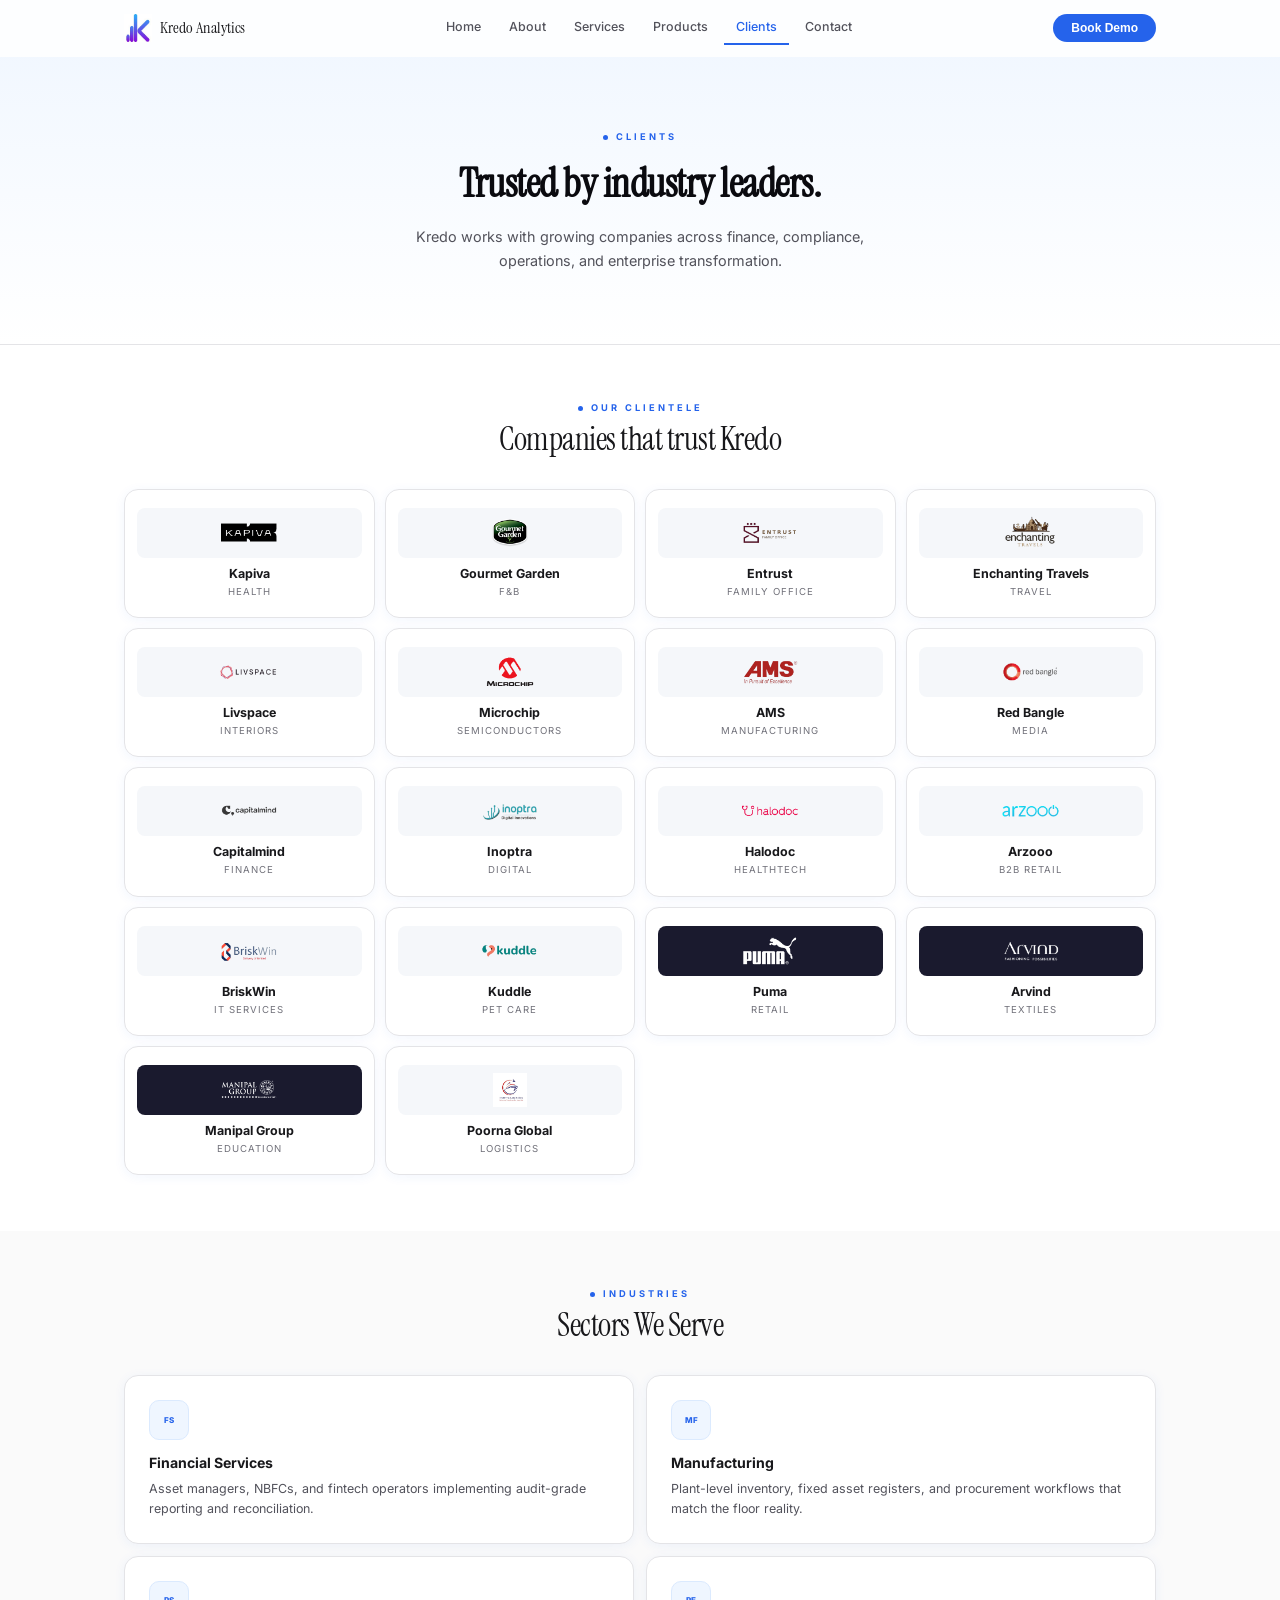
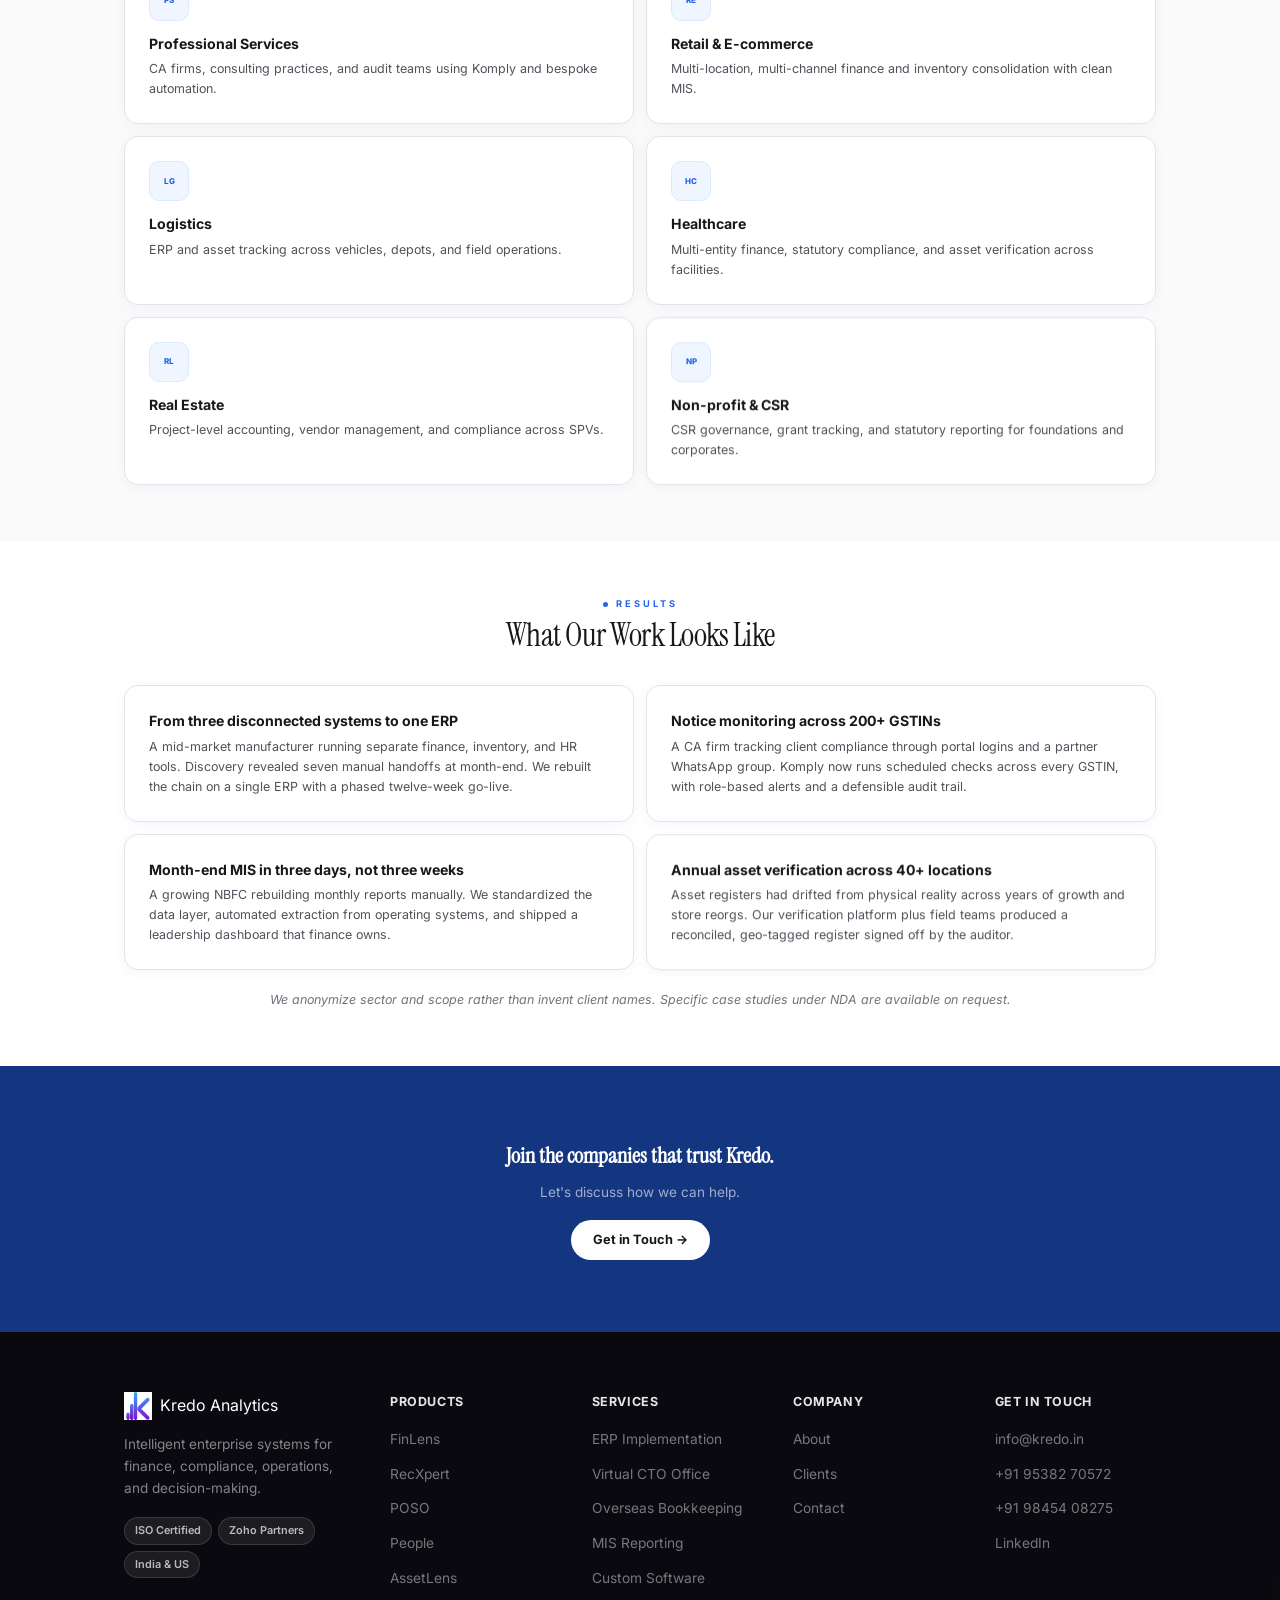
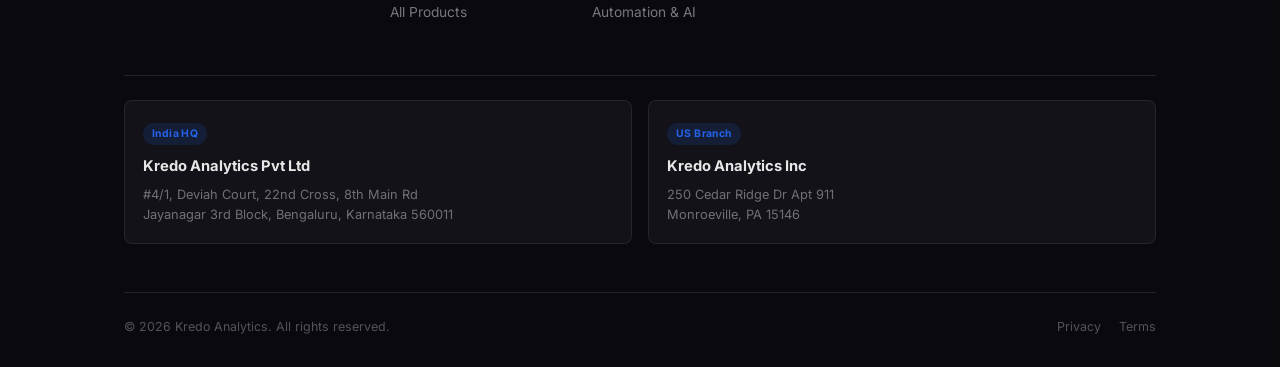
==== commit 3ccee00f: "upgarde 3" ====
--- a/kredo-website-premium (1)/kredo-website-premium/clients.html
+++ b/kredo-website-premium (1)/kredo-website-premium/clients.html
@@ -71,8 +71,7 @@
 /* CLIENT LOGOS */
 .cl-b{background:#fff;border:1.5px solid var(--border);border-radius:var(--r);padding:16px 10px;display:flex;align-items:center;justify-content:center;min-height:70px;transition:all 0.3s;box-shadow:var(--shadow)}
 .cl-b:hover{border-color:var(--blue-x);transform:translateY(-2px);box-shadow:0 4px 12px rgba(0,0,0,0.06)}
-.cl-b img{max-height:34px;max-width:95px;object-fit:contain;opacity:0.7;filter:grayscale(80%);transition:all 0.35s}
-.cl-b:hover img{opacity:1;filter:grayscale(0%) drop-shadow(0 2px 4px rgba(0,0,0,0.1));transform:scale(1.08)}
+.cl-b img{max-height:34px;max-width:95px;object-fit:contain}
 
 /* PAGE HERO */
 .phero{padding:130px 0 70px;background:linear-gradient(180deg,var(--blue-l) 0%,#fff 100%);border-bottom:1px solid var(--border);text-align:center;position:relative;overflow:hidden}
@@ -103,7 +102,7 @@
 
 @media(max-width:768px){.g2,.g3,.g4{grid-template-columns:1fr}.g6{grid-template-columns:repeat(3,1fr)}.ft-grid{grid-template-columns:1fr 1fr}.hm{display:none!important}}
 @media(max-width:480px){.g6{grid-template-columns:repeat(2,1fr)}}
-.phero{padding:130px 0 70px;background:linear-gradient(180deg,var(--blue-l) 0%,#fff 100%);border-bottom:1px solid var(--border);text-align:center;position:relative;overflow:hidden}.phero h1{font-family:var(--serif);font-size:clamp(1.8rem,4vw,2.5rem);margin-bottom:10px;letter-spacing:-0.5px;color:var(--ink)}.phero p{color:var(--text2);font-size:0.9rem;max-width:460px;margin:0 auto;line-height:1.7}.clc-grid{display:grid;grid-template-columns:repeat(4,1fr);gap:10px}.clc{background:#fff;border:1.5px solid var(--border);border-radius:var(--r);padding:18px 12px;text-align:center;transition:all 0.3s;box-shadow:var(--shadow)}.clc:hover{border-color:var(--blue);transform:translateY(-3px)}.clc-img{height:50px;display:flex;align-items:center;justify-content:center;margin-bottom:6px;background:#f5f7fa;border-radius:8px;padding:8px}.clc-img img{opacity:0.7;filter:grayscale(80%);transition:all 0.3s}.clc:hover .clc-img img{opacity:1;filter:grayscale(0%);transform:scale(1.08)}.clc-n{font-size:0.78rem;font-weight:700}.clc-i{font-size:0.6rem;color:var(--text3);text-transform:uppercase;letter-spacing:1px}@media(max-width:768px){.clc-grid{grid-template-columns:1fr 1fr}}
+.phero{padding:130px 0 70px;background:linear-gradient(180deg,var(--blue-l) 0%,#fff 100%);border-bottom:1px solid var(--border);text-align:center;position:relative;overflow:hidden}.phero h1{font-family:var(--serif);font-size:clamp(1.8rem,4vw,2.5rem);margin-bottom:10px;letter-spacing:-0.5px;color:var(--ink)}.phero p{color:var(--text2);font-size:0.9rem;max-width:460px;margin:0 auto;line-height:1.7}.clc-grid{display:grid;grid-template-columns:repeat(4,1fr);gap:10px}.clc{background:#fff;border:1.5px solid var(--border);border-radius:var(--r);padding:18px 12px;text-align:center;transition:all 0.3s;box-shadow:var(--shadow)}.clc-img{height:50px;display:flex;align-items:center;justify-content:center;margin-bottom:6px;background:#f5f7fa;border-radius:8px;padding:8px}.clc-img img{max-height:34px;object-fit:contain}.clc-img.dark{background:#1a1a2e}.clc-n{font-size:0.78rem;font-weight:700}.clc-i{font-size:0.6rem;color:var(--text3);text-transform:uppercase;letter-spacing:1px}@media(max-width:768px){.clc-grid{grid-template-columns:1fr 1fr}}
 /* Hidden watermark */
 .wm{position:fixed;bottom:6px;right:8px;font-size:8px;color:rgba(0,0,0,0.12);z-index:9998;user-select:none;font-family:monospace;letter-spacing:1px;cursor:pointer}
 .wm:active{display:none}
@@ -151,9 +150,9 @@
 <div class="clc"><div class="clc-img"><img src="[data-uri]" alt="Arzooo" style="max-height:34px;object-fit:contain"></div><div class="clc-n">Arzooo</div><div class="clc-i">B2B RETAIL</div></div>
 <div class="clc"><div class="clc-img"><img src="[data-uri]" alt="BriskWin" style="max-height:34px;object-fit:contain"></div><div class="clc-n">BriskWin</div><div class="clc-i">IT SERVICES</div></div>
 <div class="clc"><div class="clc-img"><img src="[data-uri]" alt="Kuddle" style="max-height:34px;object-fit:contain"></div><div class="clc-n">Kuddle</div><div class="clc-i">PET CARE</div></div>
-<div class="clc"><div class="clc-img"><img src="[data-uri]" alt="Puma" style="filter:invert(1) brightness(0.3);opacity:0.8;max-height:34px;object-fit:contain"></div><div class="clc-n">Puma</div><div class="clc-i">RETAIL</div></div>
-<div class="clc"><div class="clc-img"><img src="[data-uri]" alt="Arvind" style="filter:invert(1) brightness(0.3);opacity:0.8;max-height:34px;object-fit:contain"></div><div class="clc-n">Arvind</div><div class="clc-i">TEXTILES</div></div>
-<div class="clc"><div class="clc-img"><img src="[data-uri]" alt="Manipal Group" style="filter:invert(1) brightness(0.3);opacity:0.8;max-height:34px;object-fit:contain"></div><div class="clc-n">Manipal Group</div><div class="clc-i">EDUCATION</div></div>
+<div class="clc"><div class="clc-img dark"><img src="[data-uri]" alt="Puma" style="max-height:34px;object-fit:contain"></div><div class="clc-n">Puma</div><div class="clc-i">RETAIL</div></div>
+<div class="clc"><div class="clc-img dark"><img src="[data-uri]" alt="Arvind" style="max-height:34px;object-fit:contain"></div><div class="clc-n">Arvind</div><div class="clc-i">TEXTILES</div></div>
+<div class="clc"><div class="clc-img dark"><img src="[data-uri]" alt="Manipal Group" style="max-height:34px;object-fit:contain"></div><div class="clc-n">Manipal Group</div><div class="clc-i">EDUCATION</div></div>
 <div class="clc"><div class="clc-img"><img src="[data-uri]" alt="Poorna Global Logistics" style="max-height:34px;object-fit:contain"></div><div class="clc-n">Poorna Global</div><div class="clc-i">LOGISTICS</div></div>
 </div></div></section>
 <section class="sec-alt"><div class="w">
